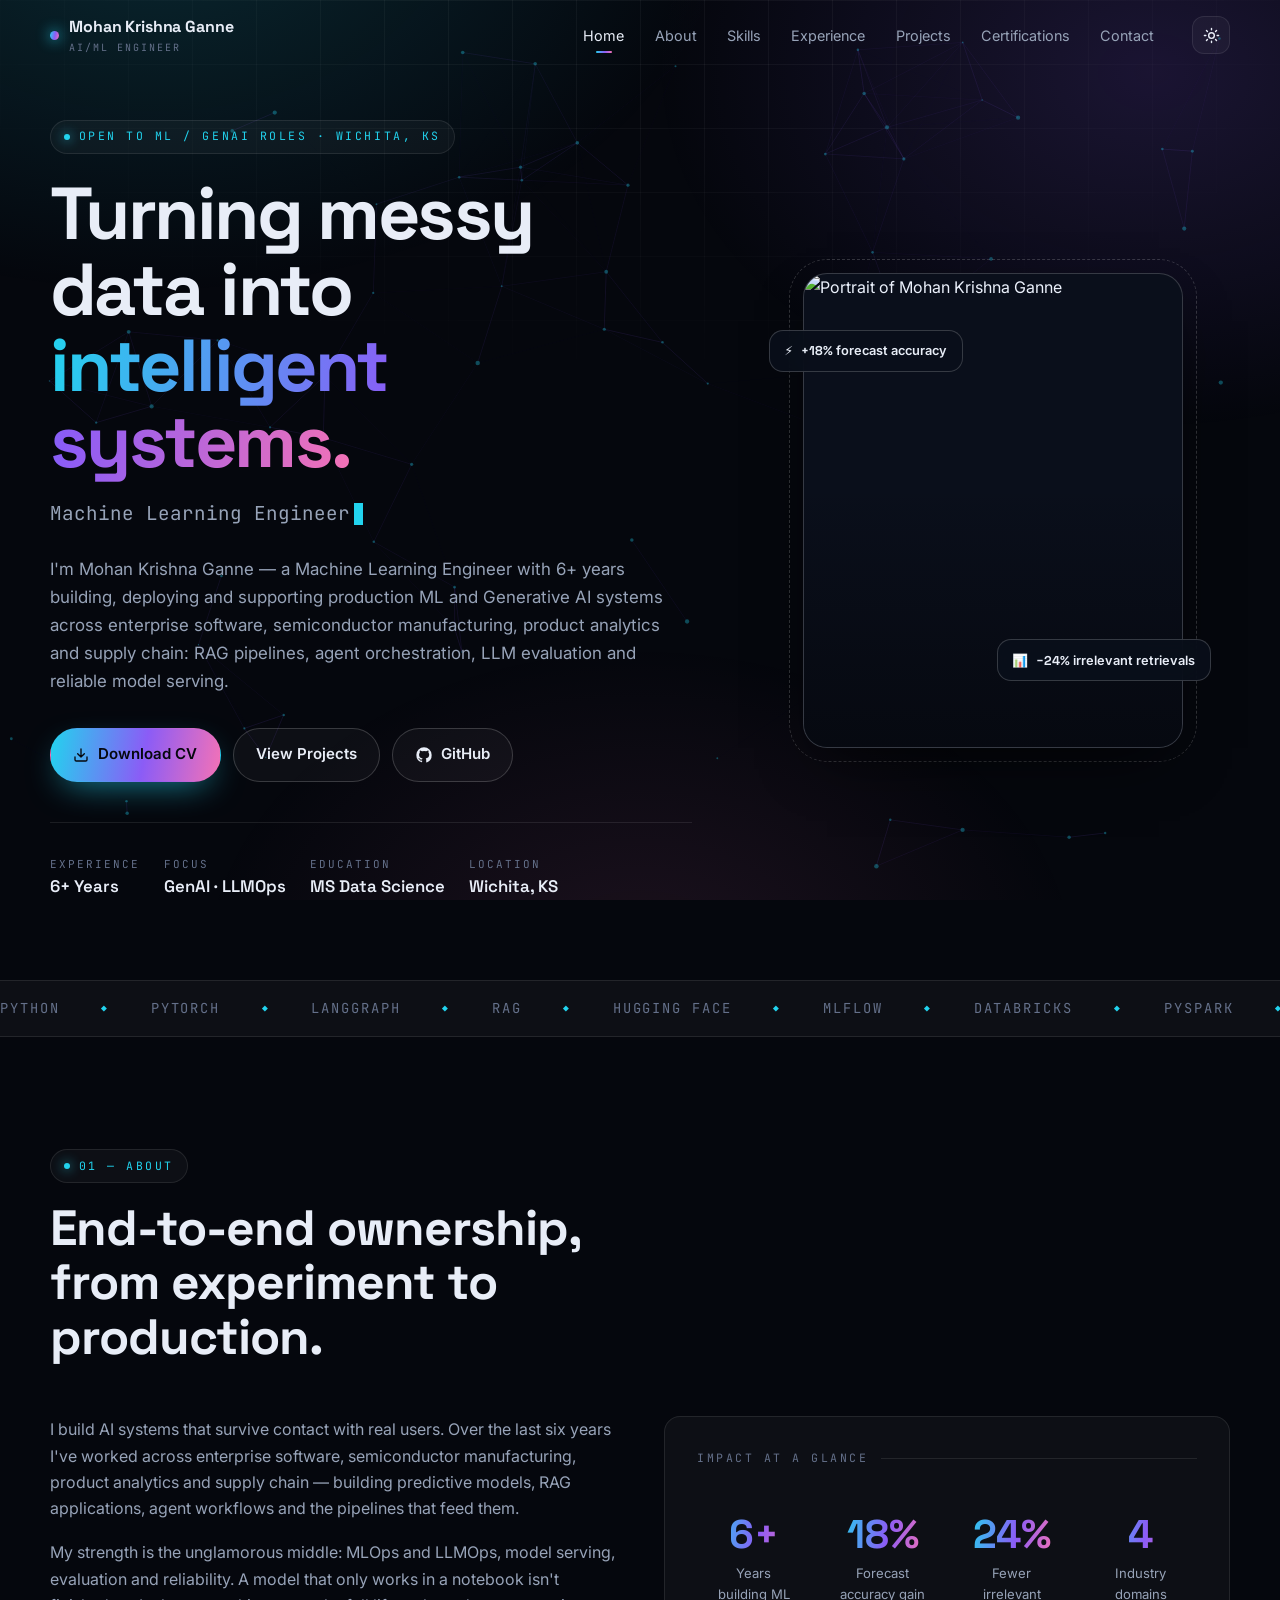
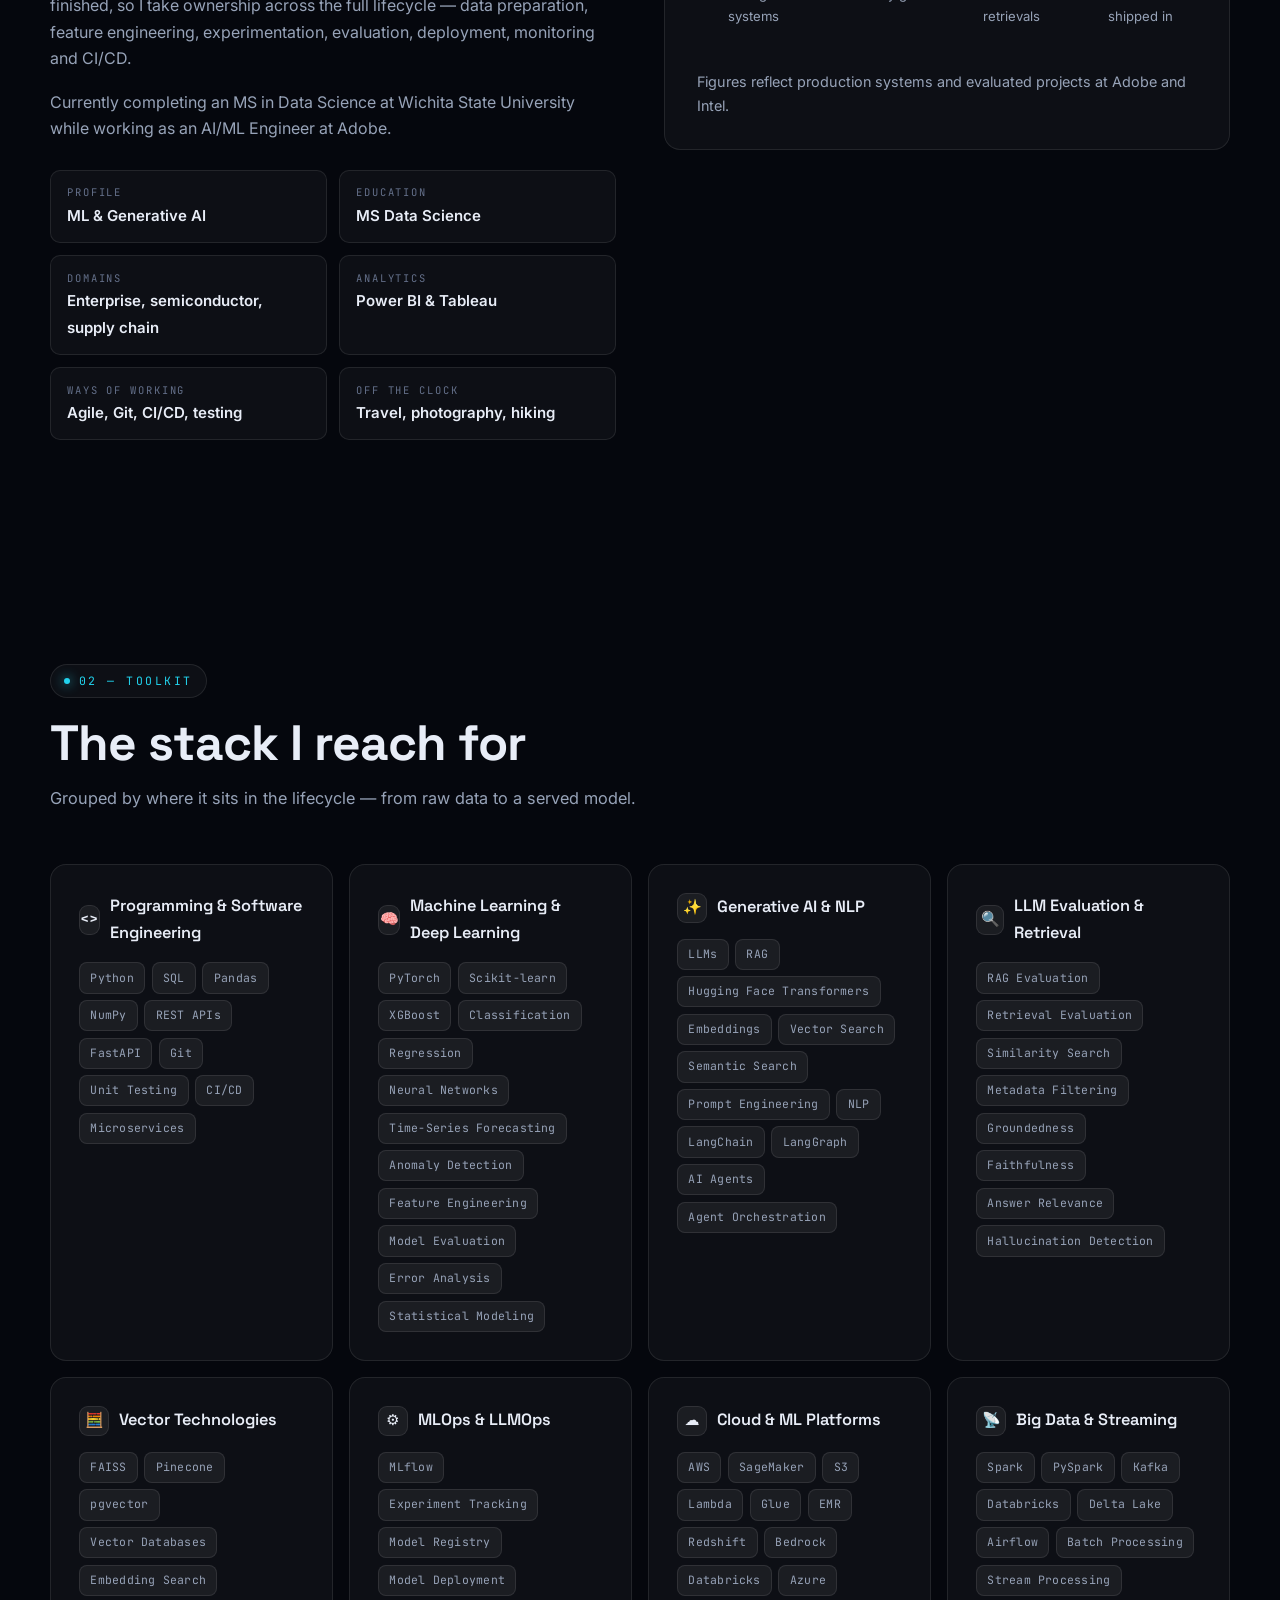
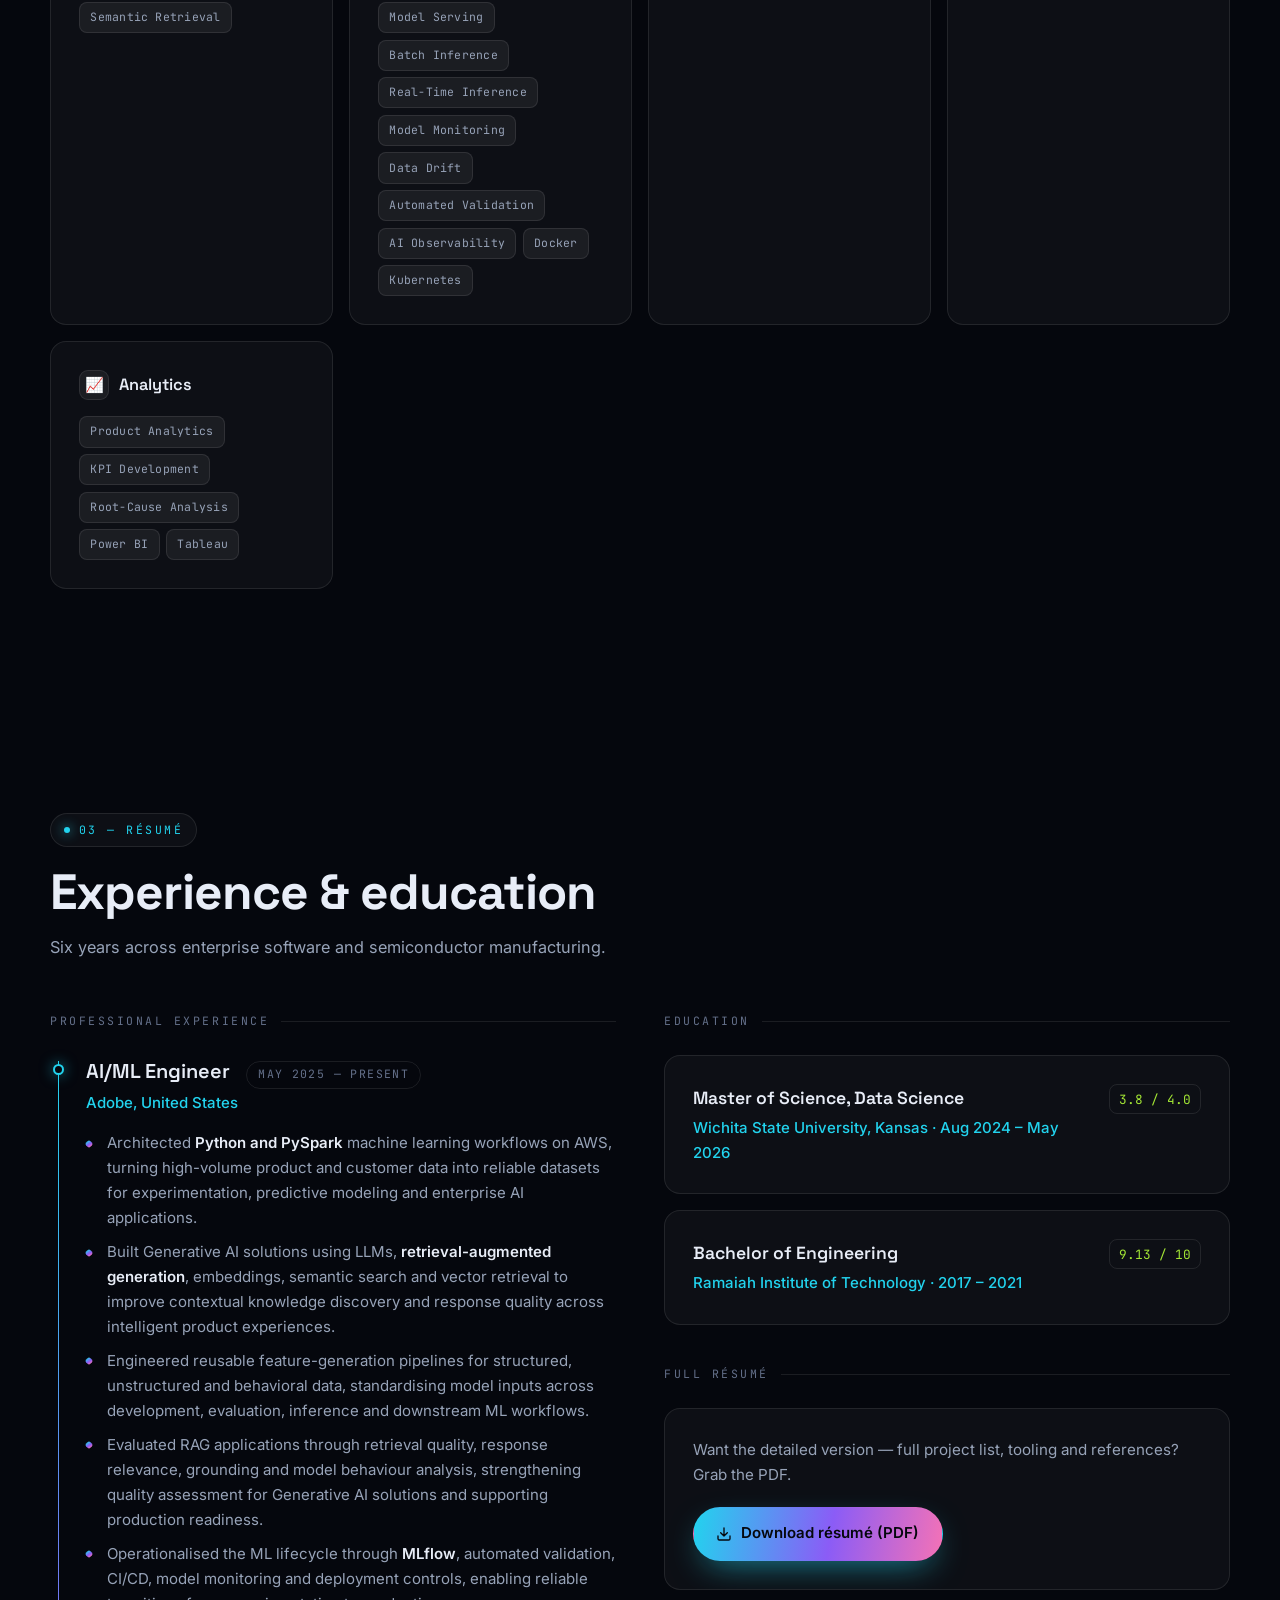
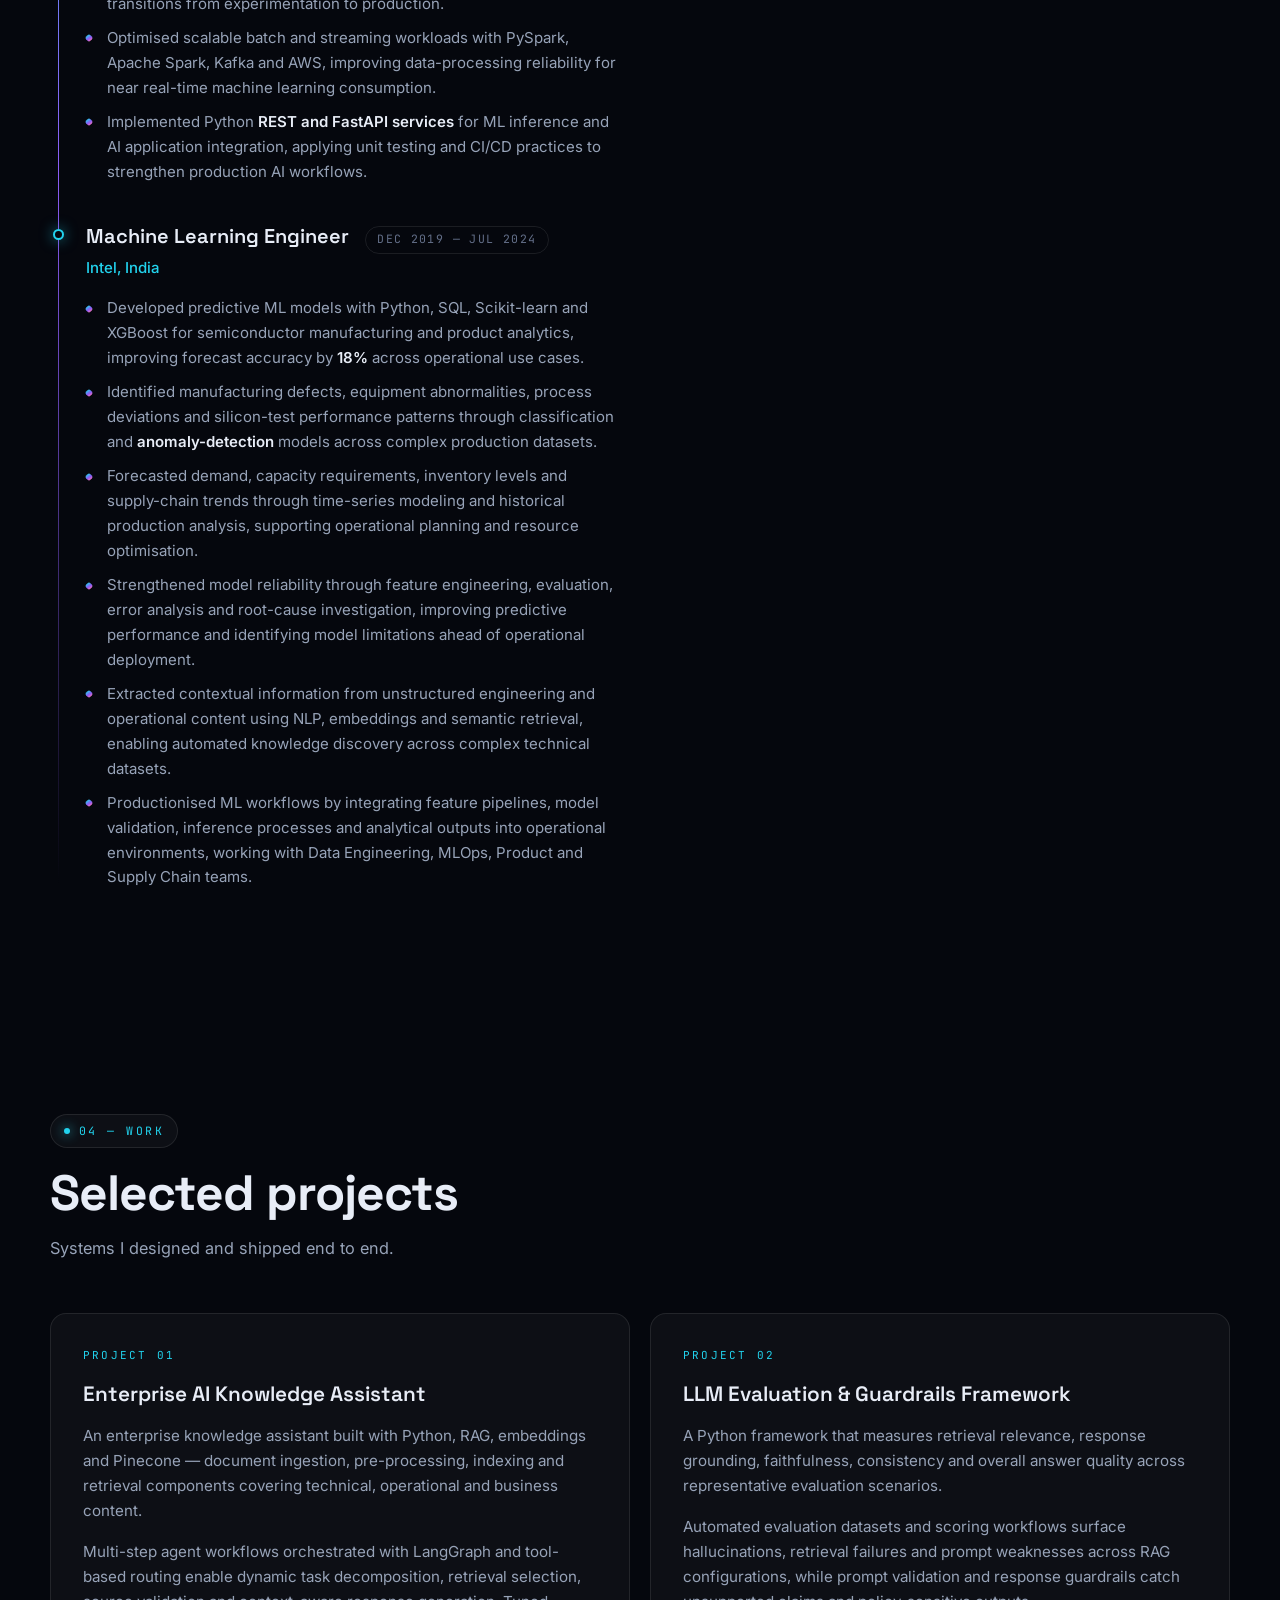
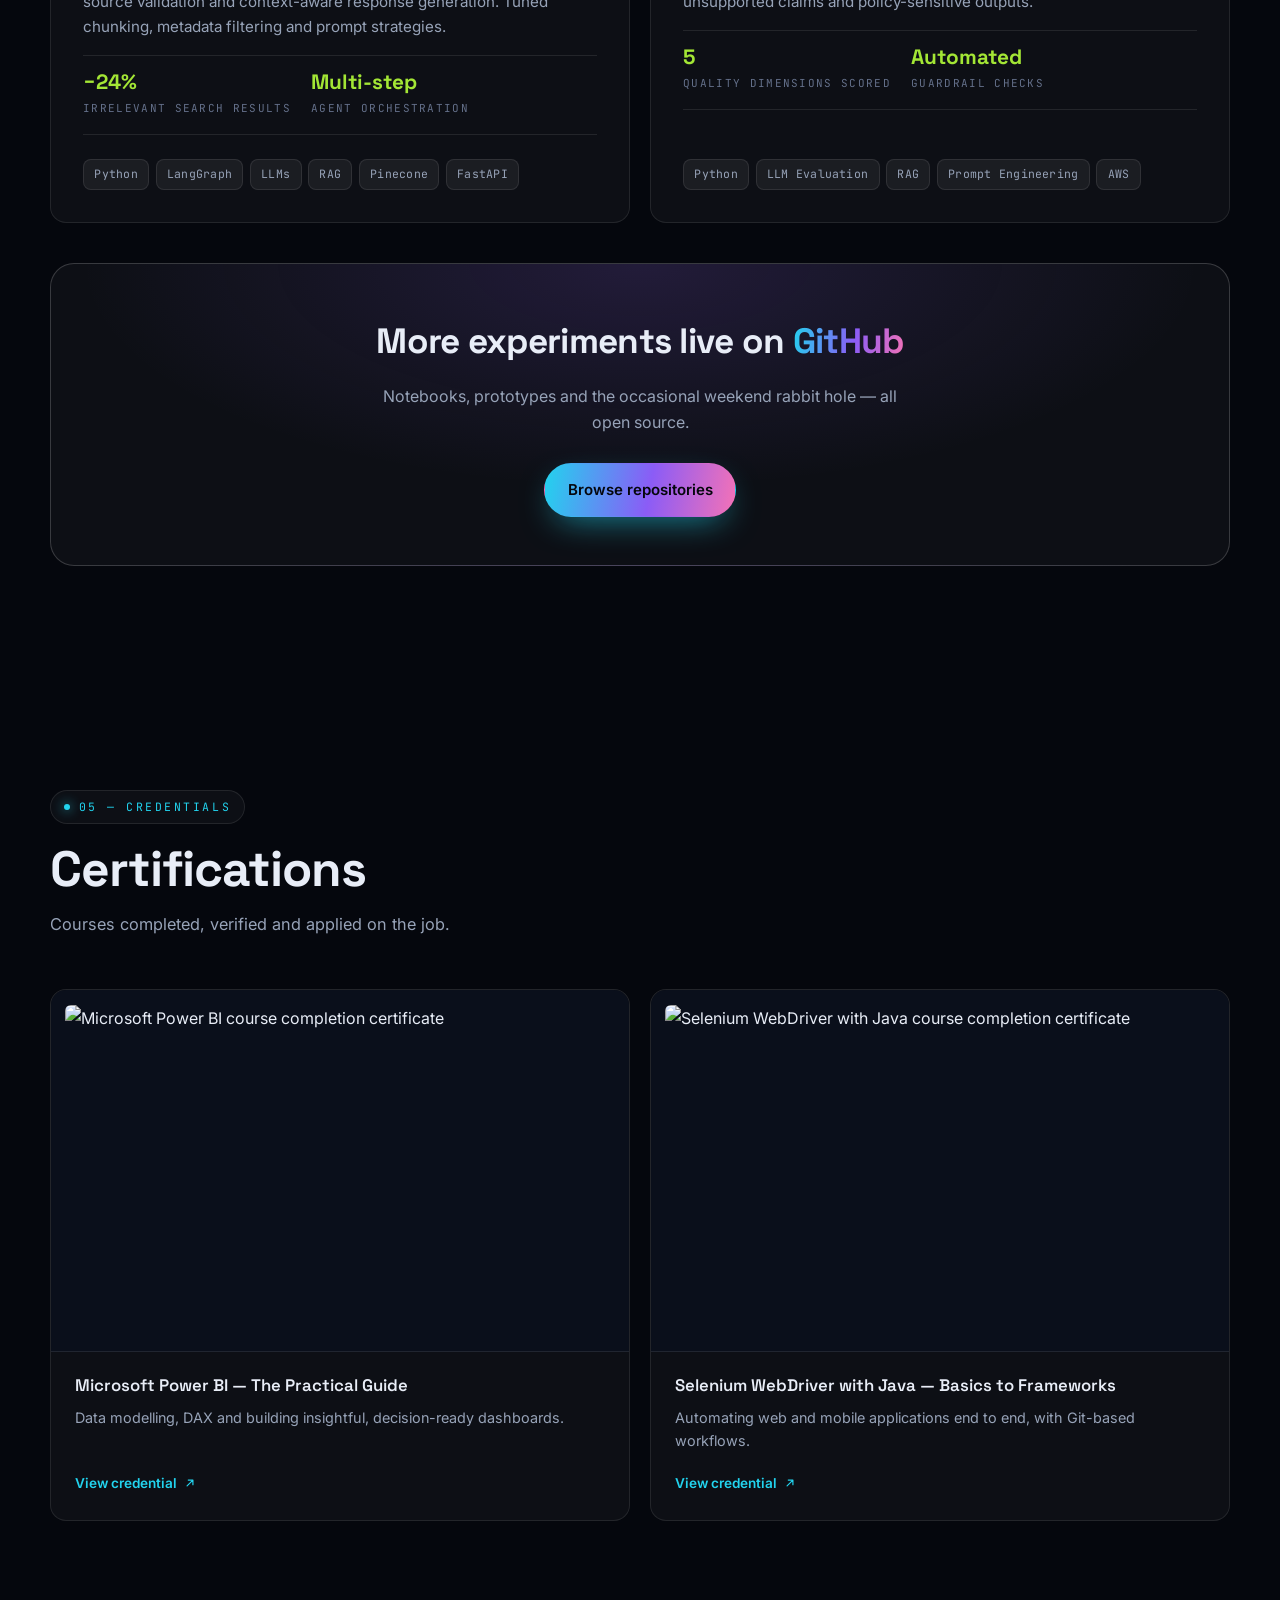
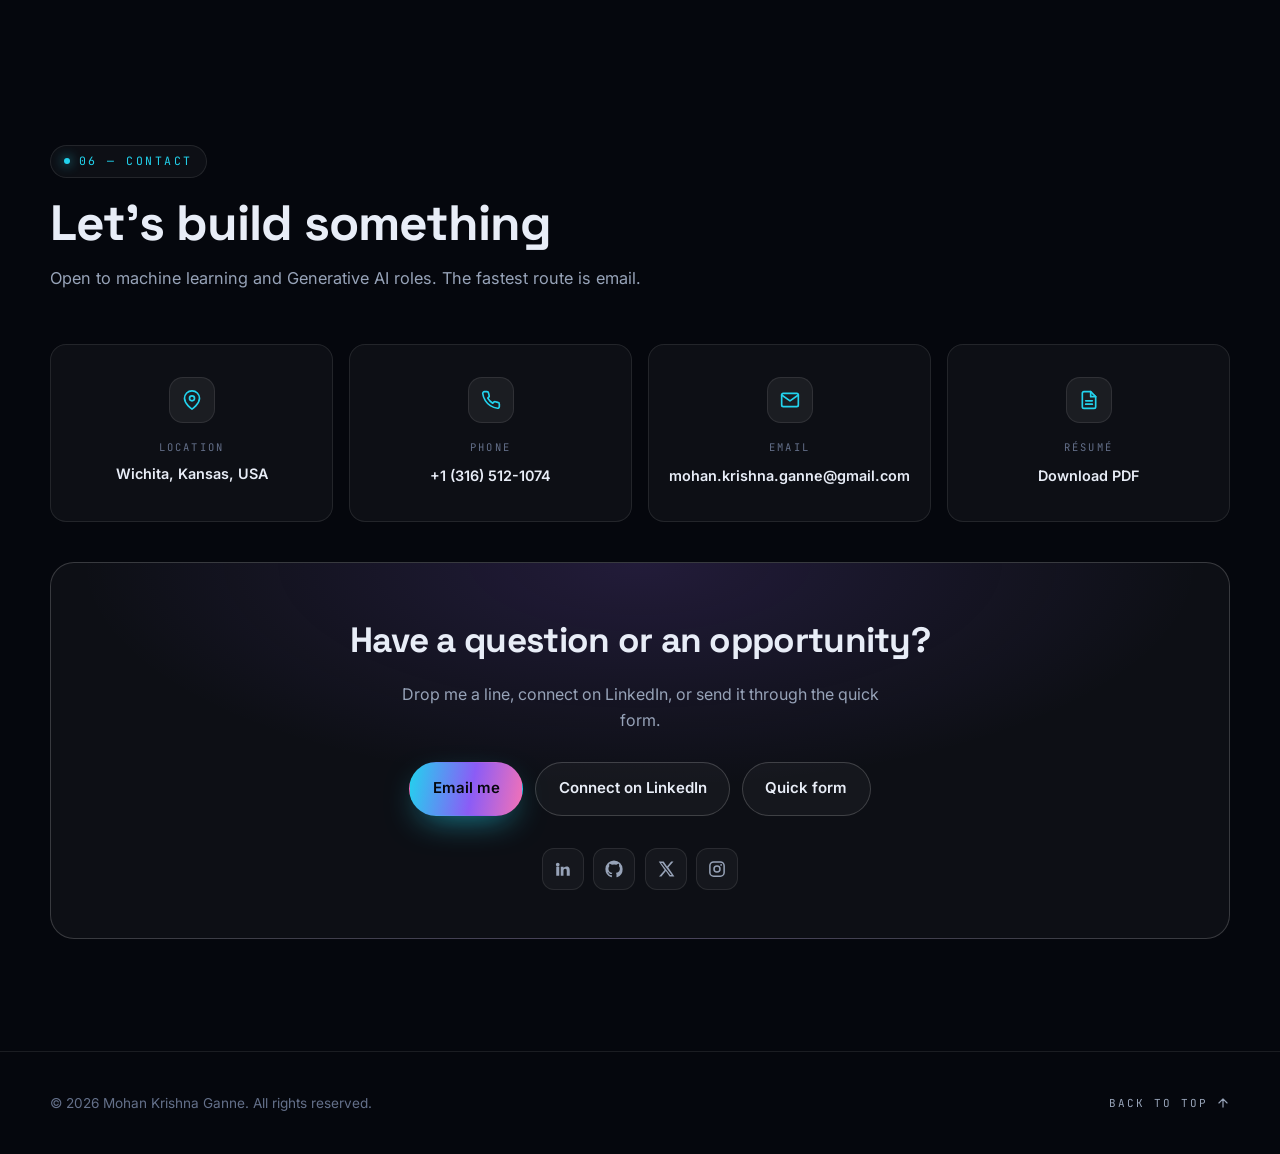
==== index.html @ b6748a20 "Label the nav brand as AI/ML Engineer Co-Authored-By: Claude Opus 5 <noreply@anthropic.com>" ====
<!DOCTYPE html>
<html lang="en">

<head>
	<meta charset="utf-8">
	<meta name="viewport" content="width=device-width, initial-scale=1">
	<title>Mohan Krishna Ganne — Machine Learning Engineer</title>
	<meta name="description"
		content="Mohan Krishna Ganne — Machine Learning Engineer specialising in Generative AI and LLM engineering. 6+ years building production ML and RAG systems. MS Data Science, Wichita State University.">
	<meta name="author" content="Mohan Krishna Ganne">
	<meta name="theme-color" content="#05070d">
	<link rel="icon" href="images/resume-fav-icon.png">
	<link rel="canonical" href="https://mohankrishnaganne.github.io/">

	<meta property="og:type" content="website">
	<meta property="og:title" content="Mohan Krishna Ganne — Machine Learning Engineer">
	<meta property="og:description"
		content="Production Generative AI, RAG and ML systems. 6+ years across enterprise software, semiconductor manufacturing, product analytics and supply chain.">
	<meta property="og:image" content="images/profile_pic.jpg">
	<meta name="twitter:card" content="summary_large_image">

	<link rel="preconnect" href="https://fonts.googleapis.com">
	<link rel="preconnect" href="https://fonts.gstatic.com" crossorigin>
	<link
		href="https://fonts.googleapis.com/css2?family=Inter:wght@400;500;600;700&family=Space+Grotesk:wght@500;600;700&family=JetBrains+Mono:wght@400;500&display=swap"
		rel="stylesheet">
	<link rel="stylesheet" href="css/site.css">
</head>

<body>

	<!-- Loader -->
	<div id="loader">
		<div>
			<div class="loader-mark">Loading&nbsp;Portfolio</div>
			<div class="loader-bar"><i></i></div>
		</div>
	</div>

	<div id="progress"></div>

	<!-- Ambient layers -->
	<div class="aurora" aria-hidden="true"></div>
	<div class="grid-veil" aria-hidden="true"></div>
	<canvas id="neural" aria-hidden="true"></canvas>

	<!-- Nav -->
	<header class="site-nav">
		<div class="nav-inner">
			<a class="brand" href="#home">
				<span class="dot"></span>
				<span>Mohan Krishna Ganne<small>AI/ML Engineer</small></span>
			</a>

			<nav class="nav-links" id="nav-links" aria-label="Primary">
				<a href="#home">Home</a>
				<a href="#about">About</a>
				<a href="#skills">Skills</a>
				<a href="#experience">Experience</a>
				<a href="#projects">Projects</a>
				<a href="#certifications">Certifications</a>
				<a href="#contact">Contact</a>
			</nav>

			<div class="nav-actions">
				<button class="icon-btn" id="theme-toggle" type="button" aria-label="Toggle colour theme">
					<svg class="icon-sun" viewBox="0 0 24 24" fill="none" stroke="currentColor" stroke-width="2"
						stroke-linecap="round" aria-hidden="true">
						<circle cx="12" cy="12" r="4"></circle>
						<path d="M12 2v2M12 20v2M4.9 4.9l1.4 1.4M17.7 17.7l1.4 1.4M2 12h2M20 12h2M4.9 19.1l1.4-1.4M17.7 6.3l1.4-1.4"></path>
					</svg>
					<svg class="icon-moon" viewBox="0 0 24 24" fill="none" stroke="currentColor" stroke-width="2"
						stroke-linecap="round" stroke-linejoin="round" aria-hidden="true">
						<path d="M21 12.8A9 9 0 1 1 11.2 3a7 7 0 0 0 9.8 9.8z"></path>
					</svg>
				</button>
				<button class="icon-btn" id="nav-toggle" type="button" aria-label="Toggle menu" aria-expanded="false"
					aria-controls="nav-links">
					<svg viewBox="0 0 24 24" fill="none" stroke="currentColor" stroke-width="2" stroke-linecap="round"
						aria-hidden="true">
						<path d="M3 6h18M3 12h18M3 18h18"></path>
					</svg>
				</button>
			</div>
		</div>
	</header>

	<main>

		<!-- ===================== HERO ===================== -->
		<section class="hero" id="home">
			<div class="wrap">
				<div class="hero-grid">
					<div class="hero-copy reveal">
						<span class="eyebrow">Open to ML / GenAI roles &middot; Wichita, KS</span>

						<h1>Turning messy data into<br><span class="grad-text">intelligent systems.</span></h1>

						<div class="role" aria-label="Current focus">
							<span id="role-text"></span><span class="caret" aria-hidden="true"></span>
						</div>

						<p class="hero-lede">
							I'm Mohan Krishna Ganne — a Machine Learning Engineer with 6+ years building,
							deploying and supporting production ML and Generative AI systems across enterprise
							software, semiconductor manufacturing, product analytics and supply chain: RAG
							pipelines, agent orchestration, LLM evaluation and reliable model serving.
						</p>

						<div class="hero-cta">
							<a class="btn btn-primary" href="resume/Mohan-Krishna-Ganne-Resume.pdf"
								download="Mohan-Krishna-Ganne-Resume.pdf">
								<svg viewBox="0 0 24 24" fill="none" stroke="currentColor" stroke-width="2"
									stroke-linecap="round" stroke-linejoin="round" aria-hidden="true">
									<path d="M21 15v4a2 2 0 0 1-2 2H5a2 2 0 0 1-2-2v-4M7 10l5 5 5-5M12 15V3"></path>
								</svg>
								Download CV
							</a>
							<a class="btn btn-ghost" href="#projects">View Projects</a>
							<a class="btn btn-ghost" href="https://github.com/mohankrishnaganne" target="_blank"
								rel="noopener noreferrer">
								<svg viewBox="0 0 24 24" fill="currentColor" aria-hidden="true">
									<path d="M12 .5A11.5 11.5 0 0 0 .5 12a11.5 11.5 0 0 0 7.9 10.9c.6.1.8-.2.8-.6v-2c-3.2.7-3.9-1.5-3.9-1.5-.5-1.4-1.3-1.7-1.3-1.7-1-.7.1-.7.1-.7 1.1.1 1.7 1.2 1.7 1.2 1 1.7 2.7 1.2 3.4.9.1-.7.4-1.2.7-1.5-2.6-.3-5.3-1.3-5.3-5.7 0-1.3.5-2.3 1.2-3.1-.1-.3-.5-1.5.1-3.1 0 0 1-.3 3.3 1.2a11.4 11.4 0 0 1 6 0c2.3-1.5 3.3-1.2 3.3-1.2.6 1.6.2 2.8.1 3.1.8.8 1.2 1.8 1.2 3.1 0 4.4-2.7 5.4-5.3 5.7.4.4.8 1.1.8 2.2v3.3c0 .4.2.7.8.6A11.5 11.5 0 0 0 23.5 12 11.5 11.5 0 0 0 12 .5z"></path>
								</svg>
								GitHub
							</a>
						</div>

						<div class="hero-meta">
							<div><span>Experience</span><strong>6+ Years</strong></div>
							<div><span>Focus</span><strong>GenAI &middot; LLMOps</strong></div>
							<div><span>Education</span><strong>MS Data Science</strong></div>
							<div><span>Location</span><strong>Wichita, KS</strong></div>
						</div>
					</div>

					<div class="portrait-wrap reveal" data-delay="0.15">
						<div class="portrait-ring" aria-hidden="true"></div>
						<div class="portrait">
							<img src="images/profile_pic.jpg" alt="Portrait of Mohan Krishna Ganne" width="380"
								height="475">
						</div>
						<div class="badge-float badge-a">
							<span aria-hidden="true">&#9889;</span>
							<div><b>+18%</b> forecast accuracy</div>
						</div>
						<div class="badge-float badge-b">
							<span aria-hidden="true">&#128202;</span>
							<div><b>&minus;24%</b> irrelevant retrievals</div>
						</div>
					</div>
				</div>
			</div>
		</section>

		<!-- ===================== MARQUEE ===================== -->
		<div class="marquee" aria-hidden="true">
			<div class="marquee-track">
				<span>Python</span><span>PyTorch</span><span>LangGraph</span><span>RAG</span><span>Hugging Face</span>
				<span>MLflow</span><span>Databricks</span><span>PySpark</span><span>Kubernetes</span><span>SageMaker</span>
				<span>Kafka</span><span>AWS</span>
				<span>Python</span><span>PyTorch</span><span>LangGraph</span><span>RAG</span><span>Hugging Face</span>
				<span>MLflow</span><span>Databricks</span><span>PySpark</span><span>Kubernetes</span><span>SageMaker</span>
				<span>Kafka</span><span>AWS</span>
			</div>
		</div>

		<!-- ===================== ABOUT ===================== -->
		<section id="about">
			<div class="wrap">
				<div class="section-head reveal">
					<span class="eyebrow">01 &mdash; About</span>
					<h2>End-to-end ownership,<br>from experiment to production.</h2>
				</div>

				<div class="about-grid">
					<div class="about-body reveal">
						<p>
							I build AI systems that survive contact with real users. Over the last six years
							I've worked across enterprise software, semiconductor manufacturing, product
							analytics and supply chain — building predictive models, RAG applications,
							agent workflows and the pipelines that feed them.
						</p>
						<p>
							My strength is the unglamorous middle: MLOps and LLMOps, model serving, evaluation
							and reliability. A model that only works in a notebook isn't finished, so I take
							ownership across the full lifecycle — data preparation, feature engineering,
							experimentation, evaluation, deployment, monitoring and CI/CD.
						</p>
						<p>
							Currently completing an MS in Data Science at Wichita State University while working
							as an AI/ML Engineer at Adobe.
						</p>

						<div class="about-facts">
							<div class="fact"><span>Profile</span><strong>ML &amp; Generative AI</strong></div>
							<div class="fact"><span>Education</span><strong>MS Data Science</strong></div>
							<div class="fact"><span>Domains</span><strong>Enterprise, semiconductor, supply
									chain</strong></div>
							<div class="fact"><span>Analytics</span><strong>Power BI &amp; Tableau</strong></div>
							<div class="fact"><span>Ways of working</span><strong>Agile, Git, CI/CD, testing</strong>
							</div>
							<div class="fact"><span>Off the clock</span><strong>Travel, photography, hiking</strong>
							</div>
						</div>
					</div>

					<div class="reveal" data-delay="0.1">
						<div class="card" style="padding:2rem">
							<div class="col-label">Impact at a glance</div>
							<div class="stats" style="margin-top:0">
								<div class="stat">
									<b data-count="6" data-suffix="+">0</b>
									<span>Years building ML systems</span>
								</div>
								<div class="stat">
									<b data-count="18" data-suffix="%">0</b>
									<span>Forecast accuracy gain</span>
								</div>
								<div class="stat">
									<b data-count="24" data-suffix="%">0</b>
									<span>Fewer irrelevant retrievals</span>
								</div>
								<div class="stat">
									<b data-count="4" data-suffix="">0</b>
									<span>Industry domains shipped in</span>
								</div>
							</div>
							<p style="color:var(--text-dim); font-size:.9rem; margin-top:1.25rem">
								Figures reflect production systems and evaluated projects at Adobe and Intel.
							</p>
						</div>
					</div>
				</div>
			</div>
		</section>

		<!-- ===================== SKILLS ===================== -->
		<section id="skills">
			<div class="wrap">
				<div class="section-head reveal">
					<span class="eyebrow">02 &mdash; Toolkit</span>
					<h2>The stack I reach for</h2>
					<p>Grouped by where it sits in the lifecycle — from raw data to a served model.</p>
				</div>

				<div class="skill-grid">
					<div class="card skill-card reveal">
						<h3><i aria-hidden="true">&#60;&#62;</i> Programming &amp; Software Engineering</h3>
						<div class="chips">
							<span>Python</span><span>SQL</span><span>Pandas</span><span>NumPy</span>
							<span>REST APIs</span><span>FastAPI</span><span>Git</span><span>Unit Testing</span>
							<span>CI/CD</span><span>Microservices</span>
						</div>
					</div>

					<div class="card skill-card reveal" data-delay="0.05">
						<h3><i aria-hidden="true">&#129504;</i> Machine Learning &amp; Deep Learning</h3>
						<div class="chips">
							<span>PyTorch</span><span>Scikit-learn</span><span>XGBoost</span><span>Classification</span>
							<span>Regression</span><span>Neural Networks</span><span>Time-Series Forecasting</span>
							<span>Anomaly Detection</span><span>Feature Engineering</span><span>Model Evaluation</span>
							<span>Error Analysis</span><span>Statistical Modeling</span>
						</div>
					</div>

					<div class="card skill-card reveal" data-delay="0.1">
						<h3><i aria-hidden="true">&#10024;</i> Generative AI &amp; NLP</h3>
						<div class="chips">
							<span>LLMs</span><span>RAG</span><span>Hugging Face Transformers</span><span>Embeddings</span>
							<span>Vector Search</span><span>Semantic Search</span><span>Prompt Engineering</span>
							<span>NLP</span><span>LangChain</span><span>LangGraph</span><span>AI Agents</span>
							<span>Agent Orchestration</span>
						</div>
					</div>

					<div class="card skill-card reveal" data-delay="0.15">
						<h3><i aria-hidden="true">&#128269;</i> LLM Evaluation &amp; Retrieval</h3>
						<div class="chips">
							<span>RAG Evaluation</span><span>Retrieval Evaluation</span><span>Similarity Search</span>
							<span>Metadata Filtering</span><span>Groundedness</span><span>Faithfulness</span>
							<span>Answer Relevance</span><span>Hallucination Detection</span>
						</div>
					</div>

					<div class="card skill-card reveal">
						<h3><i aria-hidden="true">&#129518;</i> Vector Technologies</h3>
						<div class="chips">
							<span>FAISS</span><span>Pinecone</span><span>pgvector</span><span>Vector Databases</span>
							<span>Embedding Search</span><span>Semantic Retrieval</span>
						</div>
					</div>

					<div class="card skill-card reveal" data-delay="0.05">
						<h3><i aria-hidden="true">&#9881;</i> MLOps &amp; LLMOps</h3>
						<div class="chips">
							<span>MLflow</span><span>Experiment Tracking</span><span>Model Registry</span>
							<span>Model Deployment</span><span>Model Serving</span><span>Batch Inference</span>
							<span>Real-Time Inference</span><span>Model Monitoring</span><span>Data Drift</span>
							<span>Automated Validation</span><span>AI Observability</span><span>Docker</span>
							<span>Kubernetes</span>
						</div>
					</div>

					<div class="card skill-card reveal" data-delay="0.1">
						<h3><i aria-hidden="true">&#9729;</i> Cloud &amp; ML Platforms</h3>
						<div class="chips">
							<span>AWS</span><span>SageMaker</span><span>S3</span><span>Lambda</span><span>Glue</span>
							<span>EMR</span><span>Redshift</span><span>Bedrock</span><span>Databricks</span>
							<span>Azure</span>
						</div>
					</div>

					<div class="card skill-card reveal" data-delay="0.15">
						<h3><i aria-hidden="true">&#128225;</i> Big Data &amp; Streaming</h3>
						<div class="chips">
							<span>Spark</span><span>PySpark</span><span>Kafka</span><span>Databricks</span>
							<span>Delta Lake</span><span>Airflow</span><span>Batch Processing</span>
							<span>Stream Processing</span>
						</div>
					</div>

					<div class="card skill-card reveal">
						<h3><i aria-hidden="true">&#128200;</i> Analytics</h3>
						<div class="chips">
							<span>Product Analytics</span><span>KPI Development</span><span>Root-Cause Analysis</span>
							<span>Power BI</span><span>Tableau</span>
						</div>
					</div>
				</div>
					</div>
				</div>
			</div>
		</section>

		<!-- ===================== EXPERIENCE ===================== -->
		<section id="experience">
			<div class="wrap">
				<div class="section-head reveal">
					<span class="eyebrow">03 &mdash; Résumé</span>
					<h2>Experience &amp; education</h2>
					<p>Six years across enterprise software and semiconductor manufacturing.</p>
				</div>

				<div class="two-col">
					<div>
						<div class="col-label reveal">Professional experience</div>

						<div class="timeline">
							<article class="tl-item reveal">
								<div class="tl-head">
									<h3>AI/ML Engineer</h3>
									<span class="tl-date">May 2025 &mdash; Present</span>
								</div>
								<span class="tl-org">Adobe, United States</span>
								<ul class="tl-list">
									<li>Architected <b>Python and PySpark</b> machine learning workflows on AWS, turning
										high-volume product and customer data into reliable datasets for experimentation,
										predictive modeling and enterprise AI applications.</li>
									<li>Built Generative AI solutions using LLMs, <b>retrieval-augmented generation</b>,
										embeddings, semantic search and vector retrieval to improve contextual knowledge
										discovery and response quality across intelligent product experiences.</li>
									<li>Engineered reusable feature-generation pipelines for structured, unstructured and
										behavioral data, standardising model inputs across development, evaluation,
										inference and downstream ML workflows.</li>
									<li>Evaluated RAG applications through retrieval quality, response relevance, grounding
										and model behaviour analysis, strengthening quality assessment for Generative AI
										solutions and supporting production readiness.</li>
									<li>Operationalised the ML lifecycle through <b>MLflow</b>, automated validation, CI/CD,
										model monitoring and deployment controls, enabling reliable transitions from
										experimentation to production.</li>
									<li>Optimised scalable batch and streaming workloads with PySpark, Apache Spark, Kafka
										and AWS, improving data-processing reliability for near real-time machine learning
										consumption.</li>
									<li>Implemented Python <b>REST and FastAPI services</b> for ML inference and AI
										application integration, applying unit testing and CI/CD practices to strengthen
										production AI workflows.</li>
								</ul>
							</article>

							<article class="tl-item reveal">
								<div class="tl-head">
									<h3>Machine Learning Engineer</h3>
									<span class="tl-date">Dec 2019 &mdash; Jul 2024</span>
								</div>
								<span class="tl-org">Intel, India</span>
								<ul class="tl-list">
									<li>Developed predictive ML models with Python, SQL, Scikit-learn and XGBoost for
										semiconductor manufacturing and product analytics, improving forecast accuracy by
										<b>18%</b> across operational use cases.</li>
									<li>Identified manufacturing defects, equipment abnormalities, process deviations and
										silicon-test performance patterns through classification and <b>anomaly-detection</b>
										models across complex production datasets.</li>
									<li>Forecasted demand, capacity requirements, inventory levels and supply-chain trends
										through time-series modeling and historical production analysis, supporting
										operational planning and resource optimisation.</li>
									<li>Strengthened model reliability through feature engineering, evaluation, error
										analysis and root-cause investigation, improving predictive performance and
										identifying model limitations ahead of operational deployment.</li>
									<li>Extracted contextual information from unstructured engineering and operational
										content using NLP, embeddings and semantic retrieval, enabling automated knowledge
										discovery across complex technical datasets.</li>
									<li>Productionised ML workflows by integrating feature pipelines, model validation,
										inference processes and analytical outputs into operational environments, working
										with Data Engineering, MLOps, Product and Supply Chain teams.</li>
								</ul>
							</article>
						</div>
					</div>

					<div>
						<div class="col-label reveal">Education</div>
						<div class="edu">
							<div class="card edu-card reveal">
								<div>
									<h3>Master of Science, Data Science</h3>
									<span class="tl-org">Wichita State University, Kansas &middot; Aug 2024 &ndash; May
										2026</span>
								</div>
								<span class="gpa">3.8 / 4.0</span>
							</div>
							<div class="card edu-card reveal" data-delay="0.05">
								<div>
									<h3>Bachelor of Engineering</h3>
									<span class="tl-org">Ramaiah Institute of Technology &middot; 2017 &ndash;
										2021</span>
								</div>
								<span class="gpa">9.13 / 10</span>
							</div>
						</div>

						<div class="col-label reveal" style="margin-top:2.5rem">Full résumé</div>
						<div class="card reveal" data-delay="0.05">
							<p style="color:var(--text-dim); font-size:.95rem; margin-bottom:1.25rem">
								Want the detailed version — full project list, tooling and references?
								Grab the PDF.
							</p>
							<a class="btn btn-primary" href="resume/Mohan-Krishna-Ganne-Resume.pdf"
								download="Mohan-Krishna-Ganne-Resume.pdf">
								<svg viewBox="0 0 24 24" fill="none" stroke="currentColor" stroke-width="2"
									stroke-linecap="round" stroke-linejoin="round" aria-hidden="true">
									<path d="M21 15v4a2 2 0 0 1-2 2H5a2 2 0 0 1-2-2v-4M7 10l5 5 5-5M12 15V3"></path>
								</svg>
								Download résumé (PDF)
							</a>
						</div>
					</div>
				</div>
			</div>
		</section>

		<!-- ===================== PROJECTS ===================== -->
		<section id="projects">
			<div class="wrap">
				<div class="section-head reveal">
					<span class="eyebrow">04 &mdash; Work</span>
					<h2>Selected projects</h2>
					<p>Systems I designed and shipped end to end.</p>
				</div>

				<div class="proj-grid">
					<article class="card proj reveal">
						<span class="proj-idx">PROJECT 01</span>
						<h3>Enterprise AI Knowledge Assistant</h3>
						<p>
							An enterprise knowledge assistant built with Python, RAG, embeddings and Pinecone —
							document ingestion, pre-processing, indexing and retrieval components covering
							technical, operational and business content.
						</p>
						<p>
							Multi-step agent workflows orchestrated with LangGraph and tool-based routing enable
							dynamic task decomposition, retrieval selection, source validation and context-aware
							response generation. Tuned chunking, metadata filtering and prompt strategies.
						</p>
						<div class="metrics">
							<div><b>&minus;24%</b><span>Irrelevant search results</span></div>
							<div><b>Multi-step</b><span>Agent orchestration</span></div>
						</div>
						<div class="chips">
							<span>Python</span><span>LangGraph</span><span>LLMs</span><span>RAG</span>
							<span>Pinecone</span><span>FastAPI</span>
						</div>
					</article>

					<article class="card proj reveal" data-delay="0.08">
						<span class="proj-idx">PROJECT 02</span>
						<h3>LLM Evaluation &amp; Guardrails Framework</h3>
						<p>
							A Python framework that measures retrieval relevance, response grounding, faithfulness,
							consistency and overall answer quality across representative evaluation scenarios.
						</p>
						<p>
							Automated evaluation datasets and scoring workflows surface hallucinations, retrieval
							failures and prompt weaknesses across RAG configurations, while prompt validation and
							response guardrails catch unsupported claims and policy-sensitive outputs.
						</p>
						<div class="metrics">
							<div><b>5</b><span>Quality dimensions scored</span></div>
							<div><b>Automated</b><span>Guardrail checks</span></div>
						</div>
						<div class="chips">
							<span>Python</span><span>LLM Evaluation</span><span>RAG</span>
							<span>Prompt Engineering</span><span>AWS</span>
						</div>
					</article>
				</div>

				<div class="cta-panel reveal" data-delay="0.1">
					<h3>More experiments live on <span class="grad-text">GitHub</span></h3>
					<p>Notebooks, prototypes and the occasional weekend rabbit hole — all open source.</p>
					<div class="cta-actions">
						<a class="btn btn-primary" href="https://github.com/mohankrishnaganne" target="_blank"
							rel="noopener noreferrer">Browse repositories</a>
					</div>
				</div>
			</div>
		</section>

		<!-- ===================== CERTIFICATIONS ===================== -->
		<section id="certifications">
			<div class="wrap">
				<div class="section-head reveal">
					<span class="eyebrow">05 &mdash; Credentials</span>
					<h2>Certifications</h2>
					<p>Courses completed, verified and applied on the job.</p>
				</div>

				<div class="cert-grid">
					<article class="card cert reveal">
						<div class="cert-img">
							<img src="images/power BI course cert.jpg"
								alt="Microsoft Power BI course completion certificate" loading="lazy">
						</div>
						<div class="cert-body">
							<h3>Microsoft Power BI &mdash; The Practical Guide</h3>
							<p>Data modelling, DAX and building insightful, decision-ready dashboards.</p>
							<a class="cert-link"
								href="https://www.udemy.com/certificate/UC-c51a5dbc-07c9-4340-a2f9-8b9a500b3f59/"
								target="_blank" rel="noopener noreferrer">
								View credential
								<svg viewBox="0 0 24 24" fill="none" stroke="currentColor" stroke-width="2"
									stroke-linecap="round" stroke-linejoin="round" aria-hidden="true">
									<path d="M7 17 17 7M9 7h8v8"></path>
								</svg>
							</a>
						</div>
					</article>

					<article class="card cert reveal" data-delay="0.08">
						<div class="cert-img">
							<img src="images/Selenium webdriver course cert.jpg"
								alt="Selenium WebDriver with Java course completion certificate" loading="lazy">
						</div>
						<div class="cert-body">
							<h3>Selenium WebDriver with Java &mdash; Basics to Frameworks</h3>
							<p>Automating web and mobile applications end to end, with Git-based workflows.</p>
							<a class="cert-link"
								href="https://www.udemy.com/certificate/UC-9a3ec085-9ef1-49f5-885a-1c8c10924f8e/"
								target="_blank" rel="noopener noreferrer">
								View credential
								<svg viewBox="0 0 24 24" fill="none" stroke="currentColor" stroke-width="2"
									stroke-linecap="round" stroke-linejoin="round" aria-hidden="true">
									<path d="M7 17 17 7M9 7h8v8"></path>
								</svg>
							</a>
						</div>
					</article>
				</div>
			</div>
		</section>

		<!-- ===================== CONTACT ===================== -->
		<section id="contact">
			<div class="wrap">
				<div class="section-head reveal">
					<span class="eyebrow">06 &mdash; Contact</span>
					<h2>Let's build something</h2>
					<p>Open to machine learning and Generative AI roles. The fastest route is email.</p>
				</div>

				<div class="contact-grid">
					<div class="card contact-card reveal">
						<div class="ico">
							<svg viewBox="0 0 24 24" fill="none" stroke="currentColor" stroke-width="2"
								stroke-linecap="round" stroke-linejoin="round" aria-hidden="true">
								<path d="M21 10c0 7-9 13-9 13S3 17 3 10a9 9 0 0 1 18 0z"></path>
								<circle cx="12" cy="10" r="3"></circle>
							</svg>
						</div>
						<span>Location</span>
						<p>Wichita, Kansas, USA</p>
					</div>

					<div class="card contact-card reveal" data-delay="0.05">
						<div class="ico">
							<svg viewBox="0 0 24 24" fill="none" stroke="currentColor" stroke-width="2"
								stroke-linecap="round" stroke-linejoin="round" aria-hidden="true">
								<path d="M22 16.9v3a2 2 0 0 1-2.2 2 19.8 19.8 0 0 1-8.6-3.1 19.5 19.5 0 0 1-6-6A19.8 19.8 0 0 1 2.1 4.2 2 2 0 0 1 4.1 2h3a2 2 0 0 1 2 1.7c.1 1 .4 1.9.7 2.8a2 2 0 0 1-.5 2.1L8.1 9.8a16 16 0 0 0 6 6l1.2-1.2a2 2 0 0 1 2.1-.5c.9.3 1.8.6 2.8.7a2 2 0 0 1 1.8 2.1z"></path>
							</svg>
						</div>
						<span>Phone</span>
						<a href="tel:+13165121074">+1 (316) 512-1074</a>
					</div>

					<div class="card contact-card reveal" data-delay="0.1">
						<div class="ico">
							<svg viewBox="0 0 24 24" fill="none" stroke="currentColor" stroke-width="2"
								stroke-linecap="round" stroke-linejoin="round" aria-hidden="true">
								<rect x="2" y="4" width="20" height="16" rx="2"></rect>
								<path d="m22 6-10 7L2 6"></path>
							</svg>
						</div>
						<span>Email</span>
						<a href="mailto:mohan.krishna.ganne@gmail.com">mohan.krishna.ganne@gmail.com</a>
					</div>

					<div class="card contact-card reveal" data-delay="0.15">
						<div class="ico">
							<svg viewBox="0 0 24 24" fill="none" stroke="currentColor" stroke-width="2"
								stroke-linecap="round" stroke-linejoin="round" aria-hidden="true">
								<path d="M14 2H6a2 2 0 0 0-2 2v16a2 2 0 0 0 2 2h12a2 2 0 0 0 2-2V8z"></path>
								<path d="M14 2v6h6M16 13H8M16 17H8"></path>
							</svg>
						</div>
						<span>Résumé</span>
						<a href="resume/Mohan-Krishna-Ganne-Resume.pdf"
							download="Mohan-Krishna-Ganne-Resume.pdf">Download PDF</a>
					</div>
				</div>

				<div class="cta-panel reveal" data-delay="0.1">
					<h3>Have a question or an opportunity?</h3>
					<p>Drop me a line, connect on LinkedIn, or send it through the quick form.</p>
					<div class="cta-actions">
						<a class="btn btn-primary" href="mailto:mohan.krishna.ganne@gmail.com">Email me</a>
						<a class="btn btn-ghost" href="https://www.linkedin.com/in/mohan-krishna-ganne/" target="_blank"
							rel="noopener noreferrer">Connect on LinkedIn</a>
						<a class="btn btn-ghost" href="https://forms.gle/yBjYH7Mj7BhVxm9c7" target="_blank"
							rel="noopener noreferrer">Quick form</a>
					</div>

					<div class="socials">
						<a href="https://www.linkedin.com/in/mohan-krishna-ganne/" target="_blank"
							rel="noopener noreferrer" aria-label="LinkedIn">
							<svg viewBox="0 0 24 24" fill="currentColor" aria-hidden="true">
								<path d="M4.98 3.5a2.5 2.5 0 1 1 0 5 2.5 2.5 0 0 1 0-5zM3 9h4v12H3zM9 9h3.8v1.7h.05c.53-.95 1.83-1.95 3.76-1.95C20.4 8.75 21 11 21 14.1V21h-4v-6.1c0-1.45-.03-3.3-2.02-3.3-2.02 0-2.33 1.57-2.33 3.2V21H9z"></path>
							</svg>
						</a>
						<a href="https://github.com/mohankrishnaganne" target="_blank" rel="noopener noreferrer"
							aria-label="GitHub">
							<svg viewBox="0 0 24 24" fill="currentColor" aria-hidden="true">
								<path d="M12 .5A11.5 11.5 0 0 0 .5 12a11.5 11.5 0 0 0 7.9 10.9c.6.1.8-.2.8-.6v-2c-3.2.7-3.9-1.5-3.9-1.5-.5-1.4-1.3-1.7-1.3-1.7-1-.7.1-.7.1-.7 1.1.1 1.7 1.2 1.7 1.2 1 1.7 2.7 1.2 3.4.9.1-.7.4-1.2.7-1.5-2.6-.3-5.3-1.3-5.3-5.7 0-1.3.5-2.3 1.2-3.1-.1-.3-.5-1.5.1-3.1 0 0 1-.3 3.3 1.2a11.4 11.4 0 0 1 6 0c2.3-1.5 3.3-1.2 3.3-1.2.6 1.6.2 2.8.1 3.1.8.8 1.2 1.8 1.2 3.1 0 4.4-2.7 5.4-5.3 5.7.4.4.8 1.1.8 2.2v3.3c0 .4.2.7.8.6A11.5 11.5 0 0 0 23.5 12 11.5 11.5 0 0 0 12 .5z"></path>
							</svg>
						</a>
						<a href="https://twitter.com/mohan__krishna_g/" target="_blank" rel="noopener noreferrer"
							aria-label="Twitter">
							<svg viewBox="0 0 24 24" fill="currentColor" aria-hidden="true">
								<path d="M18.9 2H22l-7 8 8.2 12h-6.4l-5-7.3L5.9 22H2.7l7.5-8.6L2.3 2h6.6l4.5 6.7zm-1.1 18h1.8L7.3 3.9H5.4z"></path>
							</svg>
						</a>
						<a href="https://www.instagram.com/mohan__krishna_g/" target="_blank" rel="noopener noreferrer"
							aria-label="Instagram">
							<svg viewBox="0 0 24 24" fill="none" stroke="currentColor" stroke-width="2"
								aria-hidden="true">
								<rect x="2.5" y="2.5" width="19" height="19" rx="5"></rect>
								<circle cx="12" cy="12" r="4"></circle>
								<circle cx="17.5" cy="6.5" r="1.2" fill="currentColor" stroke="none"></circle>
							</svg>
						</a>
					</div>
				</div>
			</div>
		</section>
	</main>

	<footer class="site-footer">
		<div class="wrap footer-inner">
			<p>&copy; <span id="year">2026</span> Mohan Krishna Ganne. All rights reserved.</p>
			<a class="to-top" href="#home">
				Back to top
				<svg viewBox="0 0 24 24" width="14" height="14" fill="none" stroke="currentColor" stroke-width="2"
					stroke-linecap="round" stroke-linejoin="round" aria-hidden="true">
					<path d="M12 19V5M5 12l7-7 7 7"></path>
				</svg>
			</a>
		</div>
	</footer>

	<script src="js/site.js"></script>
</body>

</html>
---- css/site.css ----
/* =========================================================
   Mohan Krishna Ganne — Portfolio
   Design system + layout. No frameworks.
   ========================================================= */

/* ---------- Tokens ---------- */
:root{
  --bg:            #05070d;
  --bg-soft:       #0a0f1b;
  --surface:       rgba(255,255,255,.035);
  --surface-2:     rgba(255,255,255,.06);
  --line:          rgba(255,255,255,.09);
  --line-strong:   rgba(255,255,255,.18);

  --text:          #e8edf7;
  --text-dim:      #97a3b8;
  --text-faint:    #64708a;

  --cyan:          #22d3ee;
  --violet:        #8b5cf6;
  --lime:          #a3e635;
  --amber:         #fbbf24;

  --grad: linear-gradient(100deg, var(--cyan), var(--violet) 55%, #f472b6);
  --glow-cyan: 0 0 0 1px rgba(34,211,238,.28), 0 12px 40px -12px rgba(34,211,238,.45);

  --r-sm: 10px;
  --r:    16px;
  --r-lg: 24px;

  --shadow: 0 24px 60px -24px rgba(0,0,0,.85);
  --maxw: 1180px;
  --nav-h: 72px;

  --font-sans: "Inter", system-ui, -apple-system, "Segoe UI", sans-serif;
  --font-display: "Space Grotesk", var(--font-sans);
  --font-mono: "JetBrains Mono", ui-monospace, "SF Mono", Menlo, monospace;
}

html[data-theme="light"]{
  --bg:          #f6f8fc;
  --bg-soft:     #ffffff;
  --surface:     rgba(10,20,40,.03);
  --surface-2:   rgba(10,20,40,.055);
  --line:        rgba(10,20,40,.10);
  --line-strong: rgba(10,20,40,.20);
  --text:        #0d1526;
  --text-dim:    #4a5670;
  --text-faint:  #7a86a0;
  --cyan:        #0891b2;
  --violet:      #7c3aed;
  --lime:        #4d7c0f;
  --shadow: 0 24px 60px -30px rgba(20,35,70,.35);
}

/* ---------- Reset ---------- */
*,*::before,*::after{ box-sizing:border-box; }
*{ margin:0; padding:0; }
html{
  scroll-behavior:smooth; scroll-padding-top: calc(var(--nav-h) + 16px);
  -webkit-text-size-adjust:100%;
  overflow-x:hidden; /* the rotating portrait ring would otherwise widen the page */
}
body{
  font-family:var(--font-sans);
  background:var(--bg);
  color:var(--text);
  line-height:1.65;
  font-size:16px;
  overflow-x:hidden;
  -webkit-font-smoothing:antialiased;
}
img{ max-width:100%; display:block; }
a{ color:inherit; text-decoration:none; }
ul{ list-style:none; }
button{ font:inherit; color:inherit; background:none; border:0; cursor:pointer; }
::selection{ background:rgba(34,211,238,.28); }

/* ---------- Ambient background ---------- */
#neural{
  position:fixed; inset:0; width:100%; height:100%;
  z-index:0; pointer-events:none; opacity:.75;
}
.aurora{
  position:fixed; inset:0; z-index:0; pointer-events:none;
  background:
    radial-gradient(60rem 40rem at 12% -10%, rgba(34,211,238,.16), transparent 60%),
    radial-gradient(50rem 36rem at 90% 8%,  rgba(139,92,246,.16), transparent 62%),
    radial-gradient(46rem 34rem at 50% 108%, rgba(244,114,182,.10), transparent 60%);
}
.grid-veil{
  position:fixed; inset:0; z-index:0; pointer-events:none; opacity:.5;
  background-image:
    linear-gradient(to right, var(--line) 1px, transparent 1px),
    linear-gradient(to bottom, var(--line) 1px, transparent 1px);
  background-size:64px 64px;
  mask-image:radial-gradient(ellipse 80% 60% at 50% 0%, #000 20%, transparent 75%);
  -webkit-mask-image:radial-gradient(ellipse 80% 60% at 50% 0%, #000 20%, transparent 75%);
}
main, .site-nav, .site-footer{ position:relative; z-index:1; }

/* ---------- Loader ---------- */
#loader{
  position:fixed; inset:0; z-index:9999; display:grid; place-items:center;
  background:var(--bg); transition:opacity .6s ease, visibility .6s ease;
}
#loader.done{ opacity:0; visibility:hidden; }
.loader-mark{
  font-family:var(--font-mono); font-size:13px; letter-spacing:.28em;
  color:var(--text-dim); text-transform:uppercase;
}
.loader-bar{
  margin-top:14px; width:180px; height:2px; background:var(--line-strong);
  border-radius:2px; overflow:hidden;
}
.loader-bar i{ display:block; height:100%; width:40%; background:var(--grad); animation:slide 1.1s ease-in-out infinite; }
@keyframes slide{ 0%{transform:translateX(-110%)} 100%{transform:translateX(320%)} }

/* ---------- Scroll progress ---------- */
#progress{
  position:fixed; top:0; left:0; height:2px; width:0%;
  background:var(--grad); z-index:1000; transition:width .1s linear;
}

/* ---------- Layout helpers ---------- */
.wrap{ width:min(100% - 2.5rem, var(--maxw)); margin-inline:auto; }
section{ padding:7rem 0; }
@media (max-width:768px){ section{ padding:4.5rem 0; } }

.eyebrow{
  display:inline-flex; align-items:center; gap:.55rem;
  font-family:var(--font-mono); font-size:11.5px; letter-spacing:.22em;
  text-transform:uppercase; color:var(--cyan);
  border:1px solid var(--line); background:var(--surface);
  padding:.4rem .8rem; border-radius:99px;
}
.eyebrow::before{
  content:""; width:6px; height:6px; border-radius:50%;
  background:var(--cyan); box-shadow:0 0 12px var(--cyan);
}
.section-head{ max-width:720px; margin-bottom:3.25rem; }
.section-head h2{
  font-family:var(--font-display); font-weight:700;
  font-size:clamp(2rem, 4.4vw, 3.1rem); line-height:1.1;
  letter-spacing:-.02em; margin:1.1rem 0 .9rem;
}
.section-head p{ color:var(--text-dim); font-size:1.02rem; }
.grad-text{
  background:var(--grad); -webkit-background-clip:text; background-clip:text;
  color:transparent;
}

/* ---------- Nav ---------- */
.site-nav{
  position:fixed; top:0; left:0; right:0; height:var(--nav-h); z-index:900;
  display:flex; align-items:center;
  transition:background .35s ease, border-color .35s ease, backdrop-filter .35s ease;
  border-bottom:1px solid transparent;
}
.site-nav.stuck{
  background:color-mix(in srgb, var(--bg) 82%, transparent);
  backdrop-filter:blur(16px) saturate(150%);
  -webkit-backdrop-filter:blur(16px) saturate(150%);
  border-bottom-color:var(--line);
}
.nav-inner{ width:min(100% - 2.5rem, var(--maxw)); margin-inline:auto; display:flex; align-items:center; gap:1rem; }
.brand{ display:flex; align-items:center; gap:.65rem; font-family:var(--font-display); font-weight:700; letter-spacing:-.01em; }
.brand .dot{ width:9px; height:9px; border-radius:50%; background:var(--grad); box-shadow:0 0 14px var(--cyan); flex:none; }
.brand small{ display:block; font-family:var(--font-mono); font-size:10px; letter-spacing:.2em; color:var(--text-faint); font-weight:400; text-transform:uppercase; }

.nav-links{ display:flex; gap:.2rem; margin-left:auto; }
.nav-links a{
  position:relative; padding:.5rem .85rem; border-radius:99px;
  font-size:.9rem; color:var(--text-dim); transition:color .2s ease, background .2s ease;
}
.nav-links a:hover{ color:var(--text); background:var(--surface-2); }
.nav-links a.active{ color:var(--text); }
.nav-links a.active::after{
  content:""; position:absolute; left:50%; bottom:2px; transform:translateX(-50%);
  width:16px; height:2px; border-radius:2px; background:var(--grad);
}
.nav-actions{ display:flex; align-items:center; gap:.5rem; margin-left:.5rem; }
.icon-btn{
  width:38px; height:38px; display:grid; place-items:center; border-radius:12px;
  border:1px solid var(--line); background:var(--surface);
  transition:border-color .2s, transform .2s, background .2s;
}
.icon-btn:hover{ border-color:var(--line-strong); background:var(--surface-2); transform:translateY(-1px); }
.icon-btn svg{ width:17px; height:17px; }
html[data-theme="light"] .icon-sun{ display:none; }
html:not([data-theme="light"]) .icon-moon{ display:none; }
#nav-toggle{ display:none; }

@media (max-width:900px){
  .nav-links{
    position:fixed; inset:var(--nav-h) 0 auto 0; flex-direction:column; gap:0;
    background:var(--bg); box-shadow:var(--shadow);
    backdrop-filter:blur(20px); border-bottom:1px solid var(--line);
    padding:.75rem 1.25rem 1.25rem;
    transform:translateY(-12px); opacity:0; pointer-events:none;
    transition:opacity .25s ease, transform .25s ease;
  }
  .nav-links.open{ opacity:1; transform:none; pointer-events:auto; }
  .nav-links a{ padding:.8rem .4rem; font-size:1rem; border-bottom:1px solid var(--line); border-radius:0; }
  #nav-toggle{ display:grid; }
}

/* ---------- Buttons ---------- */
.btn{
  display:inline-flex; align-items:center; gap:.55rem;
  padding:.85rem 1.4rem; border-radius:99px; font-weight:600; font-size:.94rem;
  border:1px solid transparent; transition:transform .2s ease, box-shadow .25s ease, background .25s ease, border-color .2s;
  white-space:nowrap;
}
.btn svg{ width:16px; height:16px; }
.btn-primary{ background:var(--grad); color:#05070d; box-shadow:0 12px 34px -12px rgba(34,211,238,.7); }
html[data-theme="light"] .btn-primary{ color:#fff; }
.btn-primary:hover{ transform:translateY(-2px); box-shadow:0 18px 44px -12px rgba(139,92,246,.7); }
.btn-ghost{ border-color:var(--line-strong); background:var(--surface); color:var(--text); }
.btn-ghost:hover{ transform:translateY(-2px); border-color:var(--cyan); background:var(--surface-2); }

/* ---------- Hero ---------- */
.hero{
  min-height:100svh; display:flex; align-items:center;
  padding-top:calc(var(--nav-h) + 3rem); padding-bottom:5rem;
}
.hero-grid{
  display:grid; grid-template-columns:1.15fr .85fr; gap:4rem; align-items:center;
}
@media (max-width:980px){ .hero-grid{ grid-template-columns:1fr; gap:3rem; } }

.hero h1{
  font-family:var(--font-display); font-weight:700;
  font-size:clamp(2.6rem, 6.6vw, 4.6rem); line-height:1.03;
  letter-spacing:-.035em; margin:1.4rem 0 1rem;
}
.hero .role{
  font-family:var(--font-mono); font-size:clamp(.95rem,2.2vw,1.2rem);
  color:var(--text-dim); min-height:1.9em; display:flex; align-items:center;
}
.hero .role .caret{
  display:inline-block; width:9px; height:1.15em; background:var(--cyan);
  margin-left:4px; animation:blink 1s steps(2) infinite;
}
@keyframes blink{ 50%{ opacity:0 } }
.hero-lede{ color:var(--text-dim); font-size:1.06rem; max-width:56ch; margin:1.5rem 0 2rem; }
.hero-cta{ display:flex; flex-wrap:wrap; gap:.75rem; }
.hero-meta{
  display:flex; flex-wrap:wrap; gap:1.5rem; margin-top:2.5rem;
  padding-top:2rem; border-top:1px solid var(--line);
}
.hero-meta div span{ display:block; font-family:var(--font-mono); font-size:11px; letter-spacing:.18em; text-transform:uppercase; color:var(--text-faint); }
.hero-meta div strong{ font-family:var(--font-display); font-size:1.05rem; font-weight:600; }

/* portrait */
.portrait-wrap{ position:relative; justify-self:center; width:min(100%, 380px); }
.portrait{
  position:relative; border-radius:var(--r-lg); overflow:hidden;
  border:1px solid var(--line-strong); box-shadow:var(--shadow);
  aspect-ratio:4/5; background:var(--bg-soft);
}
.portrait img{ width:100%; height:100%; object-fit:cover; filter:saturate(1.05) contrast(1.03); }
.portrait::after{
  content:""; position:absolute; inset:0;
  background:linear-gradient(180deg, transparent 45%, rgba(5,7,13,.75));
}
html[data-theme="light"] .portrait::after{ background:linear-gradient(180deg, transparent 55%, rgba(10,20,40,.45)); }
.portrait-ring{
  position:absolute; inset:-14px; border-radius:calc(var(--r-lg) + 14px);
  border:1px dashed var(--line-strong); animation:spin 26s linear infinite;
  pointer-events:none;
}
@keyframes spin{ to{ transform:rotate(360deg) } }
.badge-float{
  position:absolute; display:flex; align-items:center; gap:.5rem;
  padding:.6rem .9rem; border-radius:14px; font-size:.8rem; font-weight:600;
  background:color-mix(in srgb, var(--bg-soft) 88%, transparent);
  backdrop-filter:blur(12px); border:1px solid var(--line-strong);
  box-shadow:var(--shadow); animation:bob 5s ease-in-out infinite;
}
.badge-float b{ font-family:var(--font-display); }
.badge-a{ top:12%; left:-34px; }
.badge-b{ bottom:14%; right:-28px; animation-delay:-2.5s; }
@keyframes bob{ 0%,100%{ transform:translateY(0) } 50%{ transform:translateY(-10px) } }
@media (max-width:520px){ .badge-a{ left:-8px } .badge-b{ right:-6px } }

/* ---------- Marquee ---------- */
.marquee{
  border-block:1px solid var(--line); background:var(--surface);
  overflow:hidden; padding:1rem 0;
}
.marquee-track{ display:flex; width:max-content; animation:marq 34s linear infinite; }
.marquee:hover .marquee-track{ animation-play-state:paused; }
.marquee span{
  font-family:var(--font-mono); font-size:.86rem; letter-spacing:.14em;
  text-transform:uppercase; color:var(--text-faint); white-space:nowrap;
  display:flex; align-items:center; gap:2.6rem; padding-right:2.6rem;
}
.marquee span::after{ content:"\25C6"; color:var(--cyan); font-size:.6rem; }
@keyframes marq{ to{ transform:translateX(-50%) } }

/* ---------- Cards / glass ---------- */
.card{
  position:relative; border:1px solid var(--line); border-radius:var(--r);
  background:var(--surface); padding:1.75rem;
  transition:border-color .3s ease, transform .3s ease, background .3s ease;
  overflow:hidden;
}
.card:hover{ border-color:var(--line-strong); transform:translateY(-4px); background:var(--surface-2); }
.card::before{
  content:""; position:absolute; inset:0; opacity:0; transition:opacity .35s ease;
  background:radial-gradient(340px circle at var(--mx,50%) var(--my,0%), rgba(34,211,238,.10), transparent 65%);
  pointer-events:none;
}
.card:hover::before{ opacity:1; }

/* ---------- About ---------- */
.about-grid{ display:grid; grid-template-columns:1fr 1fr; gap:3rem; align-items:start; }
@media (max-width:900px){ .about-grid{ grid-template-columns:1fr; gap:2.5rem; } }
.about-body p{ color:var(--text-dim); margin-bottom:1.1rem; }
.about-facts{ display:grid; grid-template-columns:1fr 1fr; gap:.75rem; margin-top:1.75rem; }
@media (max-width:520px){ .about-facts{ grid-template-columns:1fr; } }
.fact{ border:1px solid var(--line); border-radius:var(--r-sm); padding:.85rem 1rem; background:var(--surface); }
.fact span{ display:block; font-family:var(--font-mono); font-size:10.5px; letter-spacing:.18em; text-transform:uppercase; color:var(--text-faint); }
.fact strong{ font-weight:600; font-size:.94rem; }

/* stats */
.stats{ display:grid; grid-template-columns:repeat(4,1fr); gap:1rem; margin-top:3rem; }
@media (max-width:760px){ .stats{ grid-template-columns:repeat(2,1fr); } }
.stat{ text-align:center; padding:1.4rem .8rem; }
.stat b{ display:block; font-family:var(--font-display); font-size:clamp(1.8rem,4vw,2.5rem); line-height:1; background:var(--grad); -webkit-background-clip:text; background-clip:text; color:transparent; }
.stat span{ display:block; margin-top:.5rem; font-size:.82rem; color:var(--text-dim); }

/* ---------- Skills ---------- */
.skill-grid{ display:grid; grid-template-columns:repeat(auto-fit,minmax(280px,1fr)); gap:1rem; }
.skill-card h3{
  display:flex; align-items:center; gap:.6rem;
  font-family:var(--font-display); font-size:1.02rem; margin-bottom:1rem; font-weight:600;
}
.skill-card h3 i{
  width:30px; height:30px; border-radius:9px; display:grid; place-items:center;
  background:var(--surface-2); border:1px solid var(--line); font-style:normal; font-size:15px;
}
.chips{ display:flex; flex-wrap:wrap; gap:.4rem; }
.chips span{
  font-family:var(--font-mono); font-size:11.5px; letter-spacing:.02em;
  padding:.32rem .65rem; border-radius:8px;
  border:1px solid var(--line); background:var(--surface-2); color:var(--text-dim);
  transition:all .2s ease;
}
.chips span:hover{ color:var(--text); border-color:var(--cyan); box-shadow:var(--glow-cyan); transform:translateY(-1px); }

/* ---------- Timeline ---------- */
.timeline{ position:relative; padding-left:2.25rem; }
.timeline::before{
  content:""; position:absolute; left:8px; top:6px; bottom:6px; width:1px;
  background:linear-gradient(var(--cyan), var(--violet), transparent);
}
.tl-item{ position:relative; margin-bottom:2.25rem; }
.tl-item:last-child{ margin-bottom:0; }
.tl-item::before{
  content:""; position:absolute; left:calc(-2.25rem + 3px); top:.55rem;
  width:11px; height:11px; border-radius:50%; background:var(--bg);
  border:2px solid var(--cyan); box-shadow:0 0 14px rgba(34,211,238,.6);
}
.tl-head{ display:flex; flex-wrap:wrap; align-items:baseline; gap:.5rem 1rem; }
.tl-item h3{ font-family:var(--font-display); font-size:1.25rem; font-weight:600; }
.tl-org{ color:var(--cyan); font-size:.94rem; font-weight:500; }
.tl-date{
  font-family:var(--font-mono); font-size:11.5px; letter-spacing:.12em; text-transform:uppercase;
  color:var(--text-faint); border:1px solid var(--line); border-radius:99px; padding:.2rem .7rem;
}
.tl-list{ margin-top:1rem; display:grid; gap:.6rem; }
.tl-list li{ position:relative; padding-left:1.3rem; color:var(--text-dim); font-size:.94rem; }
.tl-list li::before{
  content:""; position:absolute; left:0; top:.62em; width:6px; height:6px;
  border-radius:2px; background:var(--grad); transform:rotate(45deg);
}
.tl-list li b{ color:var(--text); font-weight:600; }

.two-col{ display:grid; grid-template-columns:1fr 1fr; gap:3rem; align-items:start; }
@media (max-width:900px){ .two-col{ grid-template-columns:1fr; gap:2.5rem; } }
.col-label{
  font-family:var(--font-mono); font-size:11.5px; letter-spacing:.22em; text-transform:uppercase;
  color:var(--text-faint); margin-bottom:1.5rem; display:flex; align-items:center; gap:.75rem;
}
.col-label::after{ content:""; flex:1; height:1px; background:var(--line); }

.edu{ display:grid; gap:1rem; }
.edu-card{ display:flex; gap:1rem; align-items:flex-start; }
.edu-card h3{ font-family:var(--font-display); font-size:1.1rem; font-weight:600; }
.edu-card .tl-org{ display:block; margin-top:.15rem; }
.gpa{
  margin-left:auto; font-family:var(--font-mono); font-size:.8rem;
  color:var(--lime); border:1px solid var(--line); border-radius:8px; padding:.2rem .55rem; white-space:nowrap;
}

/* ---------- Projects ---------- */
.proj-grid{ display:grid; grid-template-columns:repeat(auto-fit,minmax(340px,1fr)); gap:1.25rem; }
.proj{ display:flex; flex-direction:column; gap:1rem; padding:2rem; }
.proj-idx{ font-family:var(--font-mono); font-size:11px; letter-spacing:.2em; color:var(--cyan); }
.proj h3{ font-family:var(--font-display); font-size:1.3rem; font-weight:600; line-height:1.25; }
.proj p{ color:var(--text-dim); font-size:.95rem; }
.proj .chips{ margin-top:auto; padding-top:.5rem; }
.metrics{ display:flex; flex-wrap:wrap; gap:1.25rem; padding:.9rem 0; border-block:1px solid var(--line); }
.metrics div b{ display:block; font-family:var(--font-display); font-size:1.3rem; color:var(--lime); line-height:1.1; }
.metrics div span{ font-size:11px; font-family:var(--font-mono); letter-spacing:.12em; text-transform:uppercase; color:var(--text-faint); }

/* ---------- Certificates ---------- */
.cert-grid{ display:grid; grid-template-columns:repeat(auto-fit,minmax(300px,1fr)); gap:1.25rem; }
.cert{ padding:0; overflow:hidden; display:flex; flex-direction:column; }
.cert-img{ aspect-ratio:16/10; overflow:hidden; border-bottom:1px solid var(--line); background:var(--bg-soft); padding:.9rem; }
.cert-img img{ width:100%; height:100%; object-fit:contain; border-radius:6px; transition:transform .6s cubic-bezier(.2,.7,.3,1); }
.cert:hover .cert-img img{ transform:scale(1.07); }
.cert-body{ padding:1.4rem 1.5rem 1.6rem; display:flex; flex-direction:column; gap:.55rem; flex:1; }
.cert-body h3{ font-family:var(--font-display); font-size:1.05rem; font-weight:600; line-height:1.35; }
.cert-body p{ color:var(--text-dim); font-size:.9rem; }
.cert-link{ margin-top:auto; padding-top:.6rem; font-size:.85rem; font-weight:600; color:var(--cyan); display:inline-flex; align-items:center; gap:.4rem; }
.cert-link svg{ width:14px; height:14px; transition:transform .25s ease; }
.cert:hover .cert-link svg{ transform:translate(3px,-3px); }

/* ---------- Contact ---------- */
.contact-grid{ display:grid; grid-template-columns:repeat(auto-fit,minmax(245px,1fr)); gap:1rem; }
.contact-card{ text-align:center; padding:2rem 1.25rem; }
.contact-card .ico{
  width:46px; height:46px; margin:0 auto 1rem; border-radius:14px; display:grid; place-items:center;
  background:var(--surface-2); border:1px solid var(--line); color:var(--cyan);
}
.contact-card .ico svg{ width:20px; height:20px; }
.contact-card span{ display:block; font-family:var(--font-mono); font-size:10.5px; letter-spacing:.2em; text-transform:uppercase; color:var(--text-faint); margin-bottom:.4rem; }
.contact-card a, .contact-card p{ font-weight:600; font-size:.9rem; overflow-wrap:break-word; }
.contact-card a:hover{ color:var(--cyan); }

.cta-panel{
  margin-top:2.5rem; padding:3rem 2rem; text-align:center;
  border:1px solid var(--line-strong); border-radius:var(--r-lg);
  background:
    radial-gradient(50rem 20rem at 50% 0%, rgba(139,92,246,.16), transparent 70%),
    var(--surface);
}
.cta-panel h3{ font-family:var(--font-display); font-size:clamp(1.5rem,3.5vw,2.2rem); font-weight:700; letter-spacing:-.02em; }
.cta-panel p{ color:var(--text-dim); margin:.75rem auto 1.75rem; max-width:52ch; }
.cta-actions{ display:flex; flex-wrap:wrap; gap:.75rem; justify-content:center; }

.socials{ display:flex; gap:.6rem; justify-content:center; margin-top:2rem; }
.socials a{
  width:42px; height:42px; border-radius:12px; display:grid; place-items:center;
  border:1px solid var(--line); background:var(--surface); color:var(--text-dim);
  transition:all .25s ease;
}
.socials a:hover{ color:var(--cyan); border-color:var(--cyan); transform:translateY(-3px); box-shadow:var(--glow-cyan); }
.socials svg{ width:18px; height:18px; }

/* ---------- Footer ---------- */
.site-footer{ border-top:1px solid var(--line); padding:2.5rem 0; }
.footer-inner{ display:flex; flex-wrap:wrap; gap:1rem; justify-content:space-between; align-items:center; }
.site-footer p{ font-size:.85rem; color:var(--text-faint); }
.site-footer a:hover{ color:var(--cyan); }
.to-top{ font-family:var(--font-mono); font-size:11px; letter-spacing:.18em; text-transform:uppercase; color:var(--text-dim); display:inline-flex; align-items:center; gap:.5rem; }
.to-top:hover{ color:var(--cyan); }

/* ---------- Reveal ---------- */
.reveal{ opacity:0; transform:translateY(24px); transition:opacity .7s cubic-bezier(.2,.7,.3,1), transform .7s cubic-bezier(.2,.7,.3,1); }
.reveal.in{ opacity:1; transform:none; }

@media (prefers-reduced-motion:reduce){
  *,*::before,*::after{ animation-duration:.01ms !important; animation-iteration-count:1 !important; transition-duration:.01ms !important; scroll-behavior:auto !important; }
  .reveal{ opacity:1; transform:none; }
}
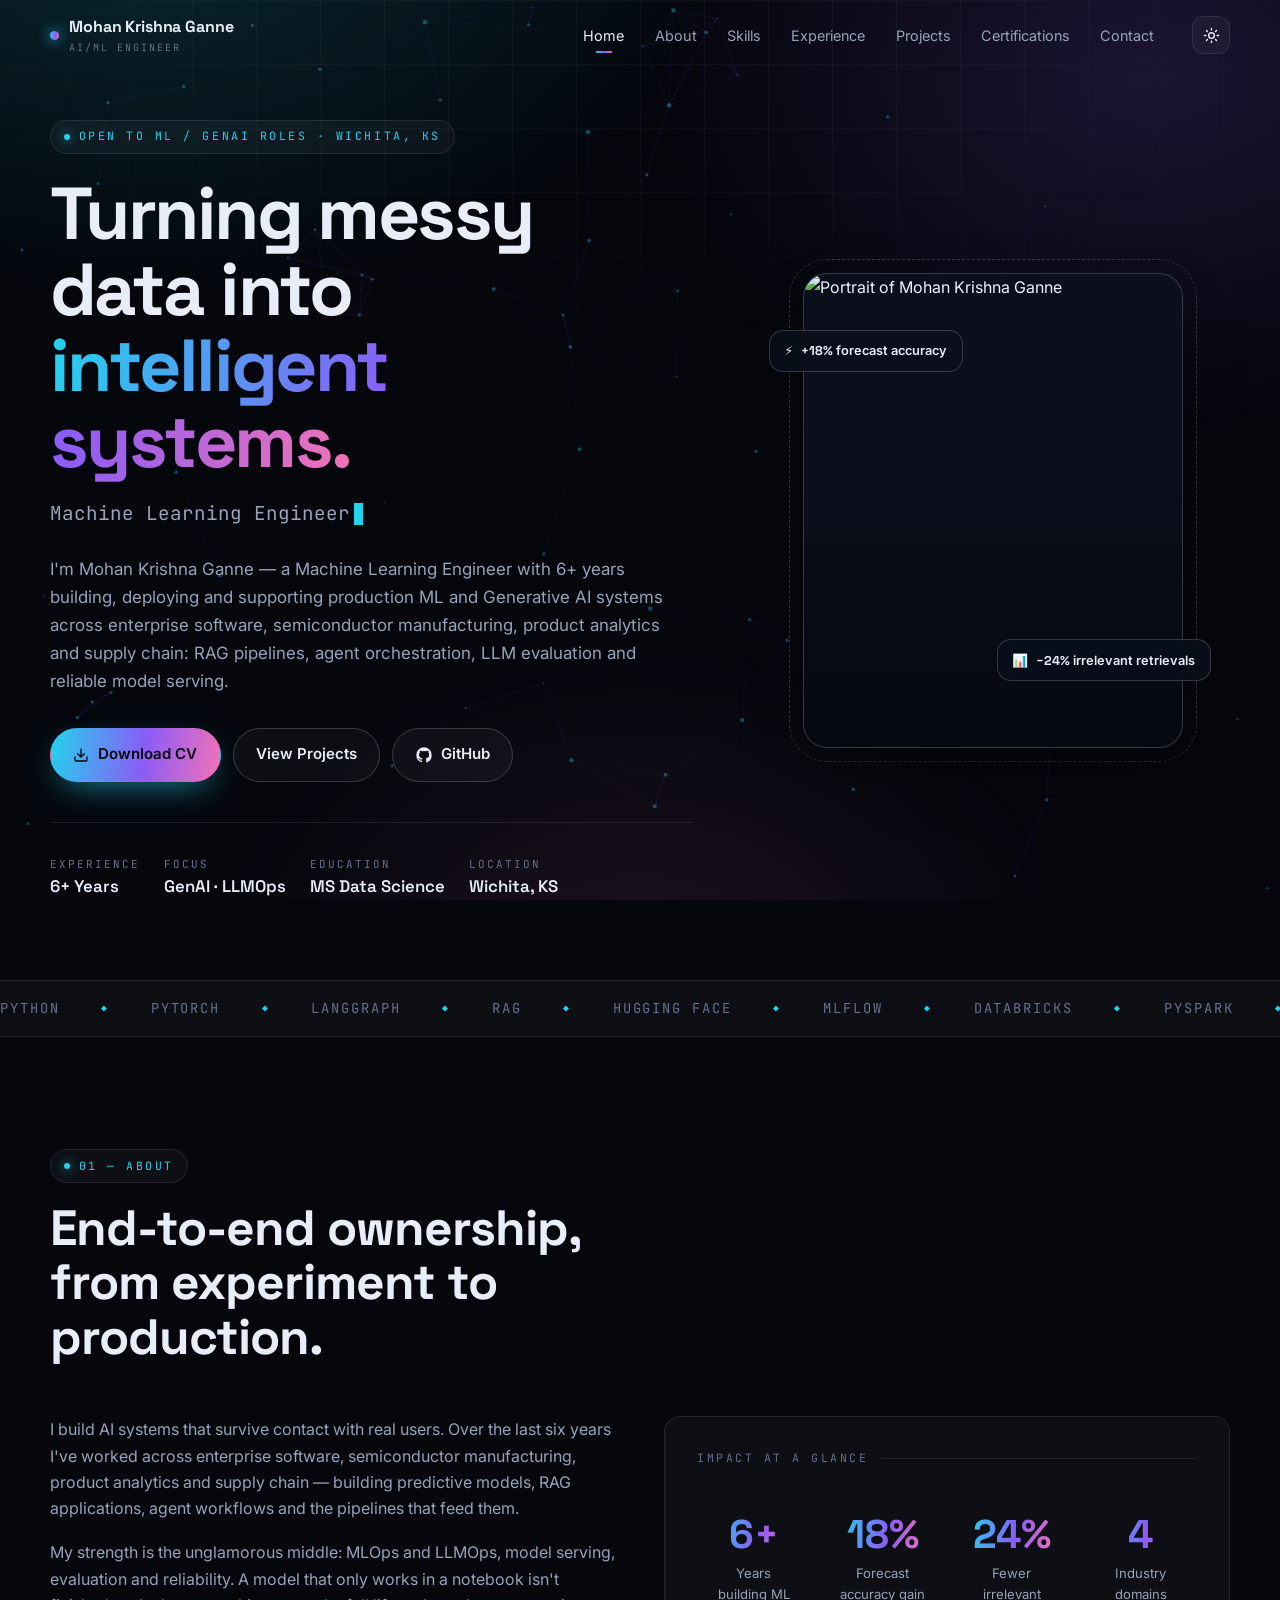
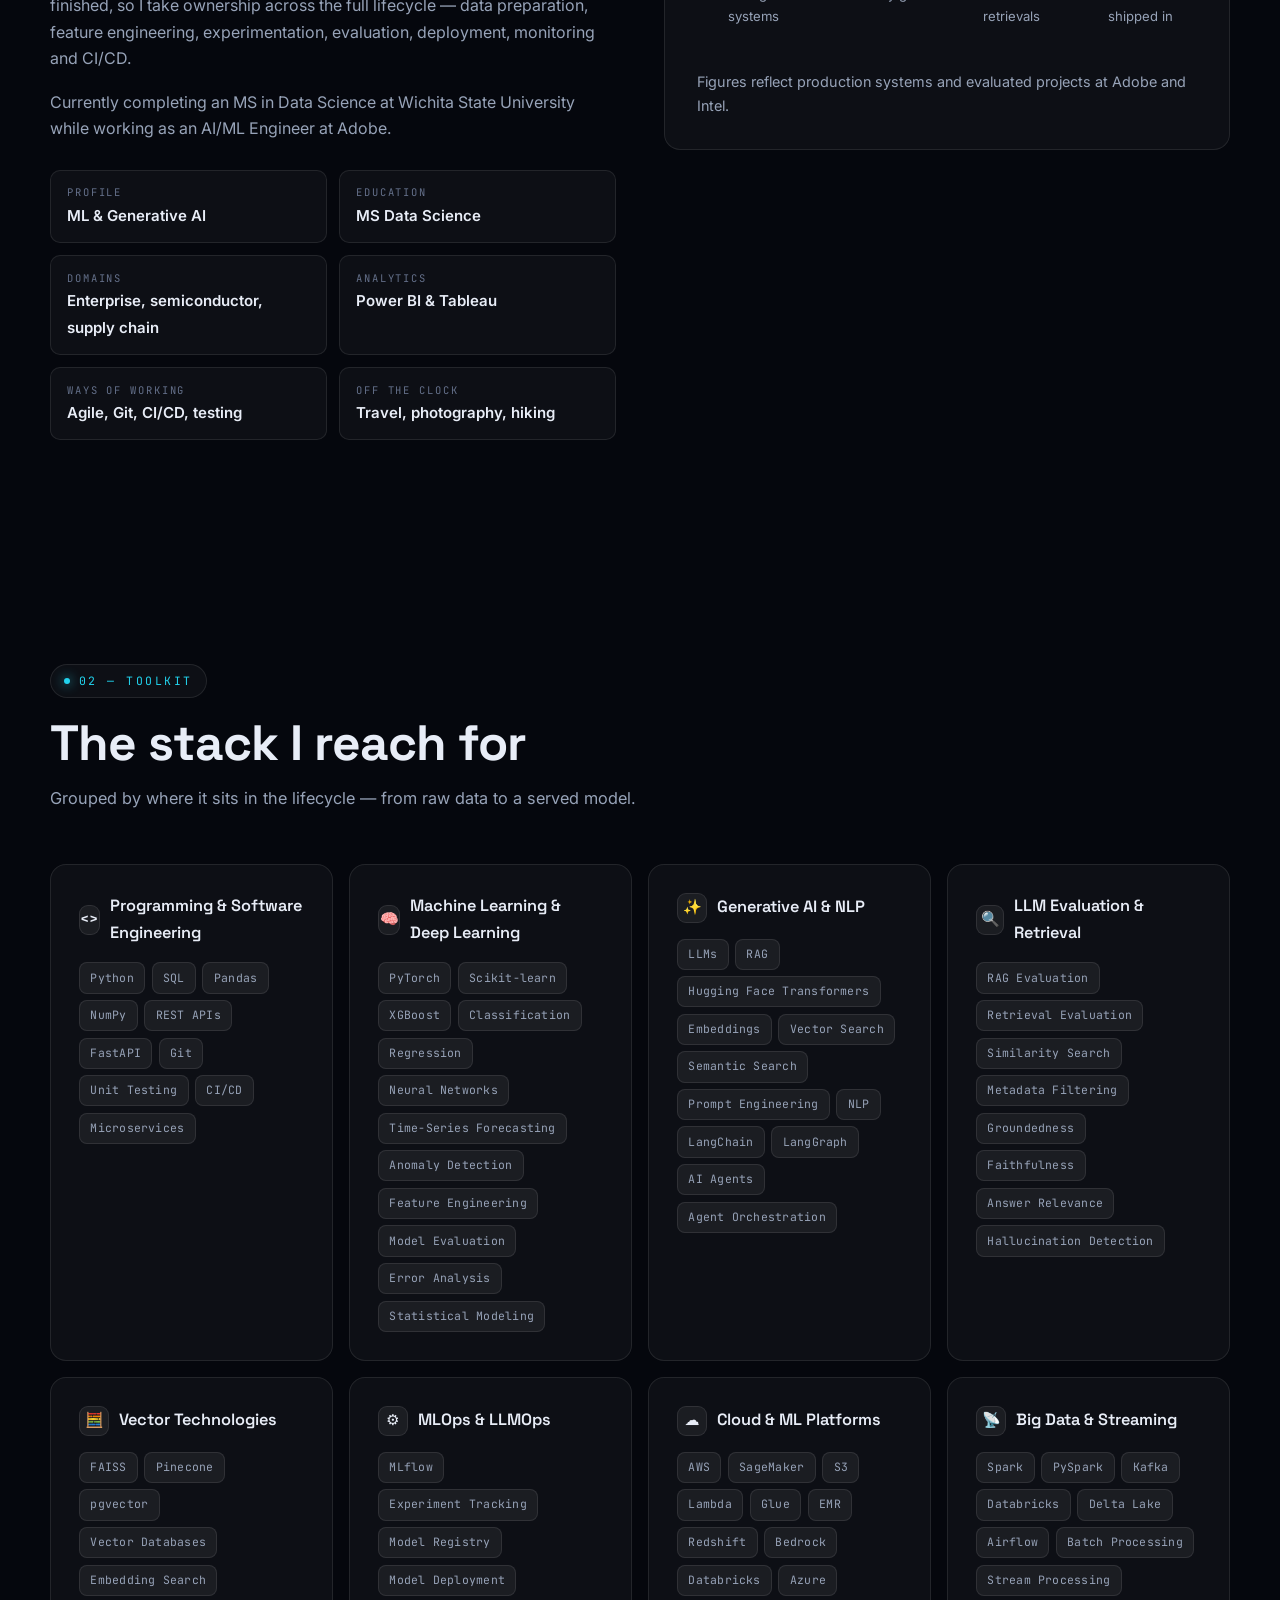
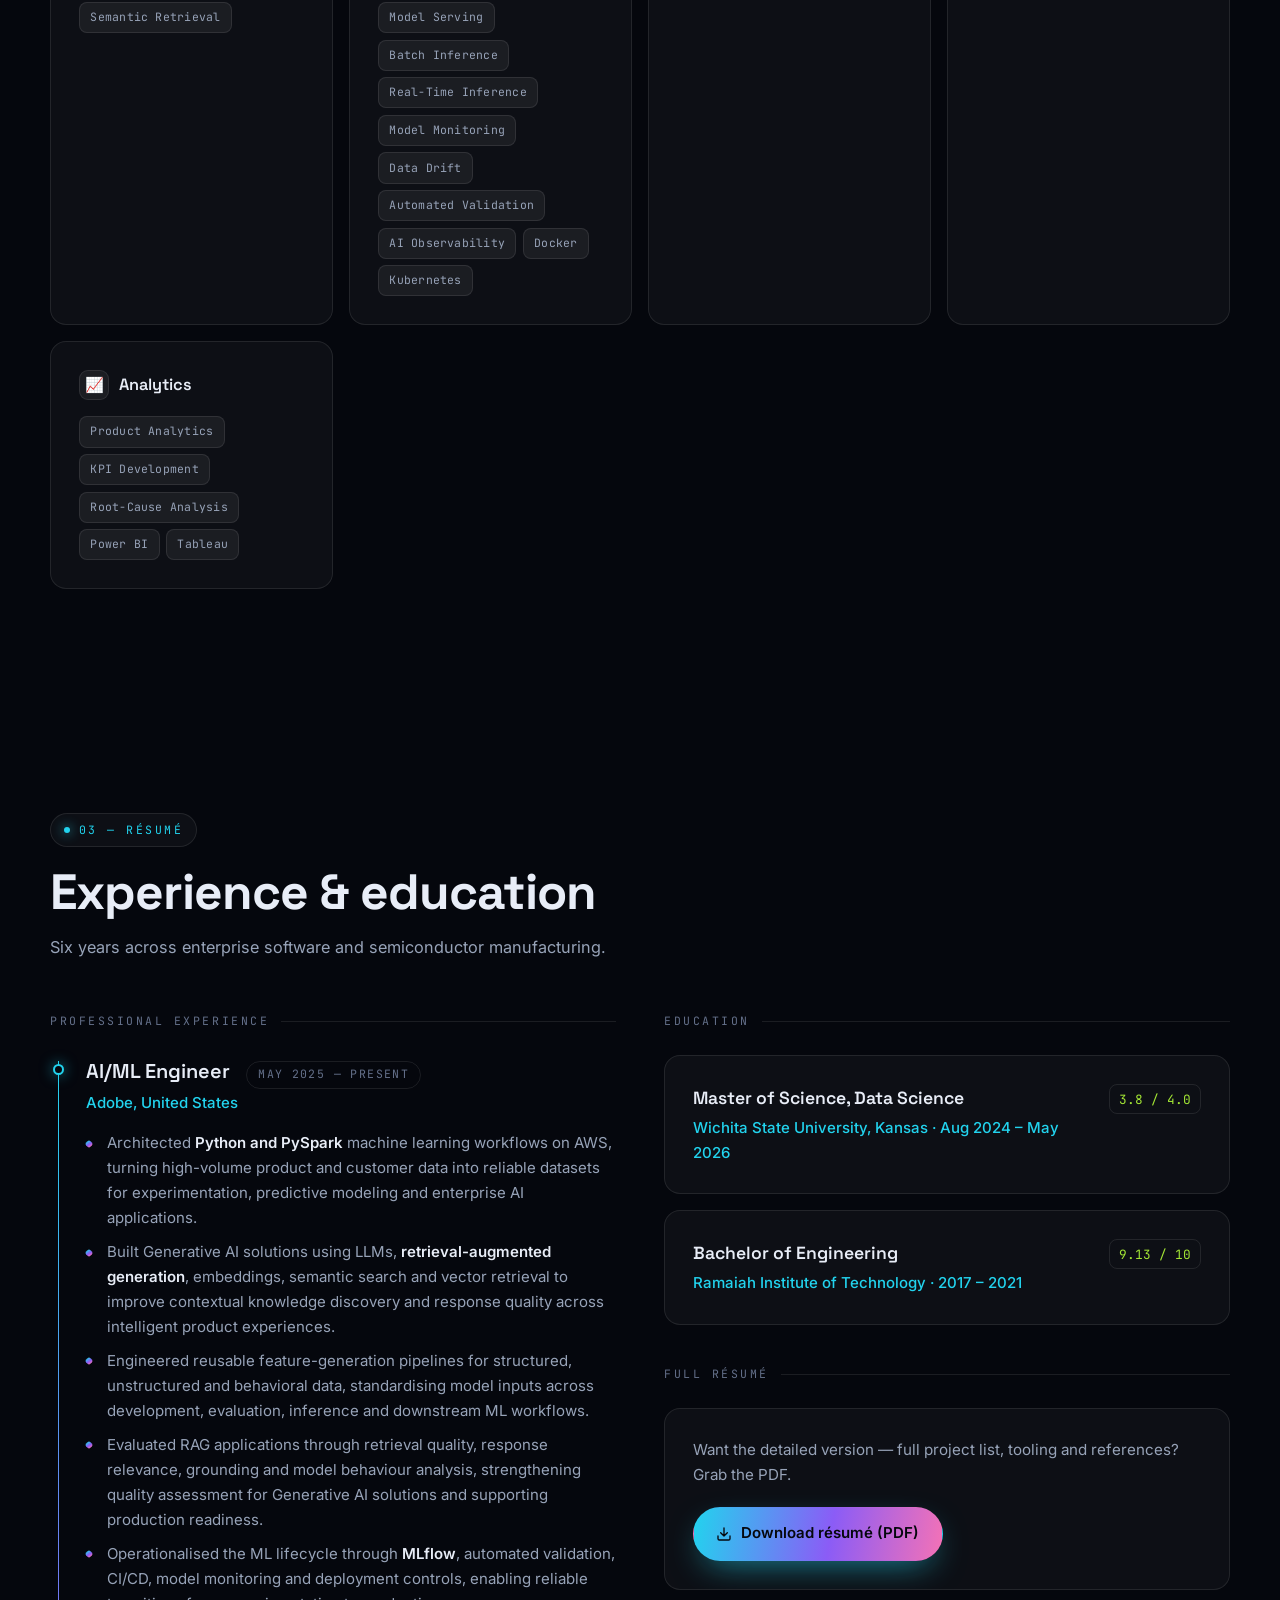
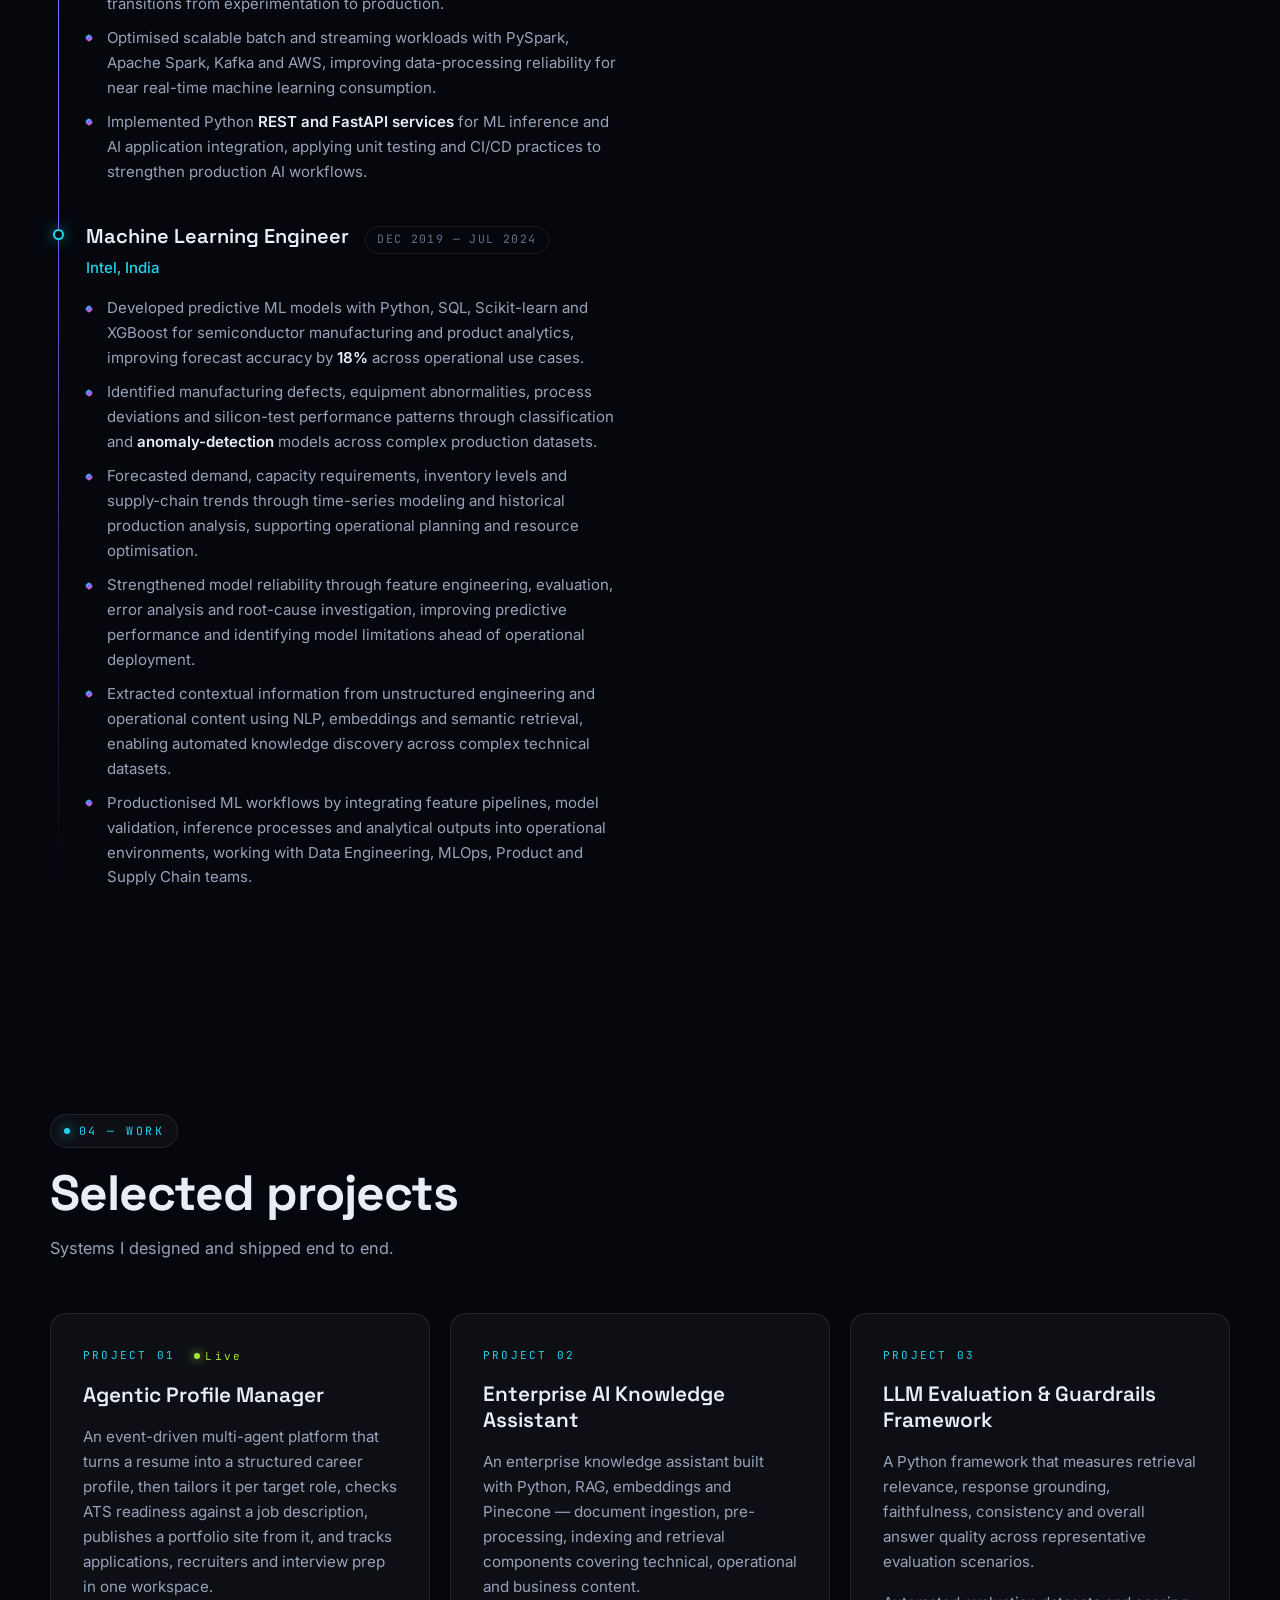
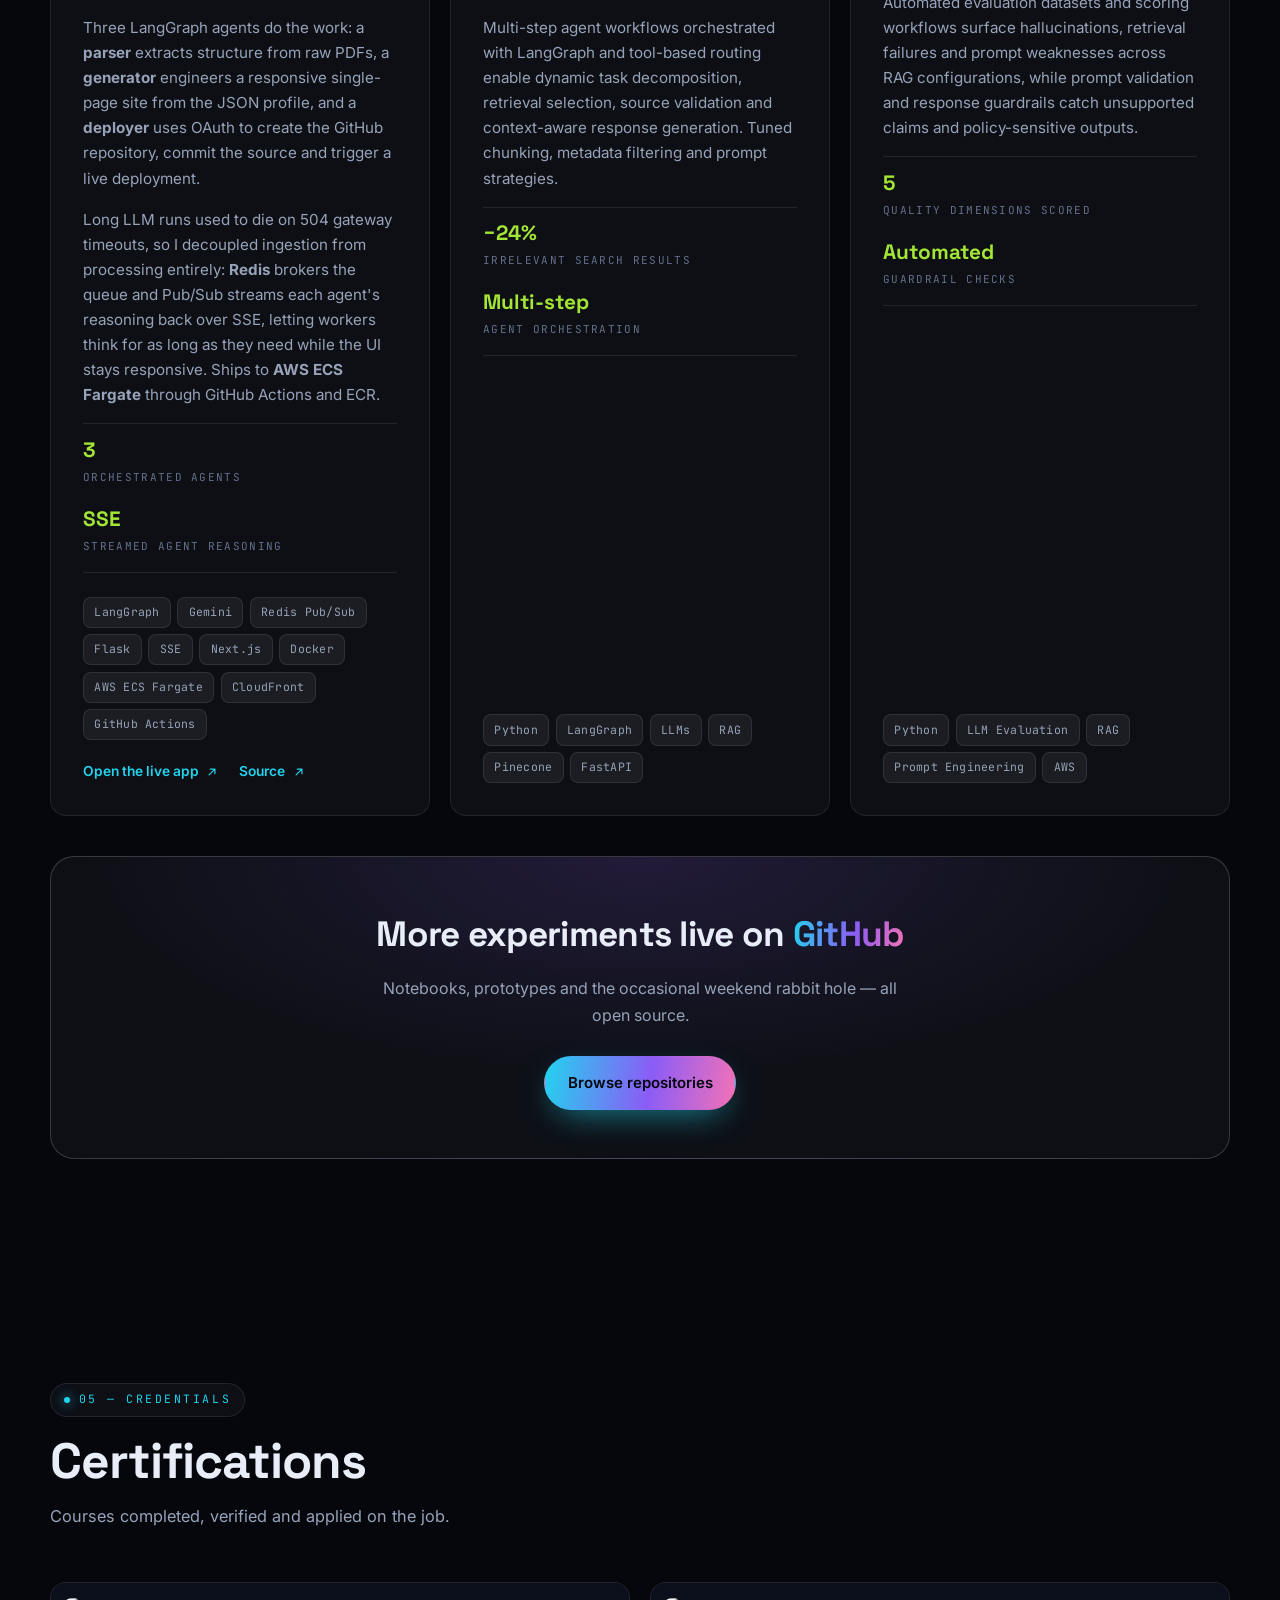
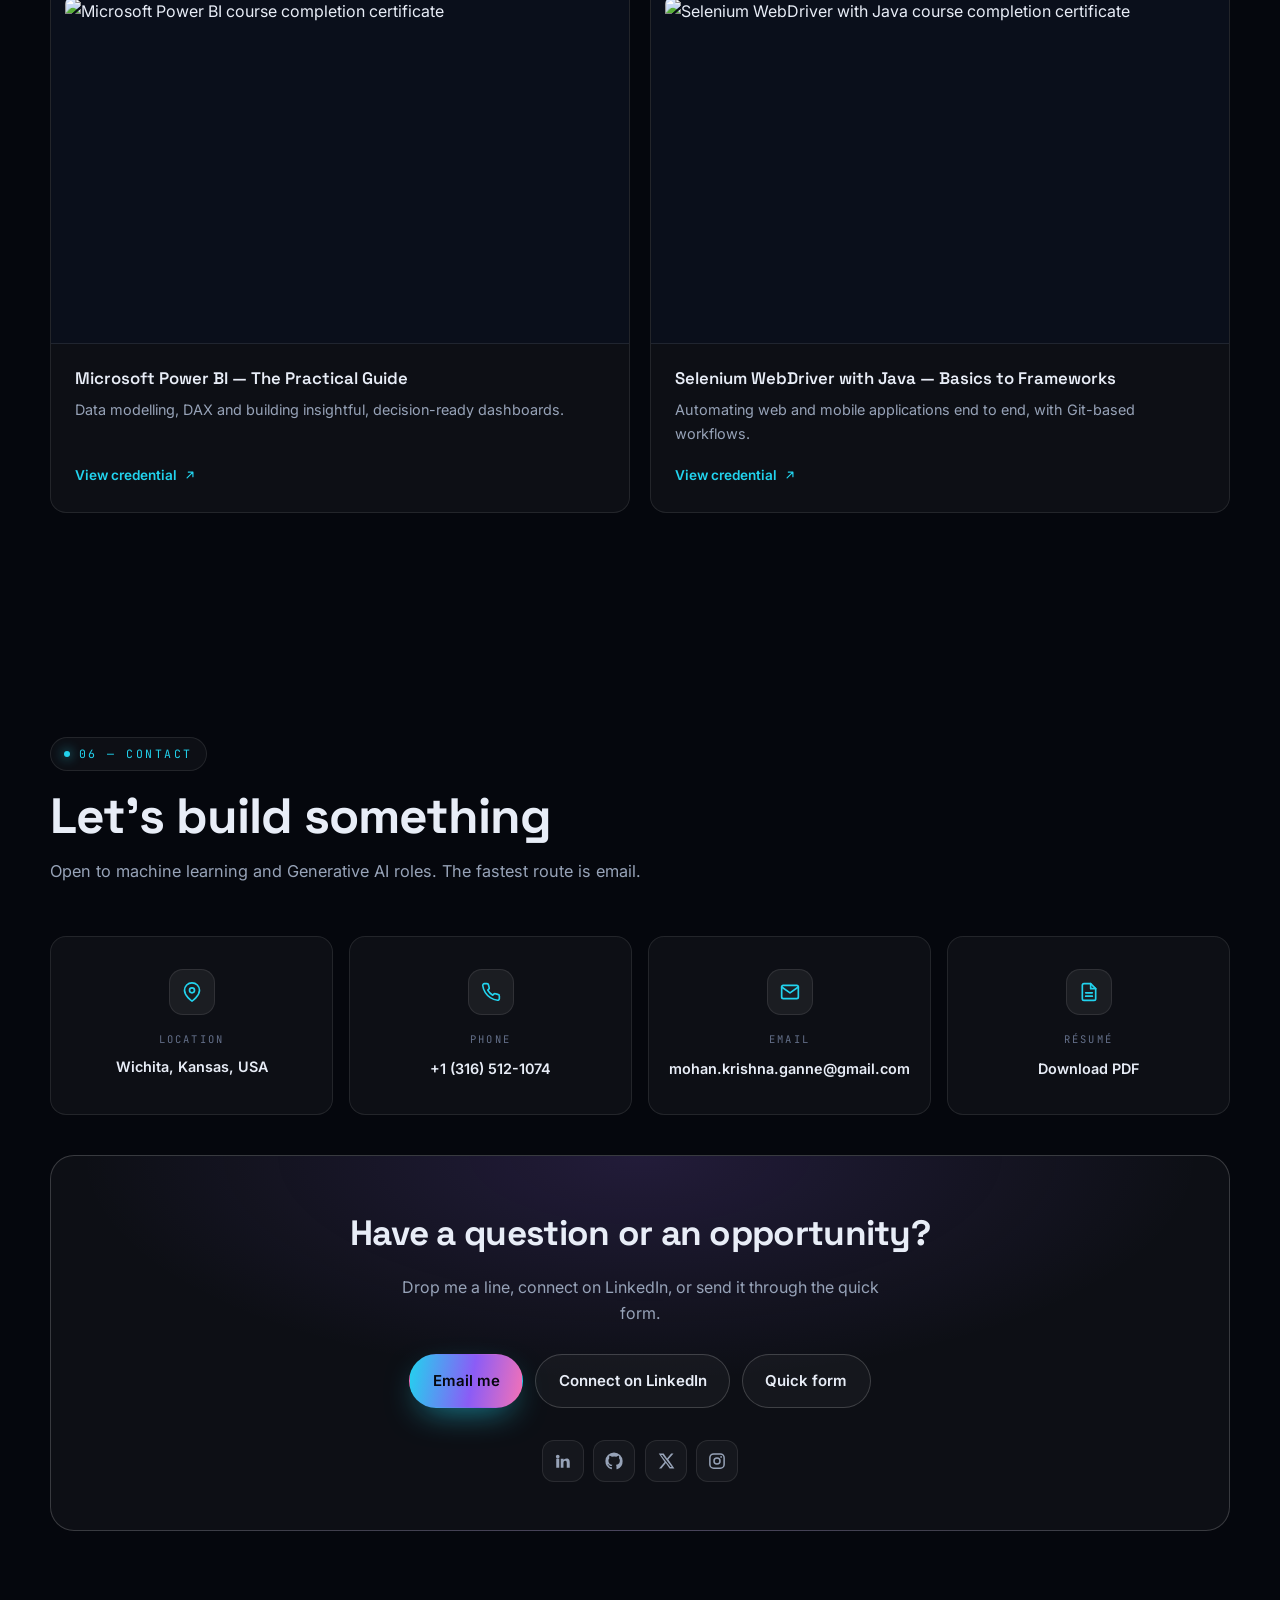
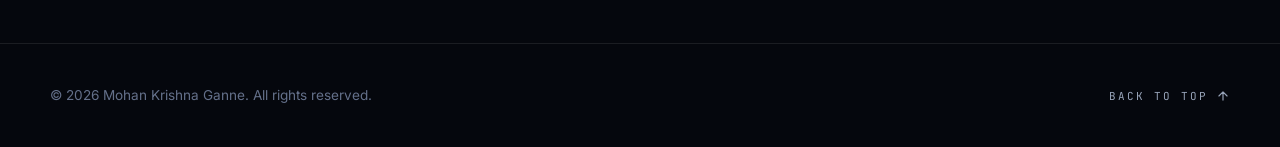
==== commit 95b1433d: "Add Agentic Profile Manager to the projects section Feature the live multi-agent platform as project" ====
--- a/index.html
+++ b/index.html
@@ -460,7 +460,57 @@
 
 				<div class="proj-grid">
 					<article class="card proj reveal">
-						<span class="proj-idx">PROJECT 01</span>
+						<span class="proj-idx">PROJECT 01 <em class="live-tag">Live</em></span>
+						<h3>Agentic Profile Manager</h3>
+						<p>
+							An event-driven multi-agent platform that turns a resume into a structured career
+							profile, then tailors it per target role, checks ATS readiness against a job
+							description, publishes a portfolio site from it, and tracks applications, recruiters
+							and interview prep in one workspace.
+						</p>
+						<p>
+							Three LangGraph agents do the work: a <b>parser</b> extracts structure from raw PDFs,
+							a <b>generator</b> engineers a responsive single-page site from the JSON profile, and a
+							<b>deployer</b> uses OAuth to create the GitHub repository, commit the source and
+							trigger a live deployment.
+						</p>
+						<p>
+							Long LLM runs used to die on 504 gateway timeouts, so I decoupled ingestion from
+							processing entirely: <b>Redis</b> brokers the queue and Pub/Sub streams each agent's
+							reasoning back over SSE, letting workers think for as long as they need while the UI
+							stays responsive. Ships to <b>AWS ECS Fargate</b> through GitHub Actions and ECR.
+						</p>
+						<div class="metrics">
+							<div><b>3</b><span>Orchestrated agents</span></div>
+							<div><b>SSE</b><span>Streamed agent reasoning</span></div>
+						</div>
+						<div class="chips">
+							<span>LangGraph</span><span>Gemini</span><span>Redis Pub/Sub</span><span>Flask</span>
+							<span>SSE</span><span>Next.js</span><span>Docker</span><span>AWS ECS Fargate</span>
+							<span>CloudFront</span><span>GitHub Actions</span>
+						</div>
+						<div class="proj-links">
+							<a href="https://d36v40mvb8e2yu.cloudfront.net/" target="_blank"
+								rel="noopener noreferrer">
+								Open the live app
+								<svg viewBox="0 0 24 24" width="14" height="14" fill="none" stroke="currentColor" stroke-width="2"
+									stroke-linecap="round" stroke-linejoin="round" aria-hidden="true">
+									<path d="M7 17 17 7M9 7h8v8"></path>
+								</svg>
+							</a>
+							<a href="https://github.com/mohankrishnaganne/agentic-profile-manager" target="_blank"
+								rel="noopener noreferrer">
+								Source
+								<svg viewBox="0 0 24 24" width="14" height="14" fill="none" stroke="currentColor" stroke-width="2"
+									stroke-linecap="round" stroke-linejoin="round" aria-hidden="true">
+									<path d="M7 17 17 7M9 7h8v8"></path>
+								</svg>
+							</a>
+						</div>
+					</article>
+
+					<article class="card proj reveal">
+						<span class="proj-idx">PROJECT 02</span>
 						<h3>Enterprise AI Knowledge Assistant</h3>
 						<p>
 							An enterprise knowledge assistant built with Python, RAG, embeddings and Pinecone —
@@ -483,7 +533,7 @@
 					</article>
 
 					<article class="card proj reveal" data-delay="0.08">
-						<span class="proj-idx">PROJECT 02</span>
+						<span class="proj-idx">PROJECT 03</span>
 						<h3>LLM Evaluation &amp; Guardrails Framework</h3>
 						<p>
 							A Python framework that measures retrieval relevance, response grounding, faithfulness,
--- a/css/site.css
+++ b/css/site.css
@@ -402,6 +402,23 @@
 .proj h3{ font-family:var(--font-display); font-size:1.3rem; font-weight:600; line-height:1.25; }
 .proj p{ color:var(--text-dim); font-size:.95rem; }
 .proj .chips{ margin-top:auto; padding-top:.5rem; }
+.live-tag{
+  font-style:normal; margin-left:.6rem; color:var(--lime);
+  display:inline-flex; align-items:center; gap:.35rem;
+}
+.live-tag::before{
+  content:""; width:6px; height:6px; border-radius:50%;
+  background:var(--lime); box-shadow:0 0 10px var(--lime);
+  animation:pulse 1.8s ease-in-out infinite;
+}
+@keyframes pulse{ 50%{ opacity:.3; transform:scale(.8) } }
+.proj-links{ display:flex; flex-wrap:wrap; gap:1.25rem; padding-top:.25rem; }
+.proj-links a{
+  font-size:.86rem; font-weight:600; color:var(--cyan);
+  display:inline-flex; align-items:center; gap:.4rem;
+}
+.proj-links a svg{ width:14px; height:14px; transition:transform .25s ease; }
+.proj-links a:hover svg{ transform:translate(3px,-3px); }
 .metrics{ display:flex; flex-wrap:wrap; gap:1.25rem; padding:.9rem 0; border-block:1px solid var(--line); }
 .metrics div b{ display:block; font-family:var(--font-display); font-size:1.3rem; color:var(--lime); line-height:1.1; }
 .metrics div span{ font-size:11px; font-family:var(--font-mono); letter-spacing:.12em; text-transform:uppercase; color:var(--text-faint); }
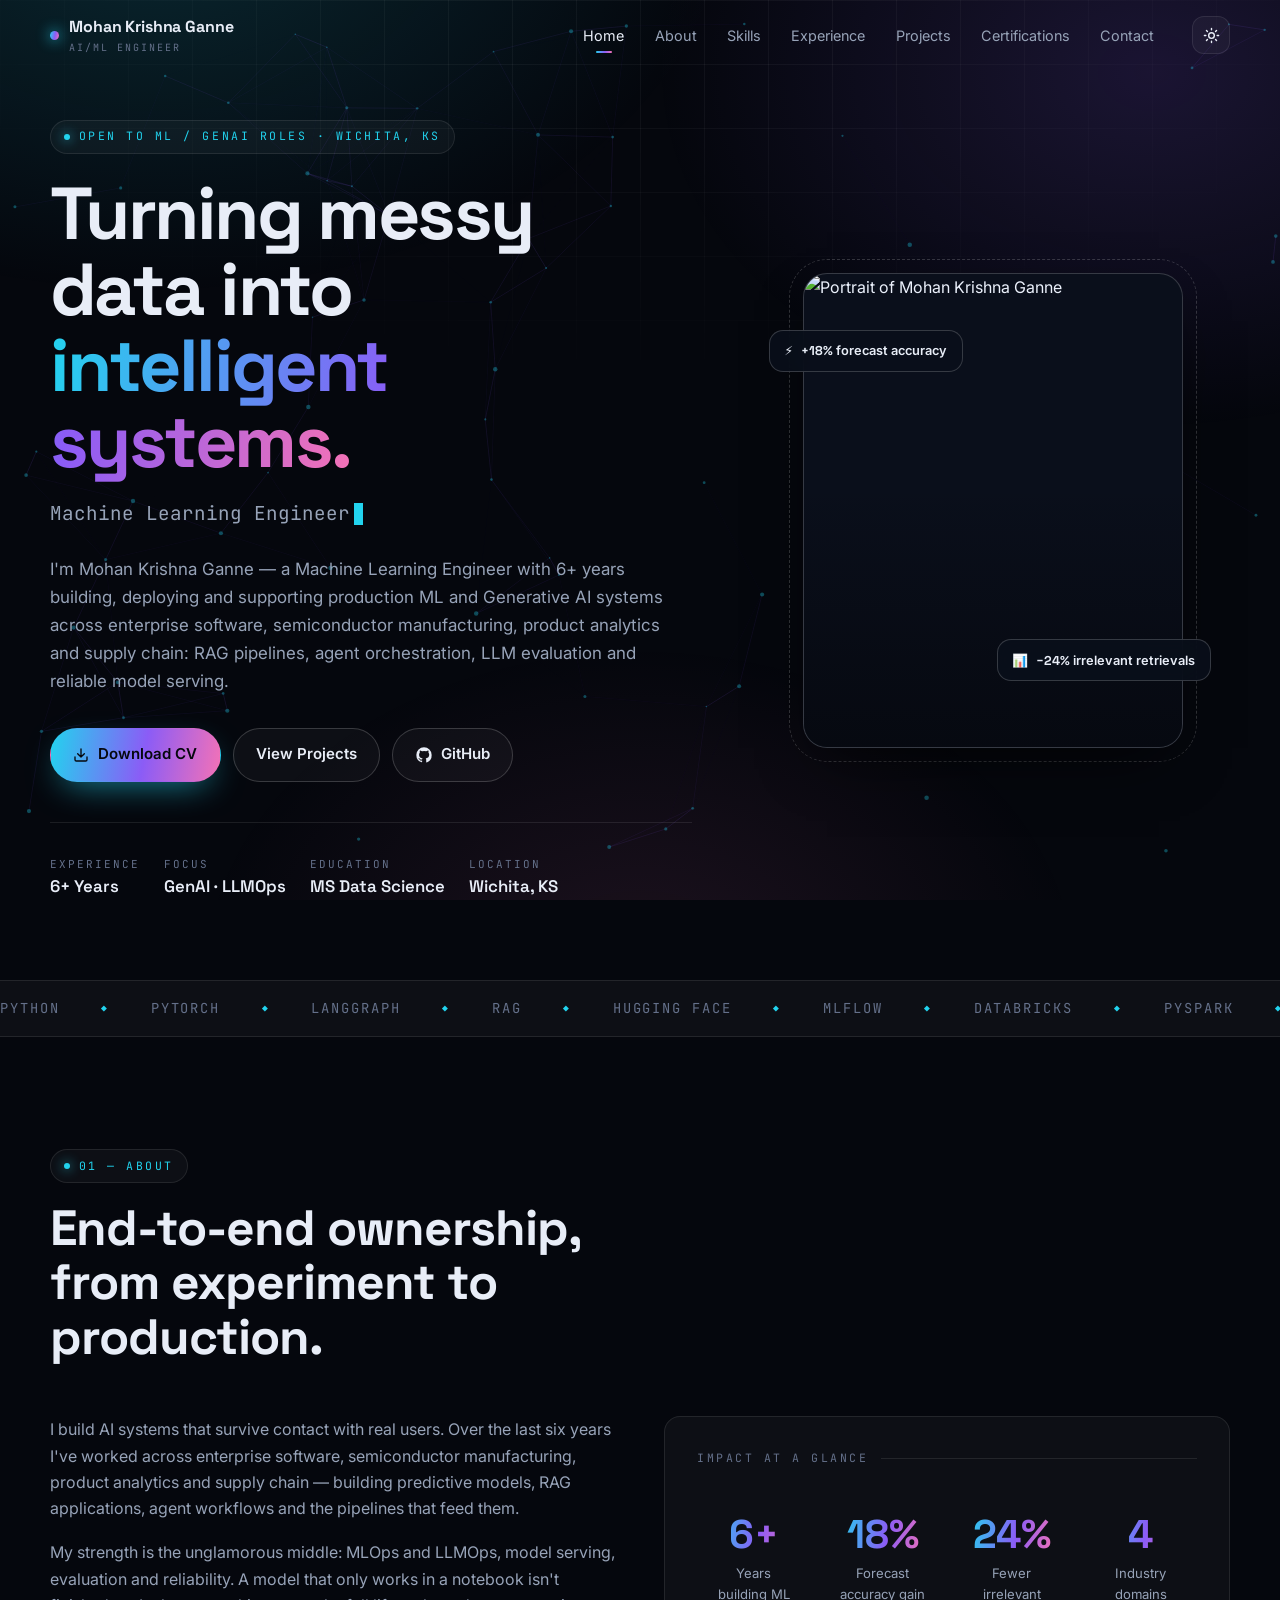
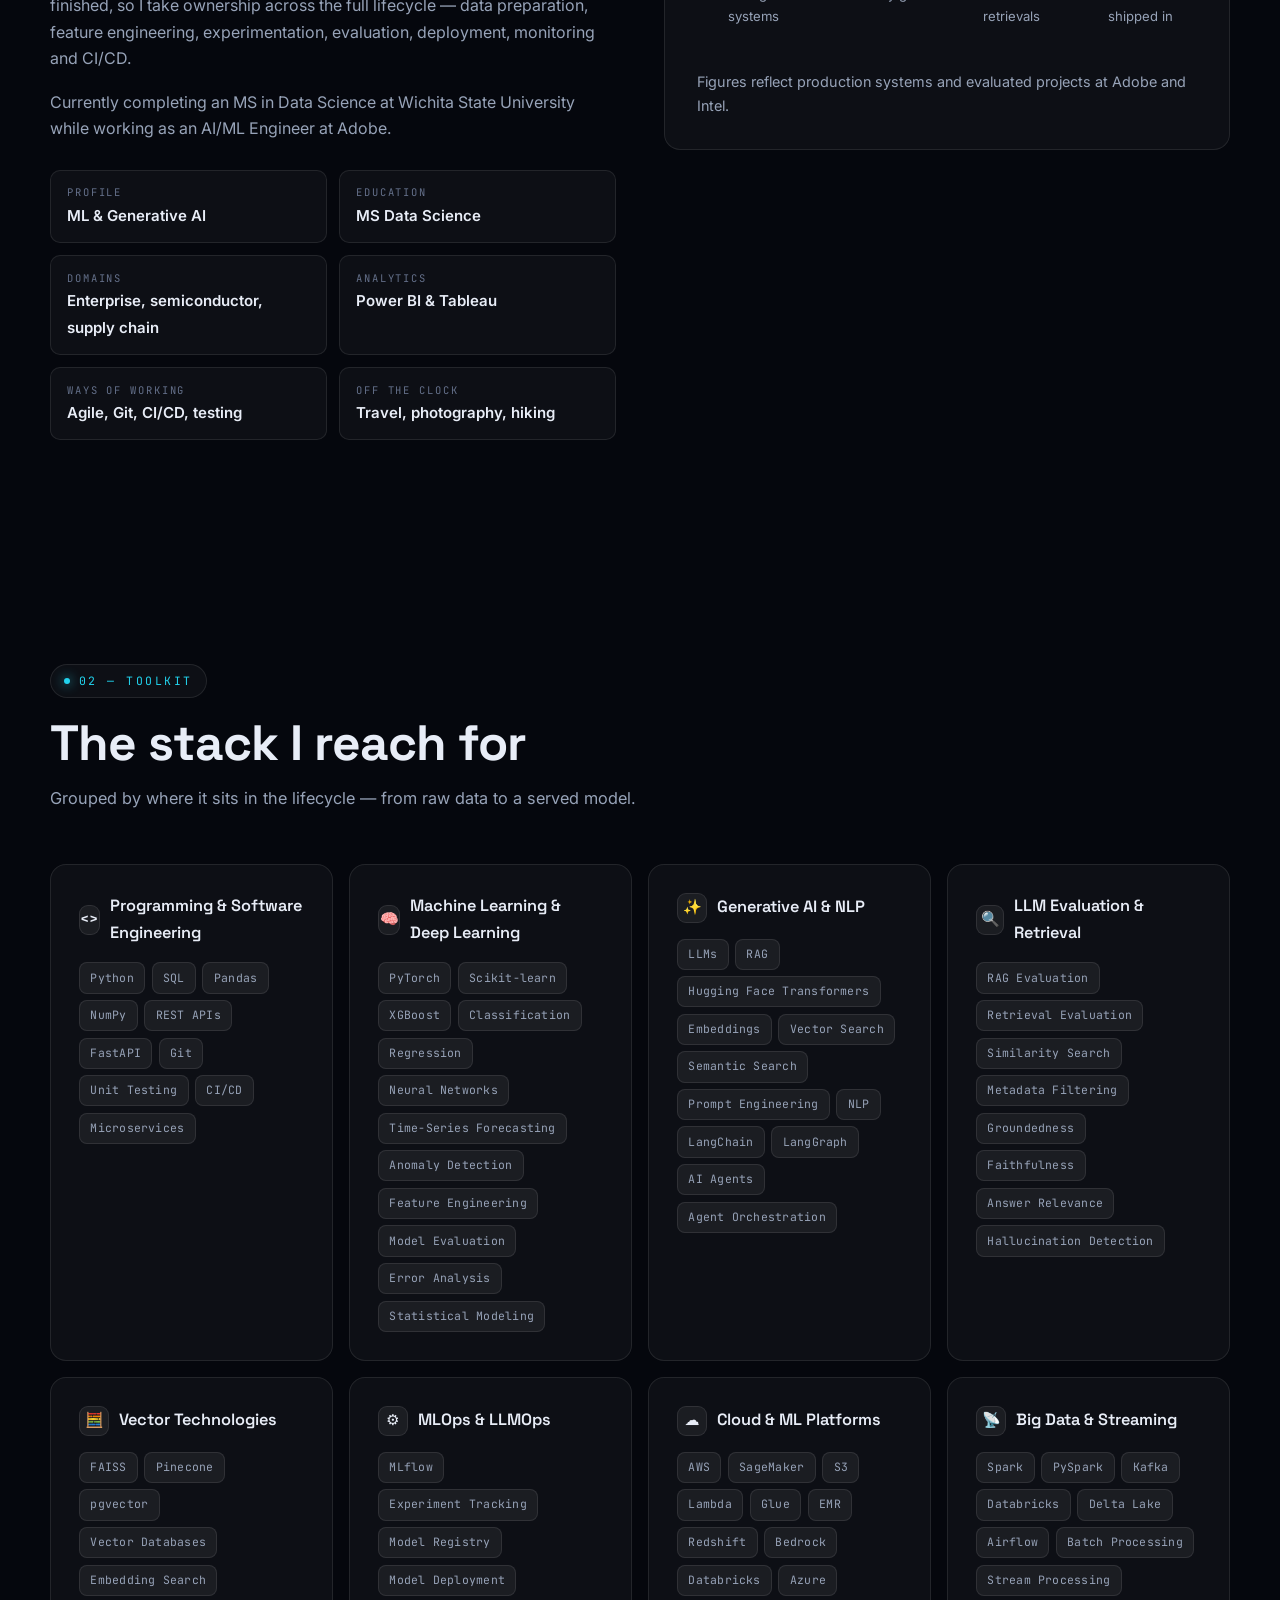
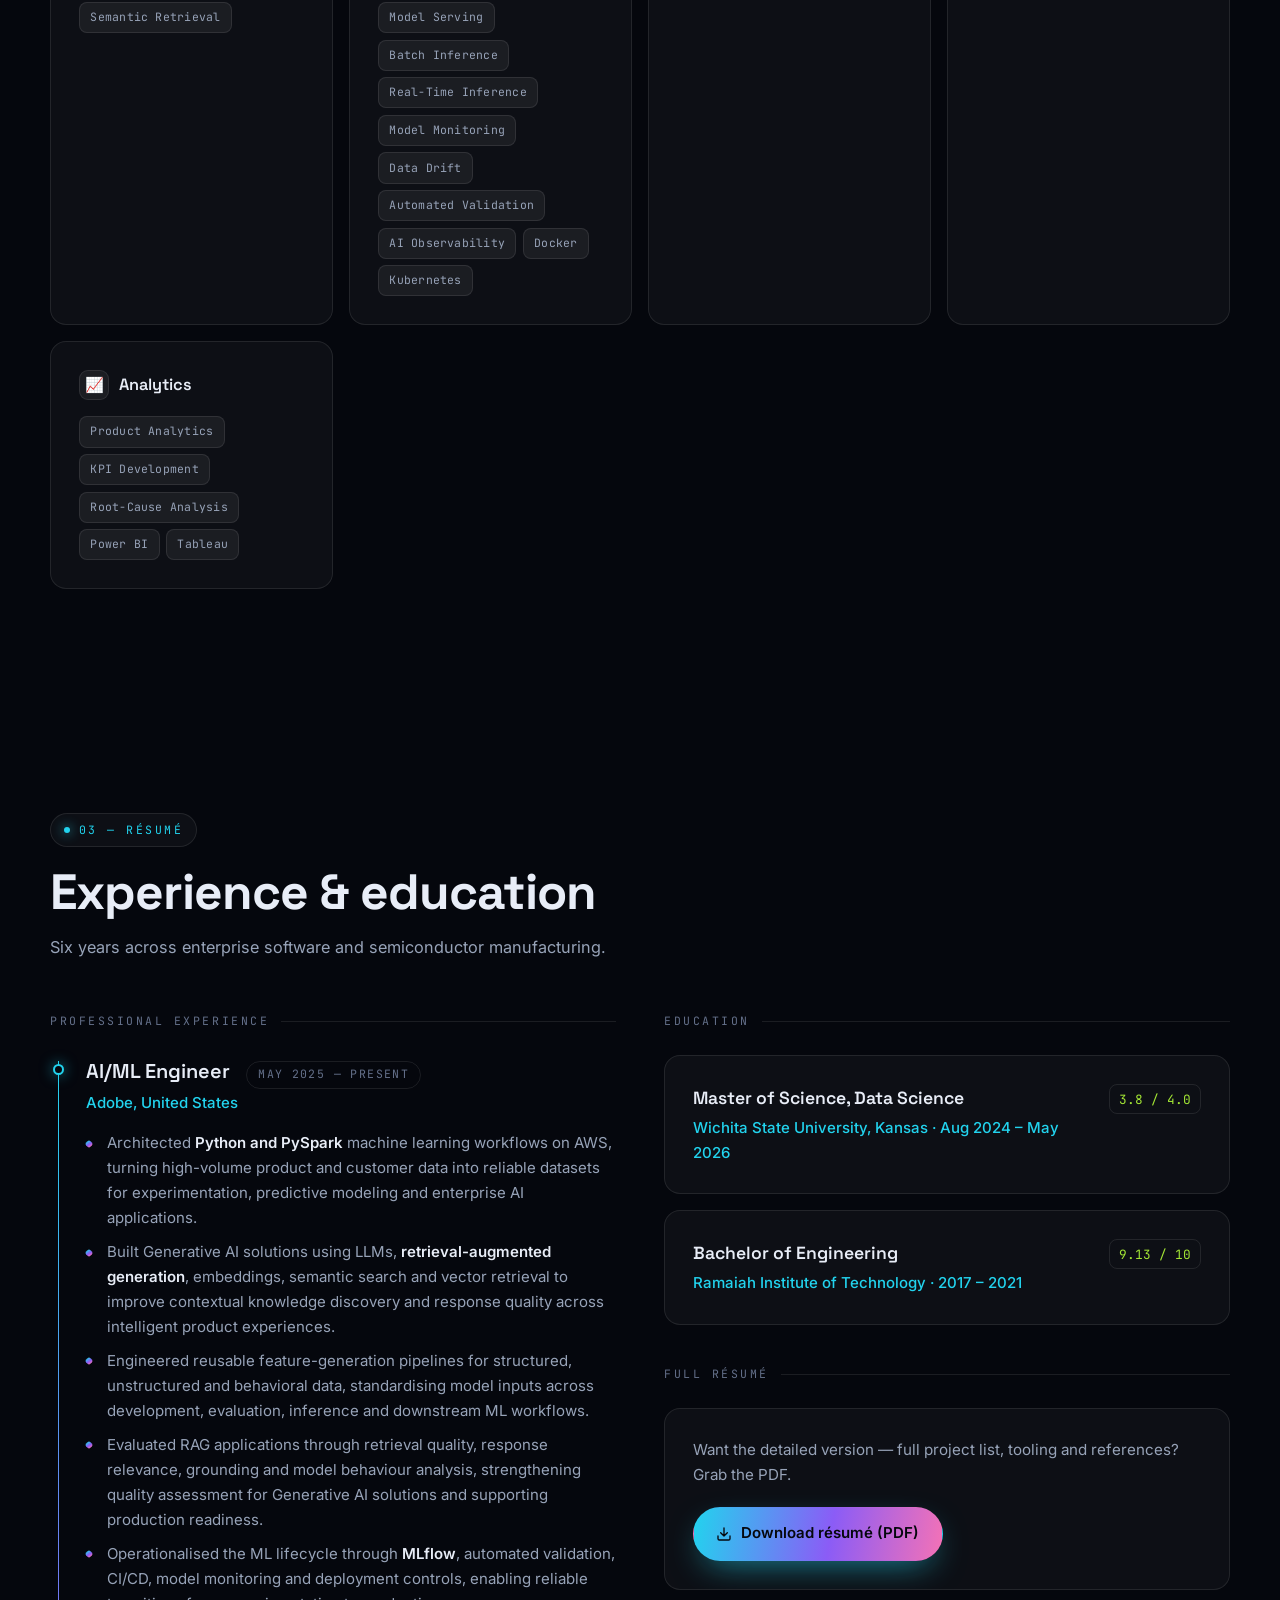
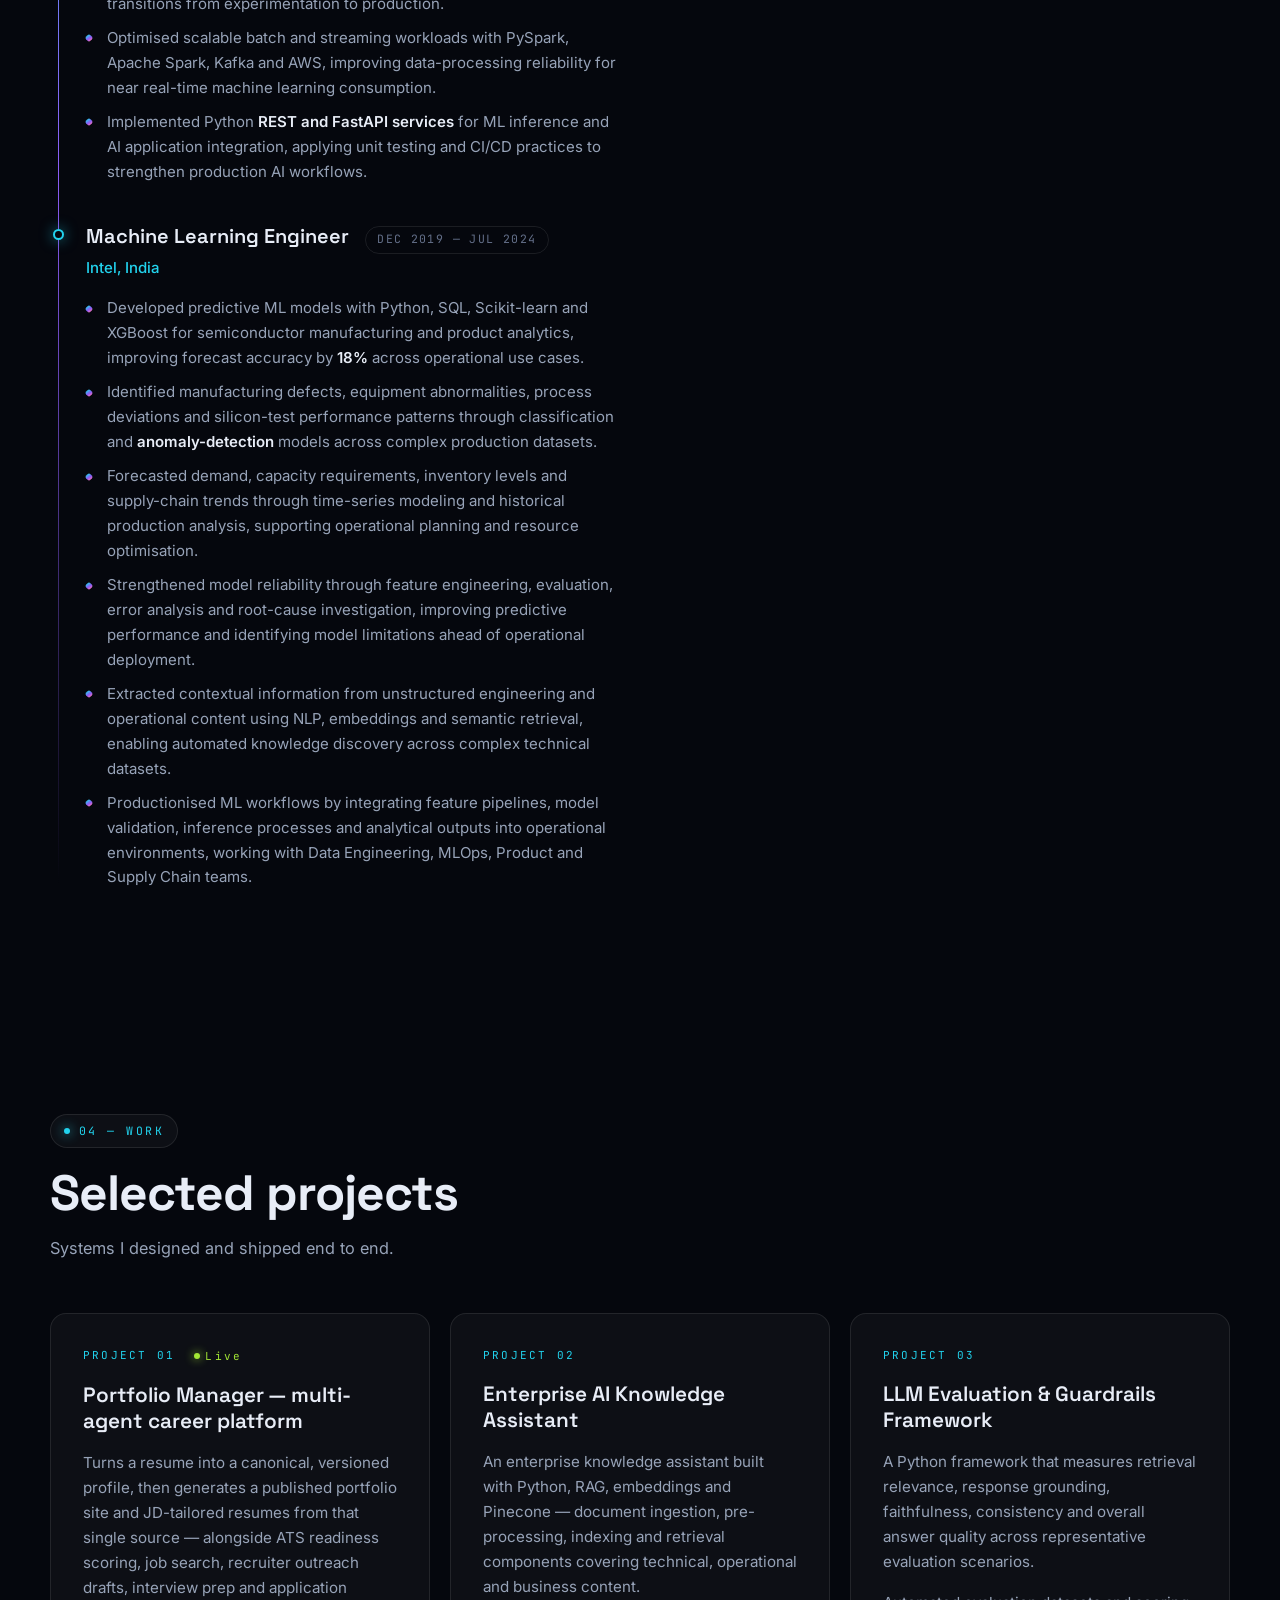
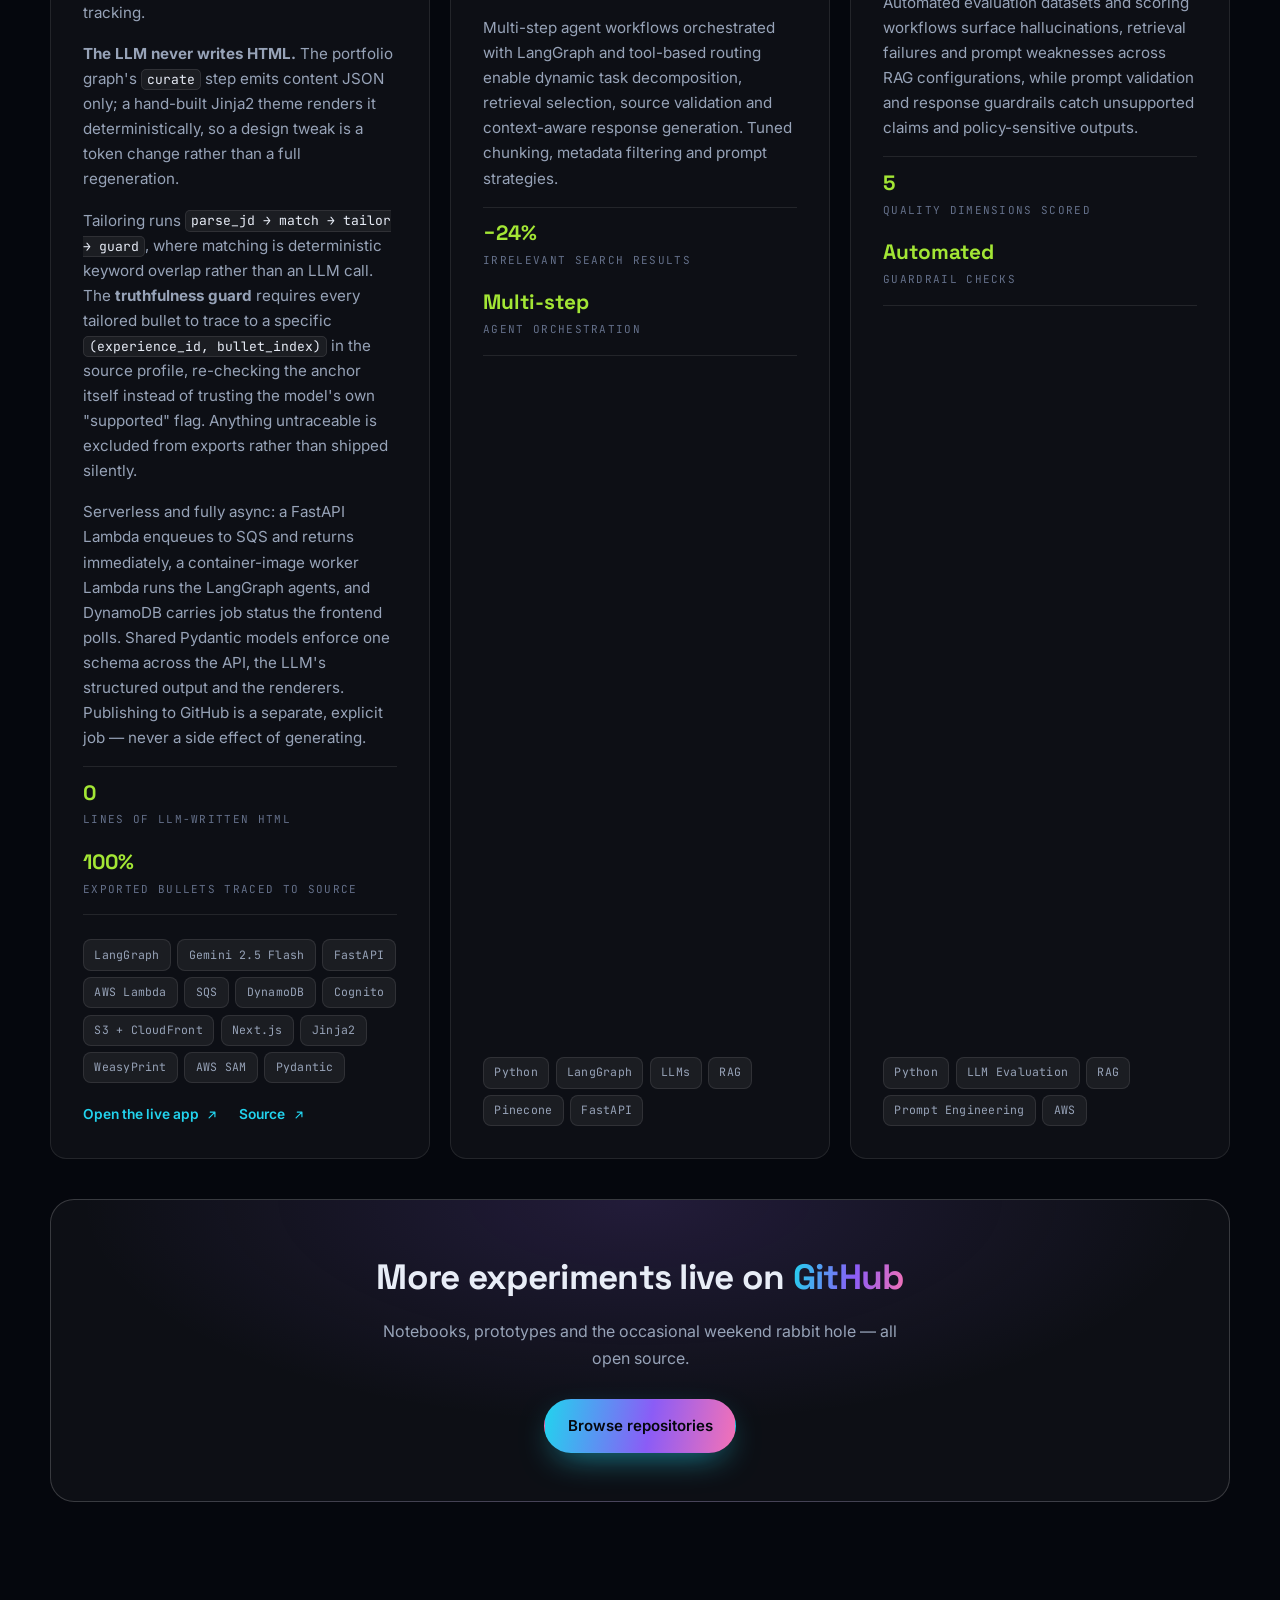
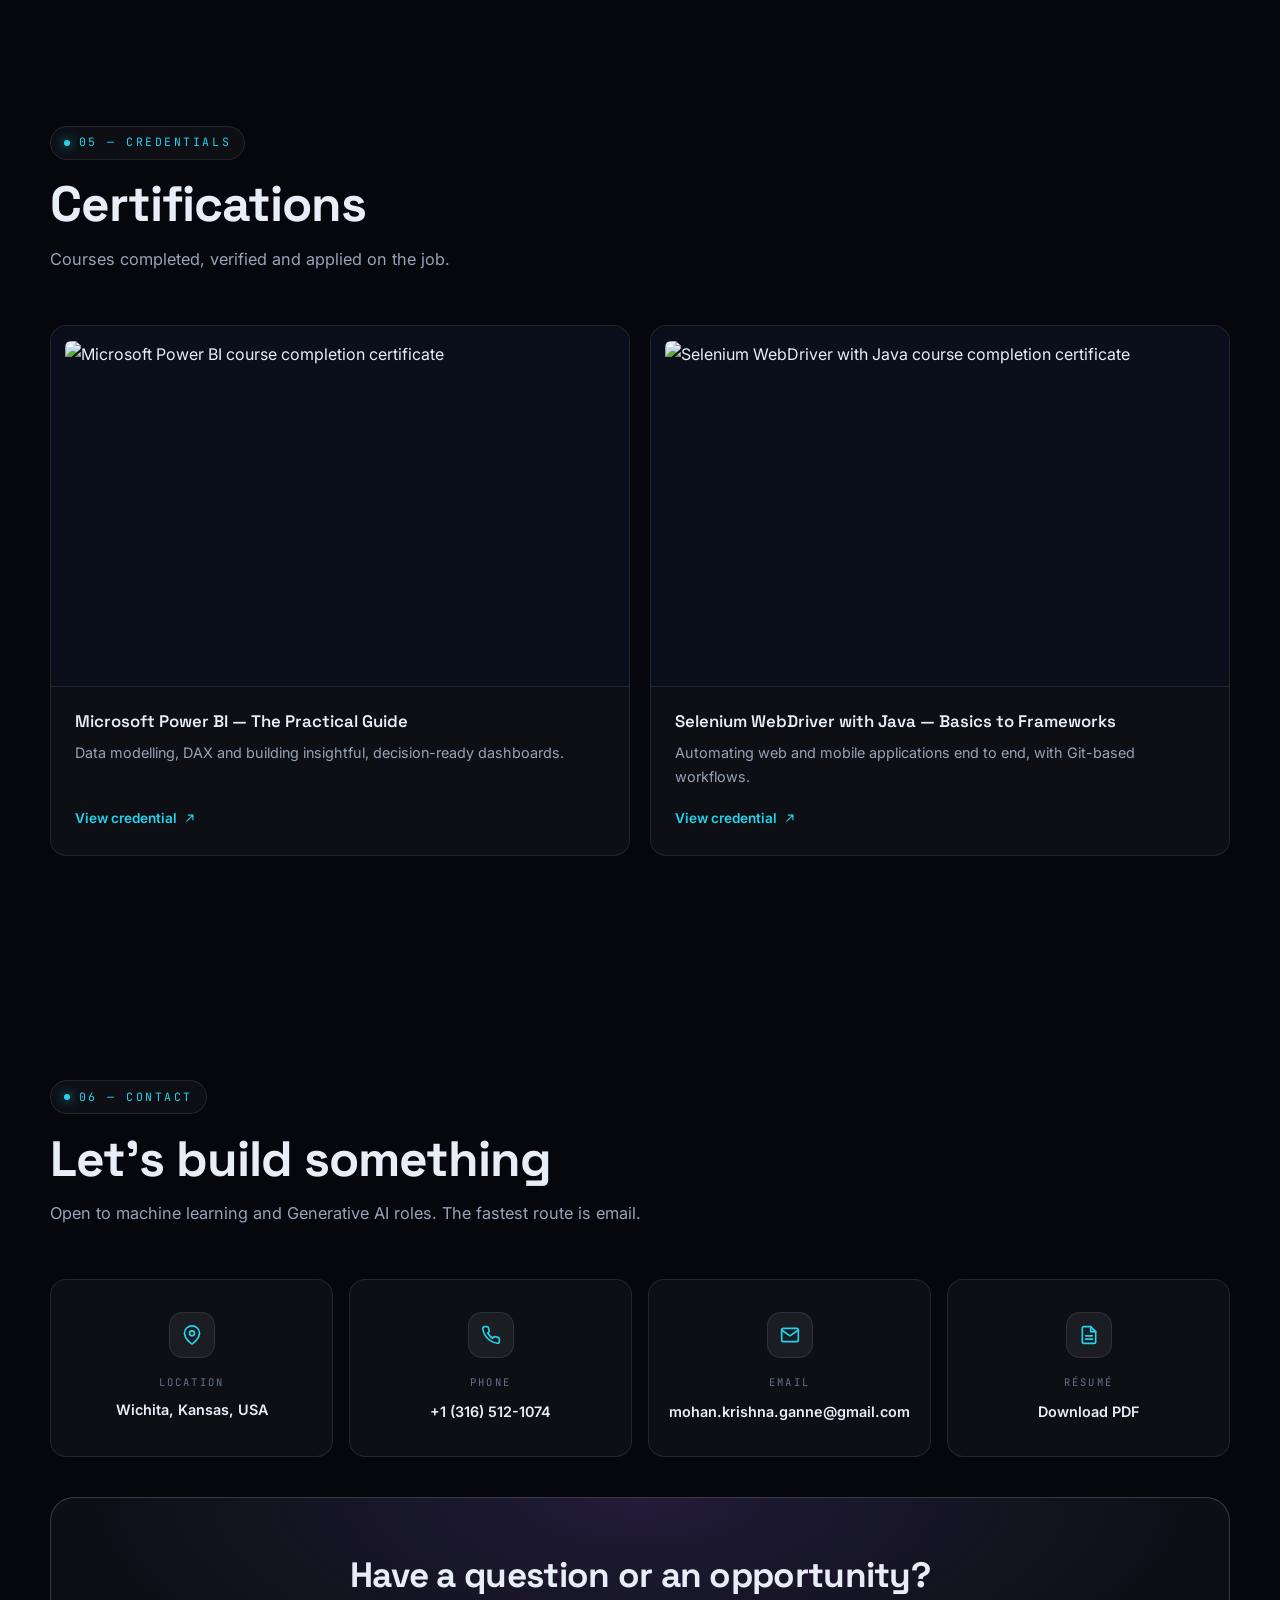
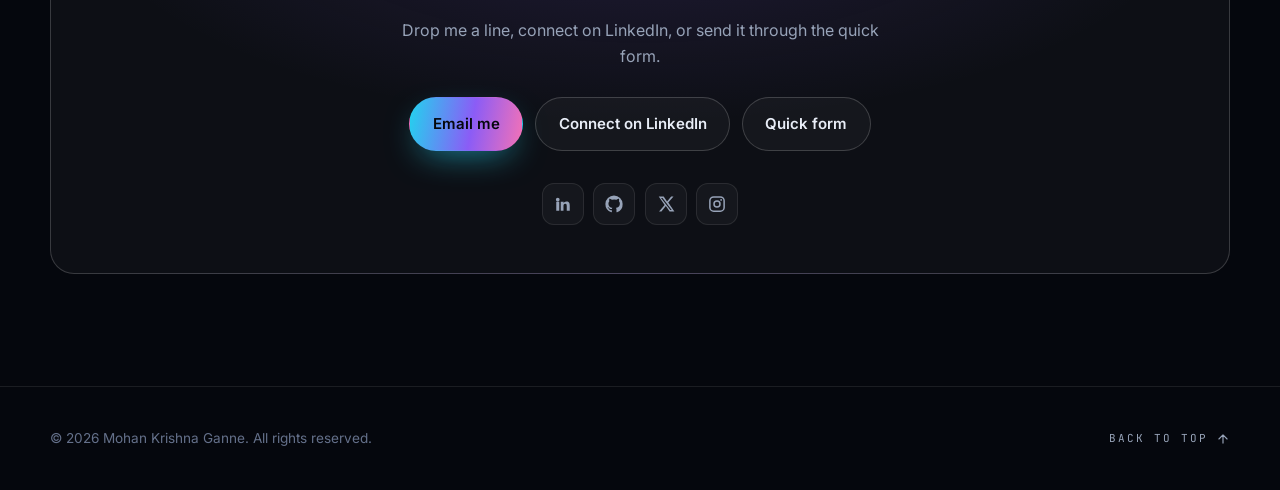
==== commit cf5d3743: "Rewrite the Portfolio Manager card against DevBranch2.0 The card was written from the repo's main br" ====
--- a/index.html
+++ b/index.html
@@ -461,48 +461,57 @@
 				<div class="proj-grid">
 					<article class="card proj reveal">
 						<span class="proj-idx">PROJECT 01 <em class="live-tag">Live</em></span>
-						<h3>Agentic Profile Manager</h3>
-						<p>
-							An event-driven multi-agent platform that turns a resume into a structured career
-							profile, then tailors it per target role, checks ATS readiness against a job
-							description, publishes a portfolio site from it, and tracks applications, recruiters
-							and interview prep in one workspace.
-						</p>
-						<p>
-							Three LangGraph agents do the work: a <b>parser</b> extracts structure from raw PDFs,
-							a <b>generator</b> engineers a responsive single-page site from the JSON profile, and a
-							<b>deployer</b> uses OAuth to create the GitHub repository, commit the source and
-							trigger a live deployment.
-						</p>
-						<p>
-							Long LLM runs used to die on 504 gateway timeouts, so I decoupled ingestion from
-							processing entirely: <b>Redis</b> brokers the queue and Pub/Sub streams each agent's
-							reasoning back over SSE, letting workers think for as long as they need while the UI
-							stays responsive. Ships to <b>AWS ECS Fargate</b> through GitHub Actions and ECR.
+						<h3>Portfolio Manager &mdash; multi-agent career platform</h3>
+						<p>
+							Turns a resume into a canonical, versioned profile, then generates a published
+							portfolio site and JD-tailored resumes from that single source &mdash; alongside ATS
+							readiness scoring, job search, recruiter outreach drafts, interview prep and
+							application tracking.
+						</p>
+						<p>
+							<b>The LLM never writes HTML.</b> The portfolio graph's <code>curate</code> step emits
+							content JSON only; a hand-built Jinja2 theme renders it deterministically, so a design
+							tweak is a token change rather than a full regeneration.
+						</p>
+						<p>
+							Tailoring runs <code>parse_jd &rarr; match &rarr; tailor &rarr; guard</code>, where
+							matching is deterministic keyword overlap rather than an LLM call. The
+							<b>truthfulness guard</b> requires every tailored bullet to trace to a specific
+							<code>(experience_id, bullet_index)</code> in the source profile, re-checking the
+							anchor itself instead of trusting the model's own "supported" flag. Anything
+							untraceable is excluded from exports rather than shipped silently.
+						</p>
+						<p>
+							Serverless and fully async: a FastAPI Lambda enqueues to SQS and returns immediately,
+							a container-image worker Lambda runs the LangGraph agents, and DynamoDB carries job
+							status the frontend polls. Shared Pydantic models enforce one schema across the API,
+							the LLM's structured output and the renderers. Publishing to GitHub is a separate,
+							explicit job &mdash; never a side effect of generating.
 						</p>
 						<div class="metrics">
-							<div><b>3</b><span>Orchestrated agents</span></div>
-							<div><b>SSE</b><span>Streamed agent reasoning</span></div>
-						</div>
-						<div class="chips">
-							<span>LangGraph</span><span>Gemini</span><span>Redis Pub/Sub</span><span>Flask</span>
-							<span>SSE</span><span>Next.js</span><span>Docker</span><span>AWS ECS Fargate</span>
-							<span>CloudFront</span><span>GitHub Actions</span>
+							<div><b>0</b><span>Lines of LLM-written HTML</span></div>
+							<div><b>100%</b><span>Exported bullets traced to source</span></div>
+						</div>
+						<div class="chips">
+							<span>LangGraph</span><span>Gemini 2.5 Flash</span><span>FastAPI</span>
+							<span>AWS Lambda</span><span>SQS</span><span>DynamoDB</span><span>Cognito</span>
+							<span>S3 + CloudFront</span><span>Next.js</span><span>Jinja2</span>
+							<span>WeasyPrint</span><span>AWS SAM</span><span>Pydantic</span>
 						</div>
 						<div class="proj-links">
 							<a href="https://d36v40mvb8e2yu.cloudfront.net/" target="_blank"
 								rel="noopener noreferrer">
 								Open the live app
-								<svg viewBox="0 0 24 24" width="14" height="14" fill="none" stroke="currentColor" stroke-width="2"
-									stroke-linecap="round" stroke-linejoin="round" aria-hidden="true">
+								<svg viewBox="0 0 24 24" width="14" height="14" fill="none" stroke="currentColor"
+									stroke-width="2" stroke-linecap="round" stroke-linejoin="round" aria-hidden="true">
 									<path d="M7 17 17 7M9 7h8v8"></path>
 								</svg>
 							</a>
-							<a href="https://github.com/mohankrishnaganne/agentic-profile-manager" target="_blank"
-								rel="noopener noreferrer">
+							<a href="https://github.com/mohankrishnaganne/agentic-profile-manager/tree/DevBranch2.0"
+								target="_blank" rel="noopener noreferrer">
 								Source
-								<svg viewBox="0 0 24 24" width="14" height="14" fill="none" stroke="currentColor" stroke-width="2"
-									stroke-linecap="round" stroke-linejoin="round" aria-hidden="true">
+								<svg viewBox="0 0 24 24" width="14" height="14" fill="none" stroke="currentColor"
+									stroke-width="2" stroke-linecap="round" stroke-linejoin="round" aria-hidden="true">
 									<path d="M7 17 17 7M9 7h8v8"></path>
 								</svg>
 							</a>
--- a/css/site.css
+++ b/css/site.css
@@ -412,6 +412,11 @@
   animation:pulse 1.8s ease-in-out infinite;
 }
 @keyframes pulse{ 50%{ opacity:.3; transform:scale(.8) } }
+.proj code{
+  font-family:var(--font-mono); font-size:.86em; color:var(--text);
+  background:var(--surface-2); border:1px solid var(--line);
+  border-radius:5px; padding:.08em .38em; overflow-wrap:break-word;
+}
 .proj-links{ display:flex; flex-wrap:wrap; gap:1.25rem; padding-top:.25rem; }
 .proj-links a{
   font-size:.86rem; font-weight:600; color:var(--cyan);
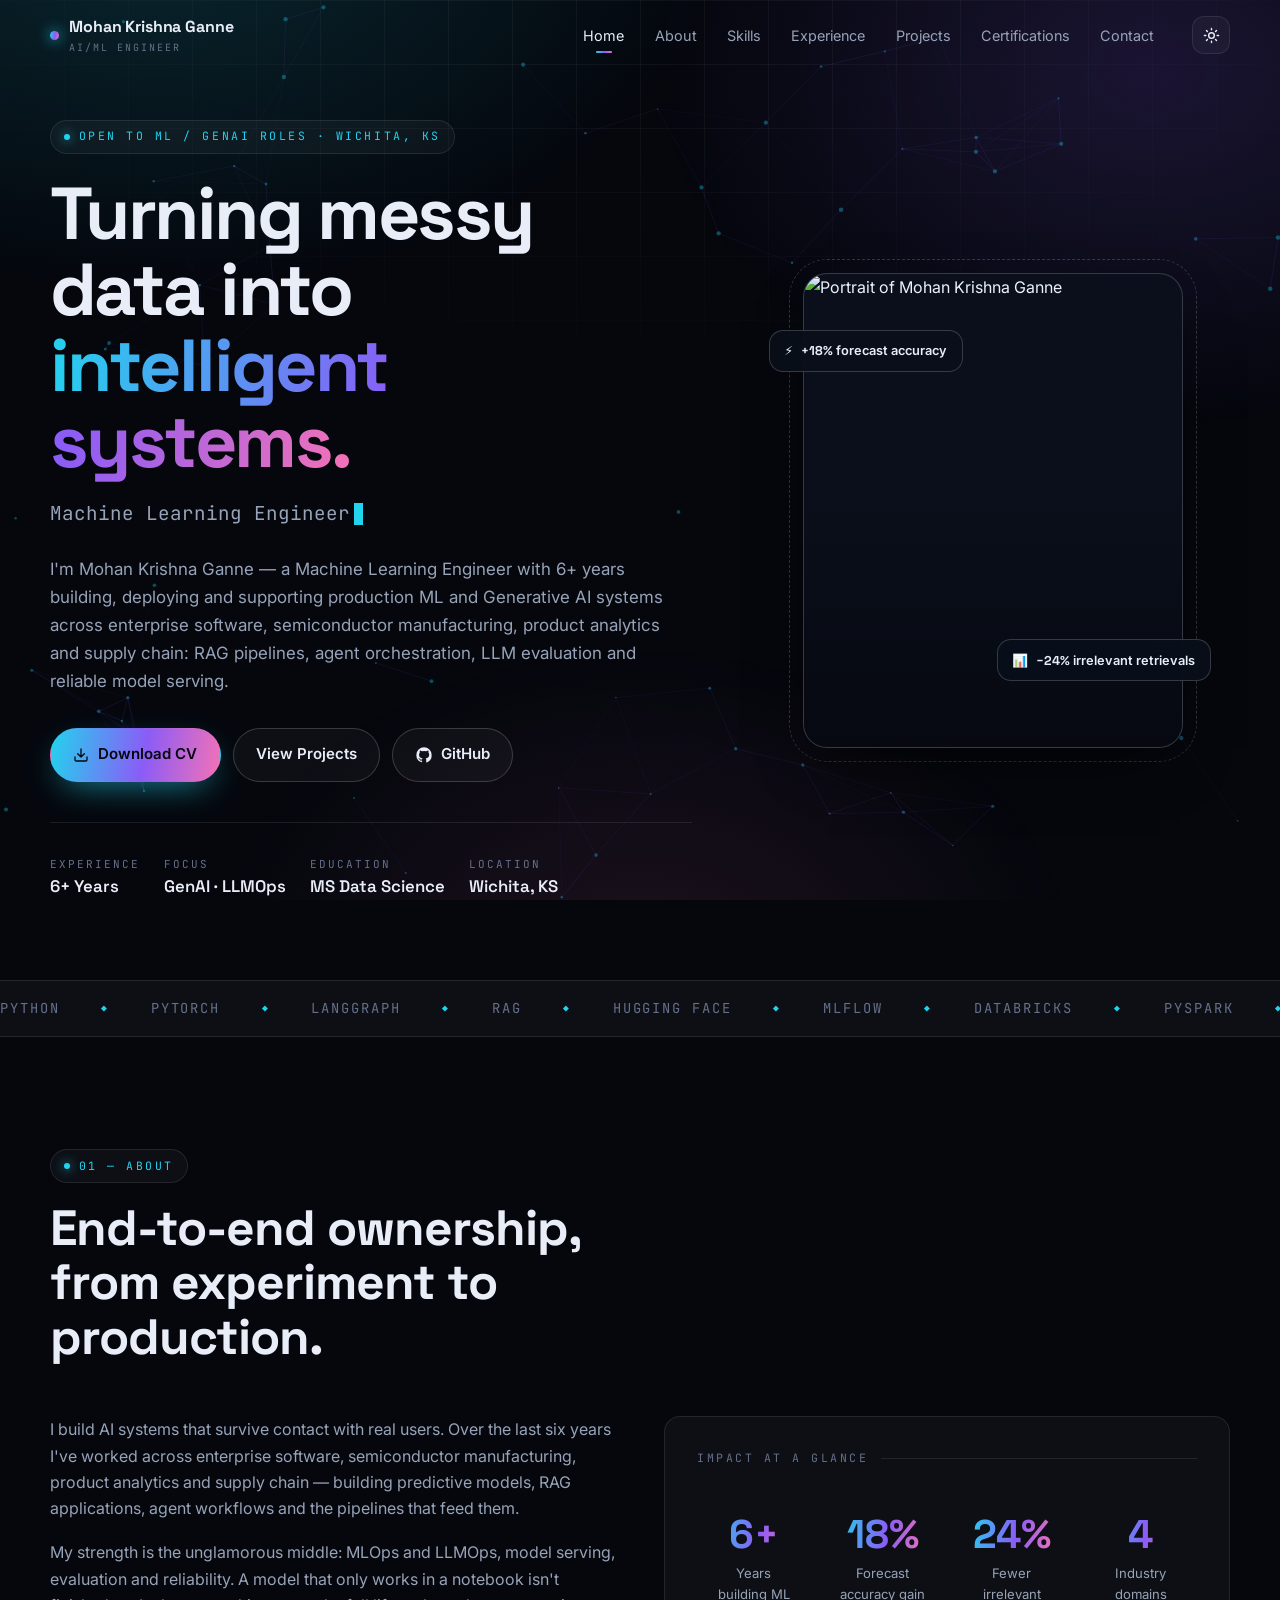
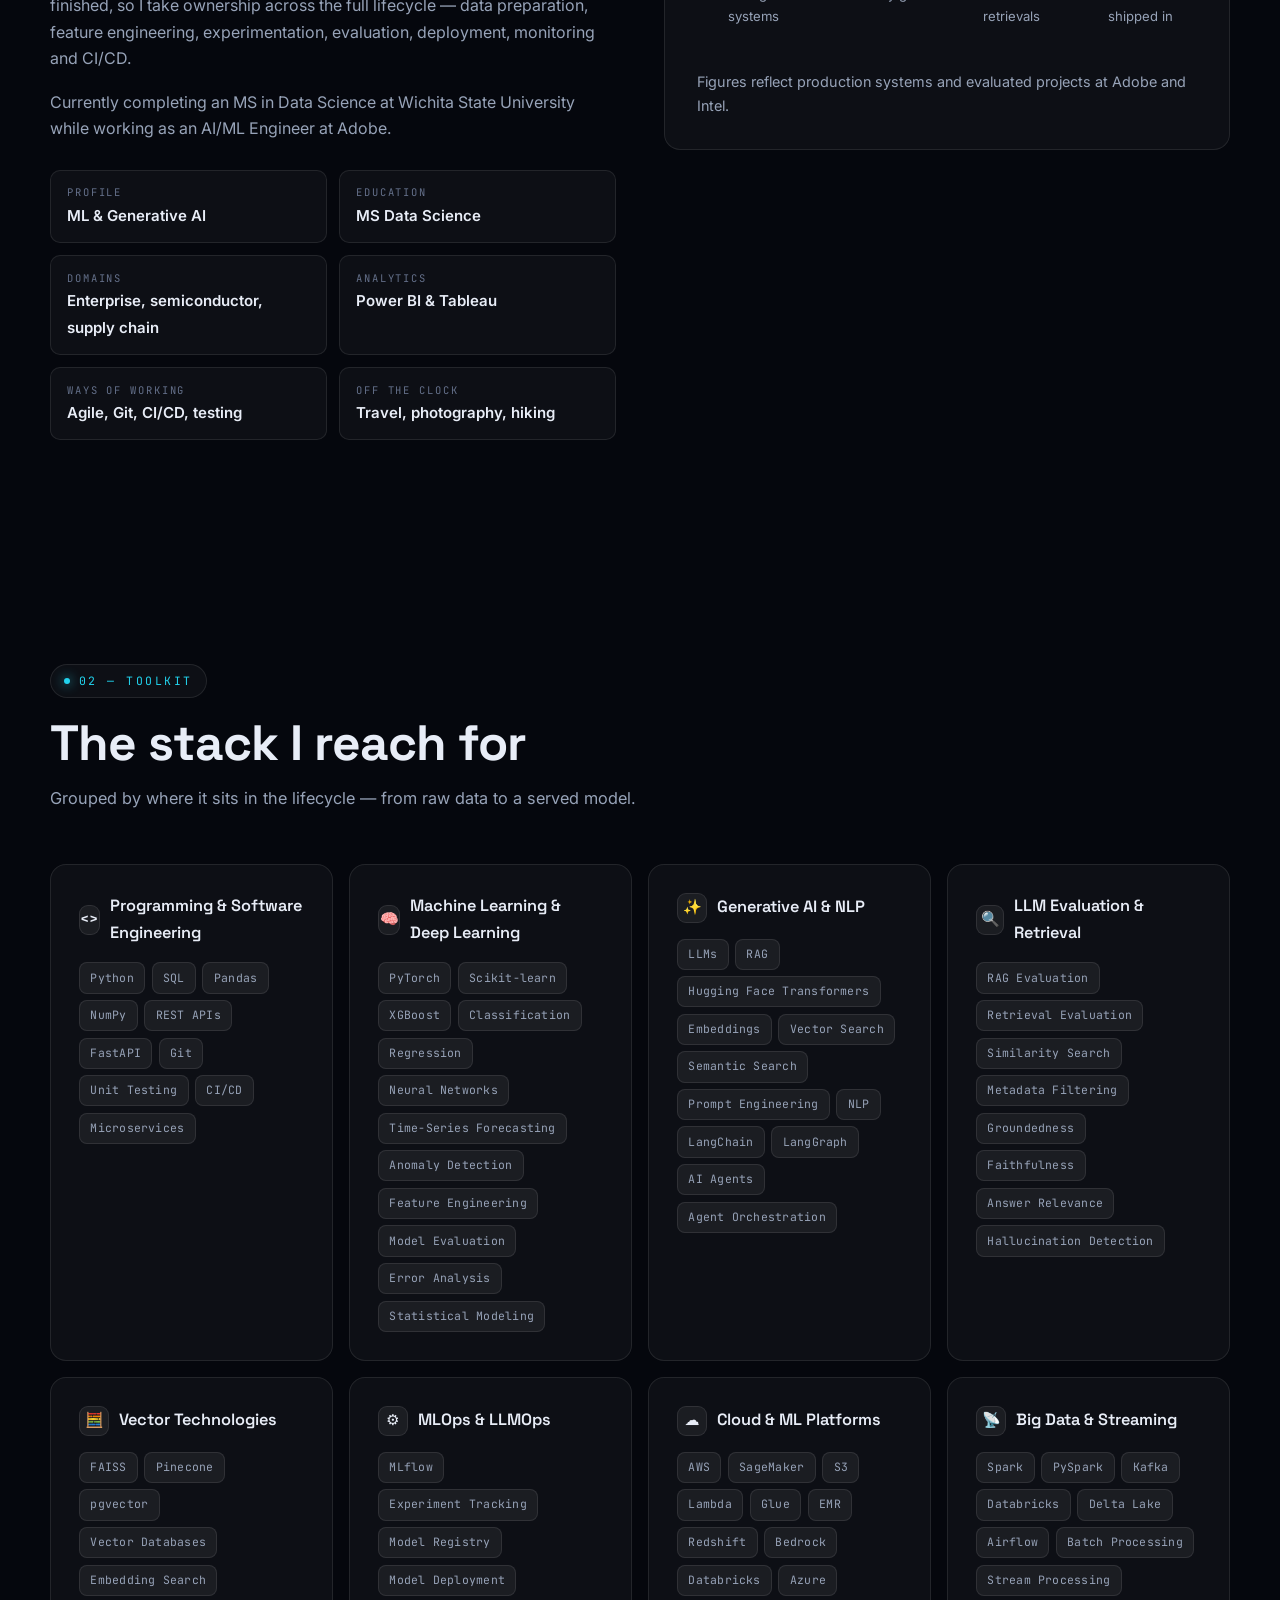
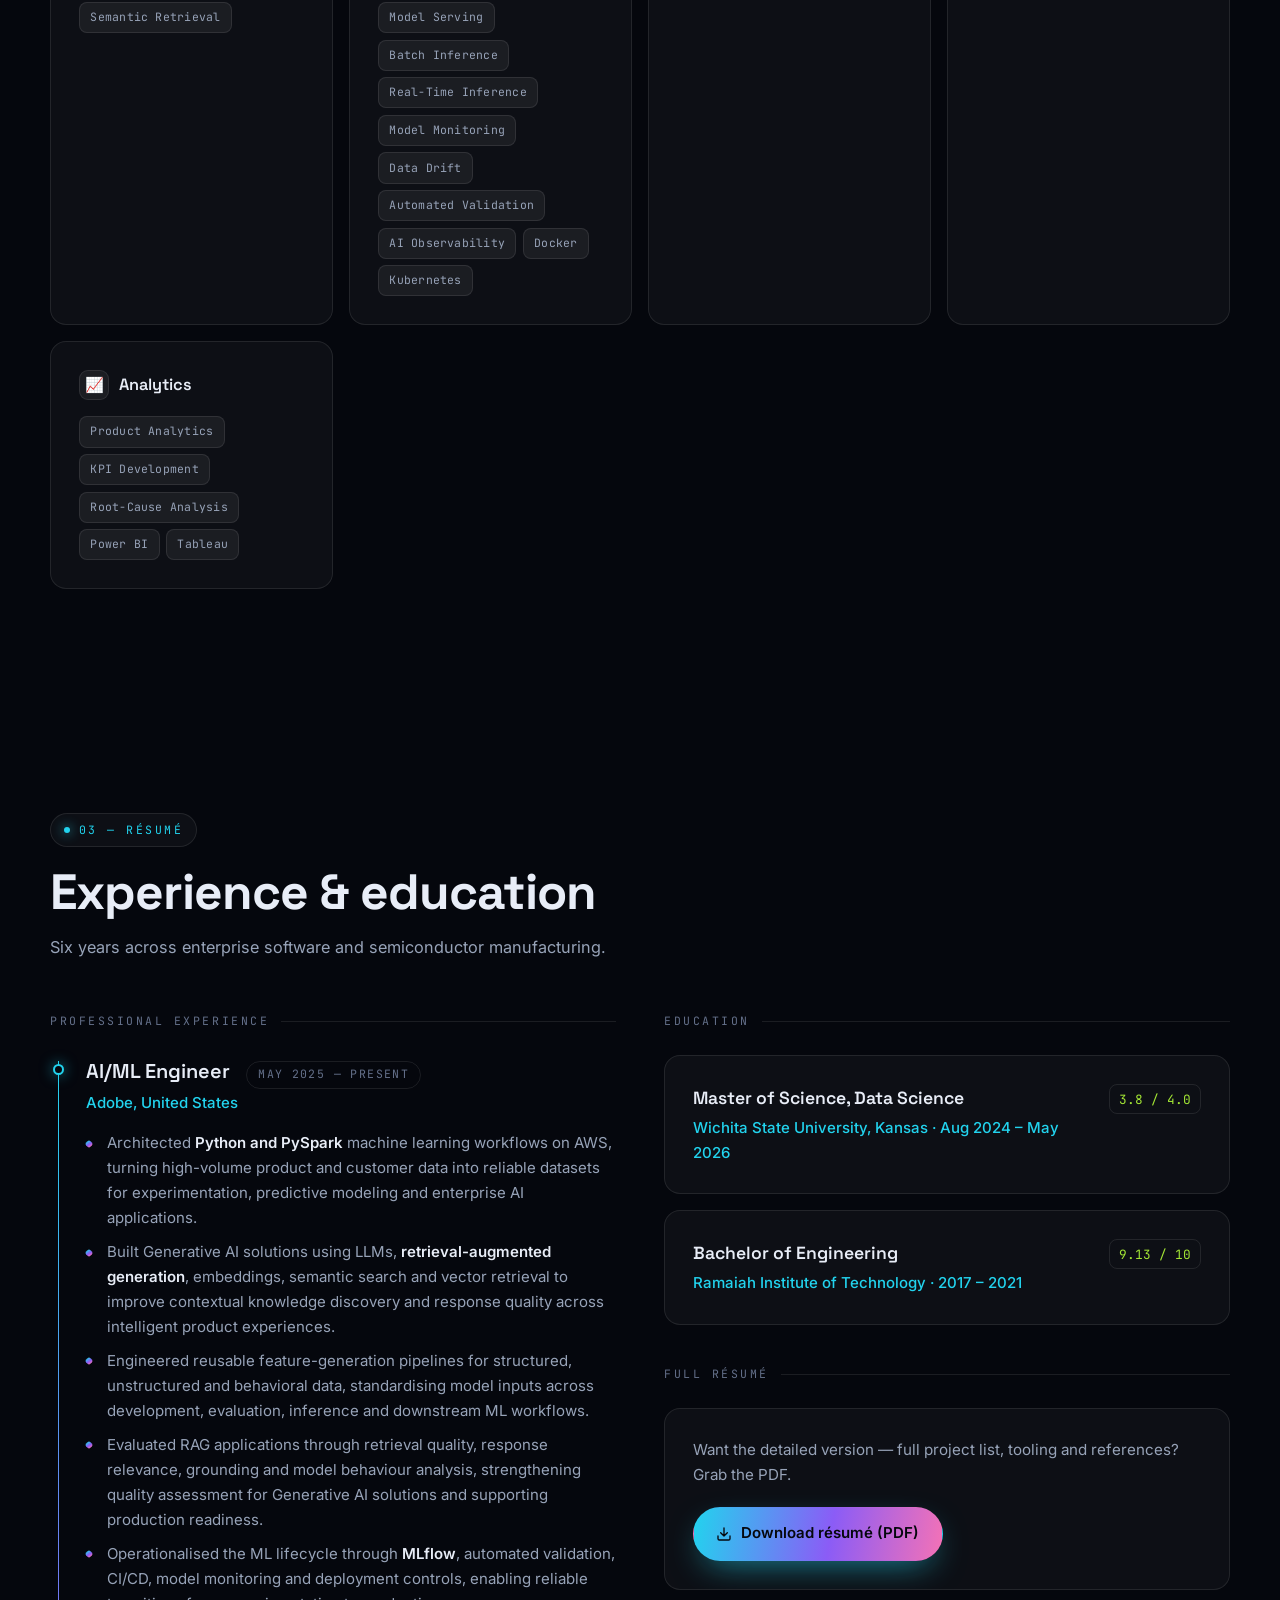
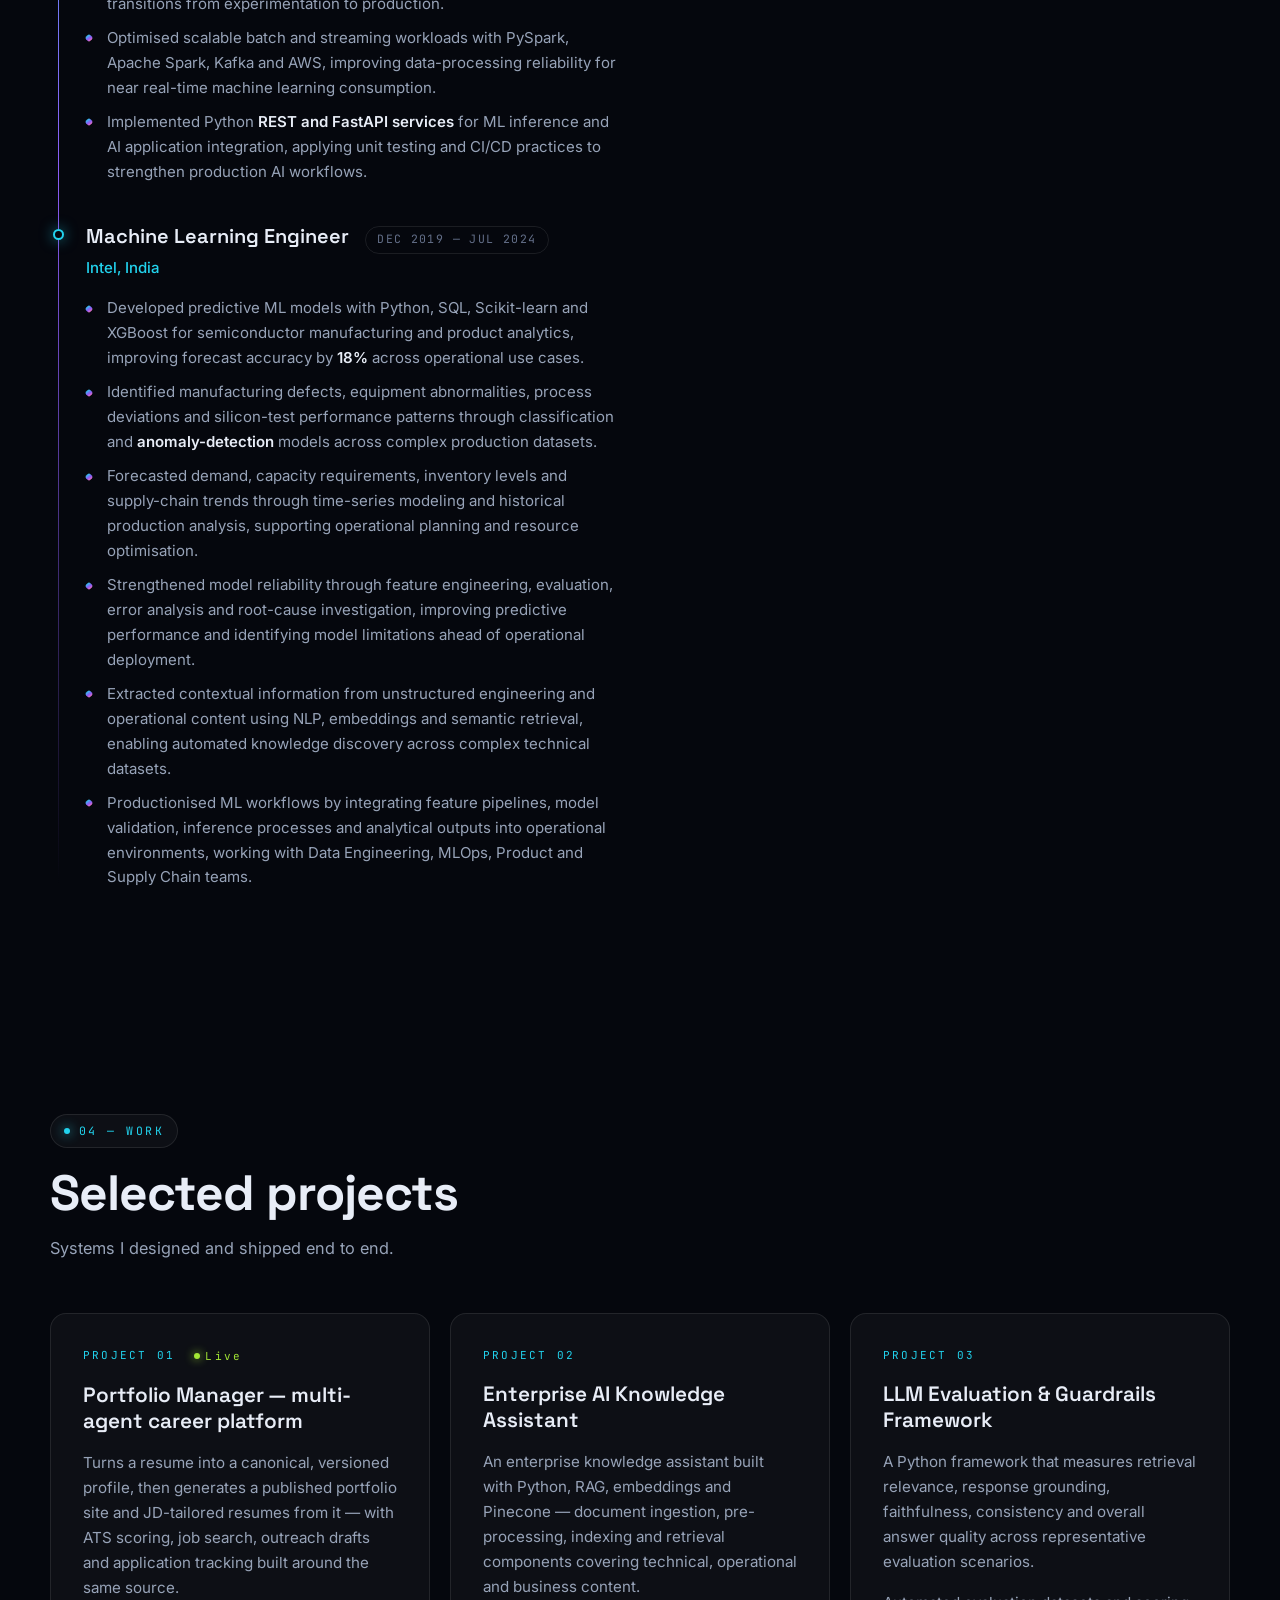
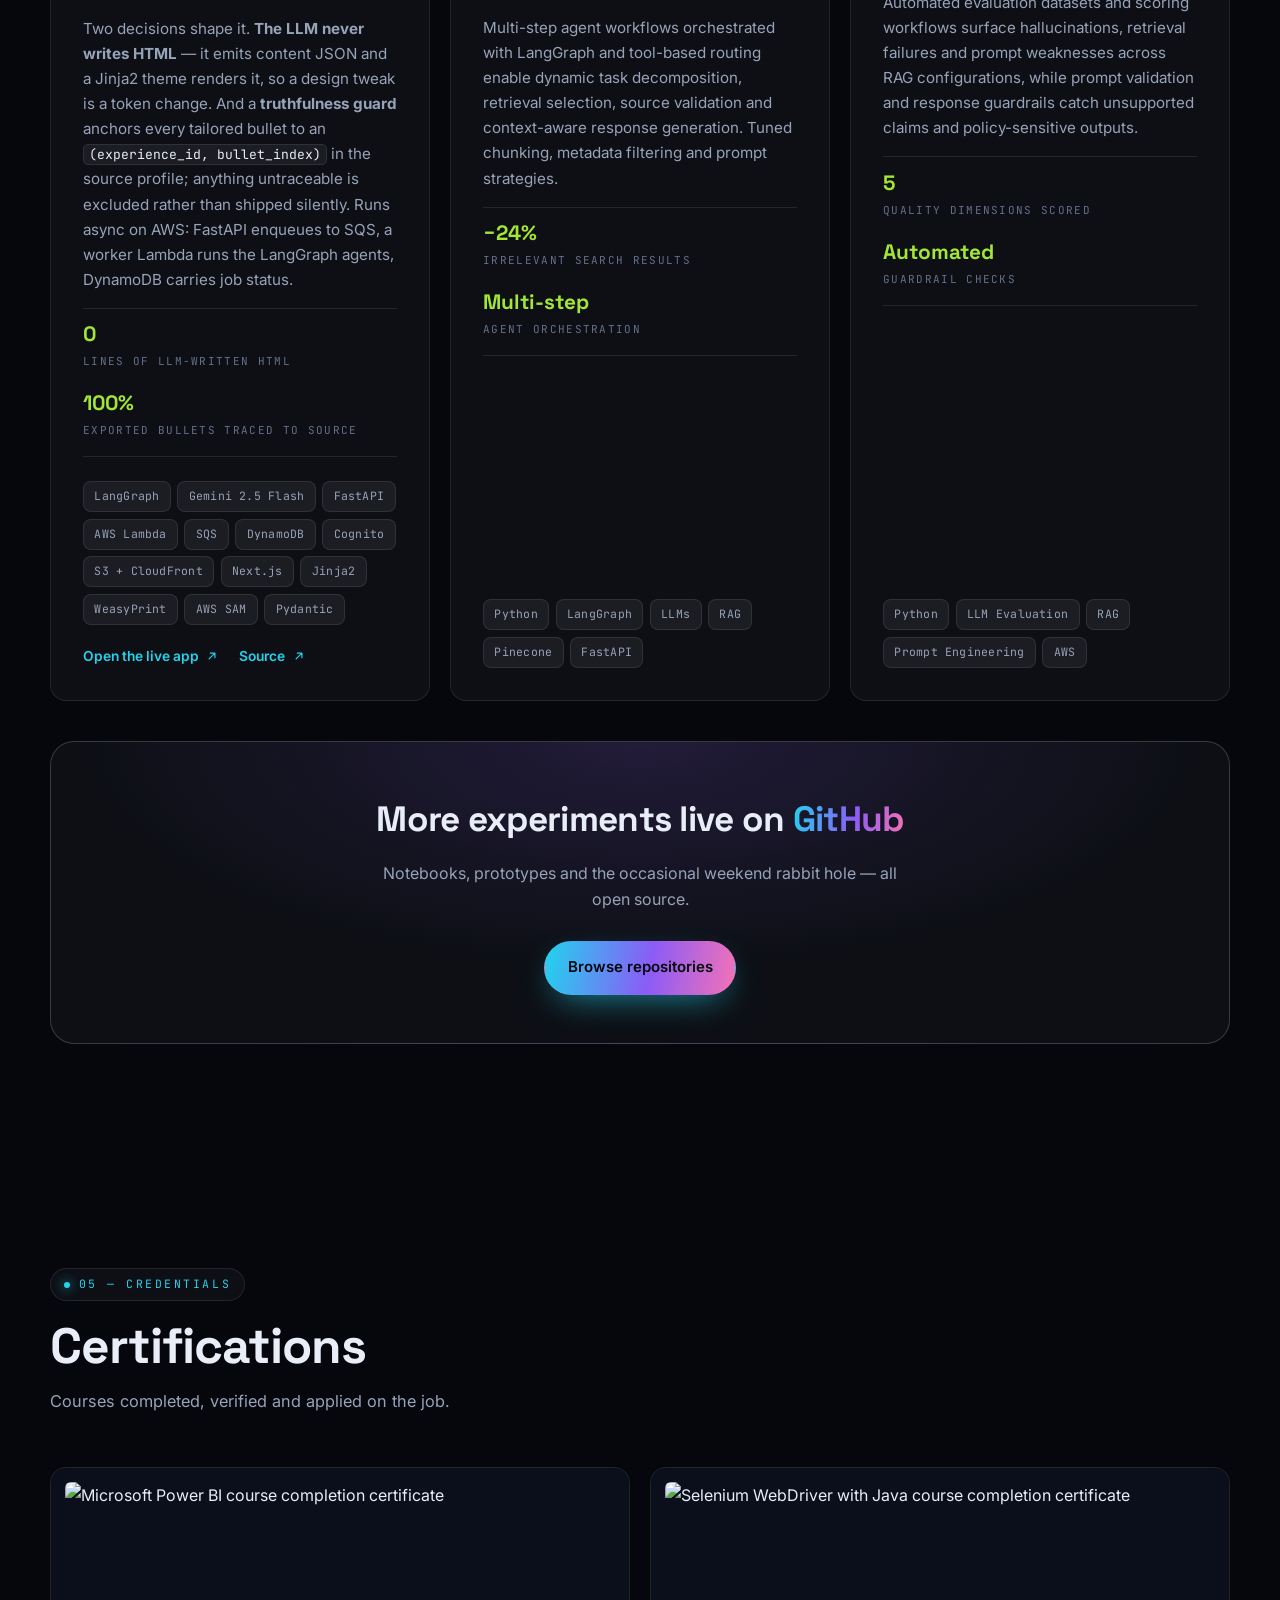
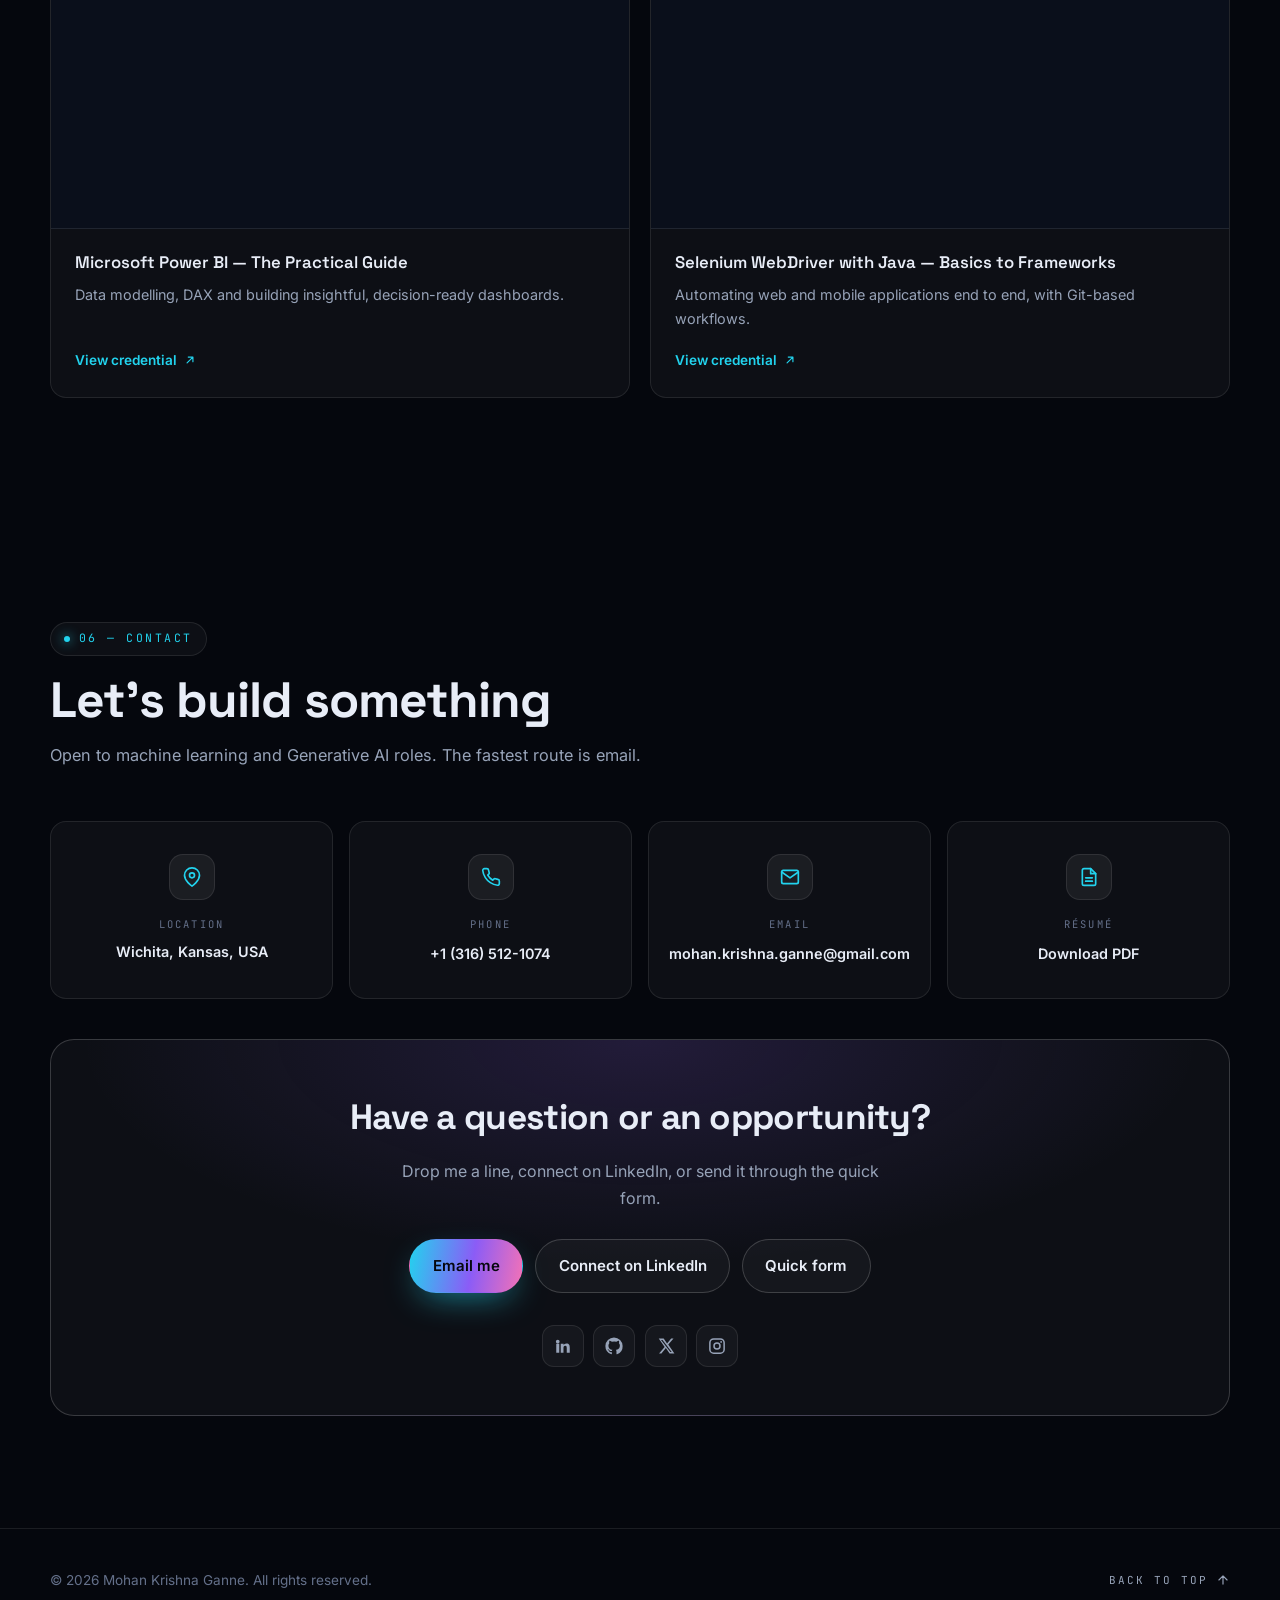
==== commit 8bf1ea3c: "Condense the Portfolio Manager description Four paragraphs down to two (106 words), closer to the ot" ====
--- a/index.html
+++ b/index.html
@@ -464,29 +464,16 @@
 						<h3>Portfolio Manager &mdash; multi-agent career platform</h3>
 						<p>
 							Turns a resume into a canonical, versioned profile, then generates a published
-							portfolio site and JD-tailored resumes from that single source &mdash; alongside ATS
-							readiness scoring, job search, recruiter outreach drafts, interview prep and
-							application tracking.
-						</p>
-						<p>
-							<b>The LLM never writes HTML.</b> The portfolio graph's <code>curate</code> step emits
-							content JSON only; a hand-built Jinja2 theme renders it deterministically, so a design
-							tweak is a token change rather than a full regeneration.
-						</p>
-						<p>
-							Tailoring runs <code>parse_jd &rarr; match &rarr; tailor &rarr; guard</code>, where
-							matching is deterministic keyword overlap rather than an LLM call. The
-							<b>truthfulness guard</b> requires every tailored bullet to trace to a specific
-							<code>(experience_id, bullet_index)</code> in the source profile, re-checking the
-							anchor itself instead of trusting the model's own "supported" flag. Anything
-							untraceable is excluded from exports rather than shipped silently.
-						</p>
-						<p>
-							Serverless and fully async: a FastAPI Lambda enqueues to SQS and returns immediately,
-							a container-image worker Lambda runs the LangGraph agents, and DynamoDB carries job
-							status the frontend polls. Shared Pydantic models enforce one schema across the API,
-							the LLM's structured output and the renderers. Publishing to GitHub is a separate,
-							explicit job &mdash; never a side effect of generating.
+							portfolio site and JD-tailored resumes from it &mdash; with ATS scoring, job search,
+							outreach drafts and application tracking built around the same source.
+						</p>
+						<p>
+							Two decisions shape it. <b>The LLM never writes HTML</b> &mdash; it emits content JSON
+							and a Jinja2 theme renders it, so a design tweak is a token change. And a
+							<b>truthfulness guard</b> anchors every tailored bullet to an
+							<code>(experience_id, bullet_index)</code> in the source profile; anything untraceable
+							is excluded rather than shipped silently. Runs async on AWS: FastAPI enqueues to SQS,
+							a worker Lambda runs the LangGraph agents, DynamoDB carries job status.
 						</p>
 						<div class="metrics">
 							<div><b>0</b><span>Lines of LLM-written HTML</span></div>
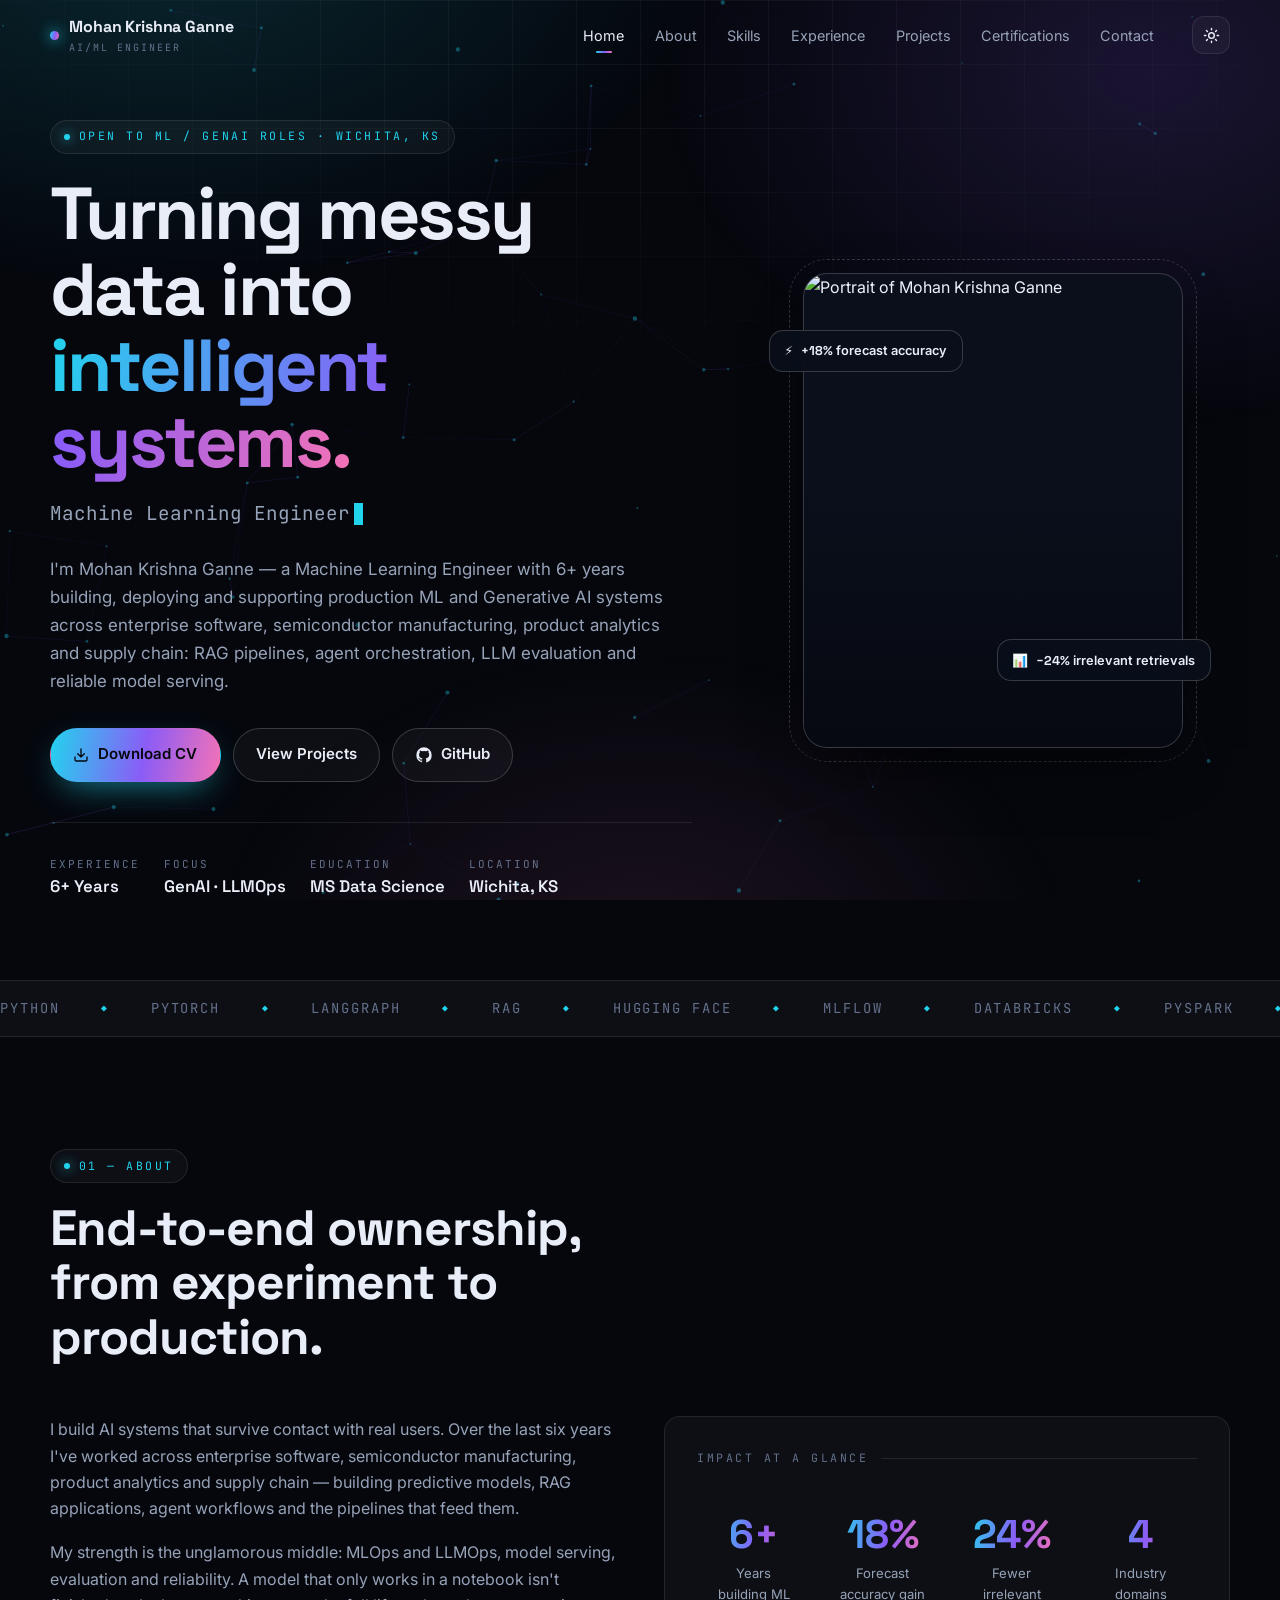
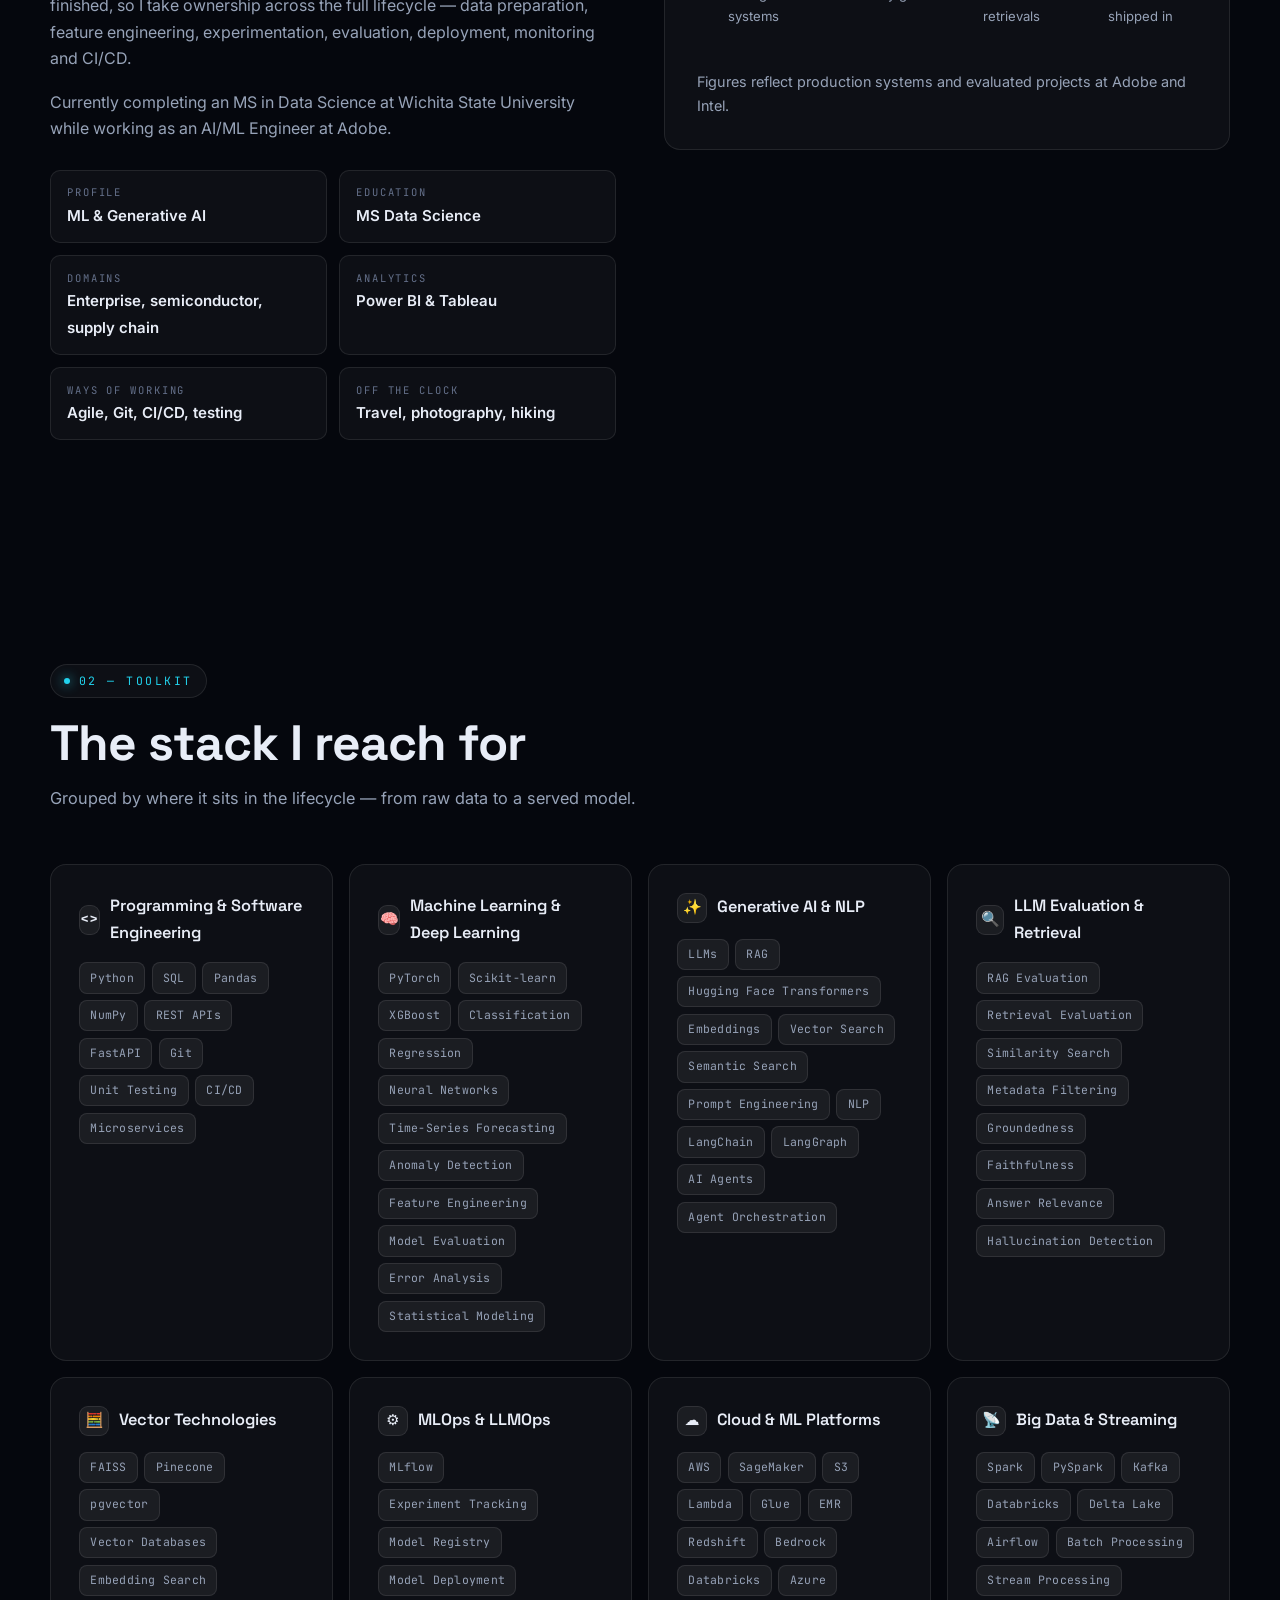
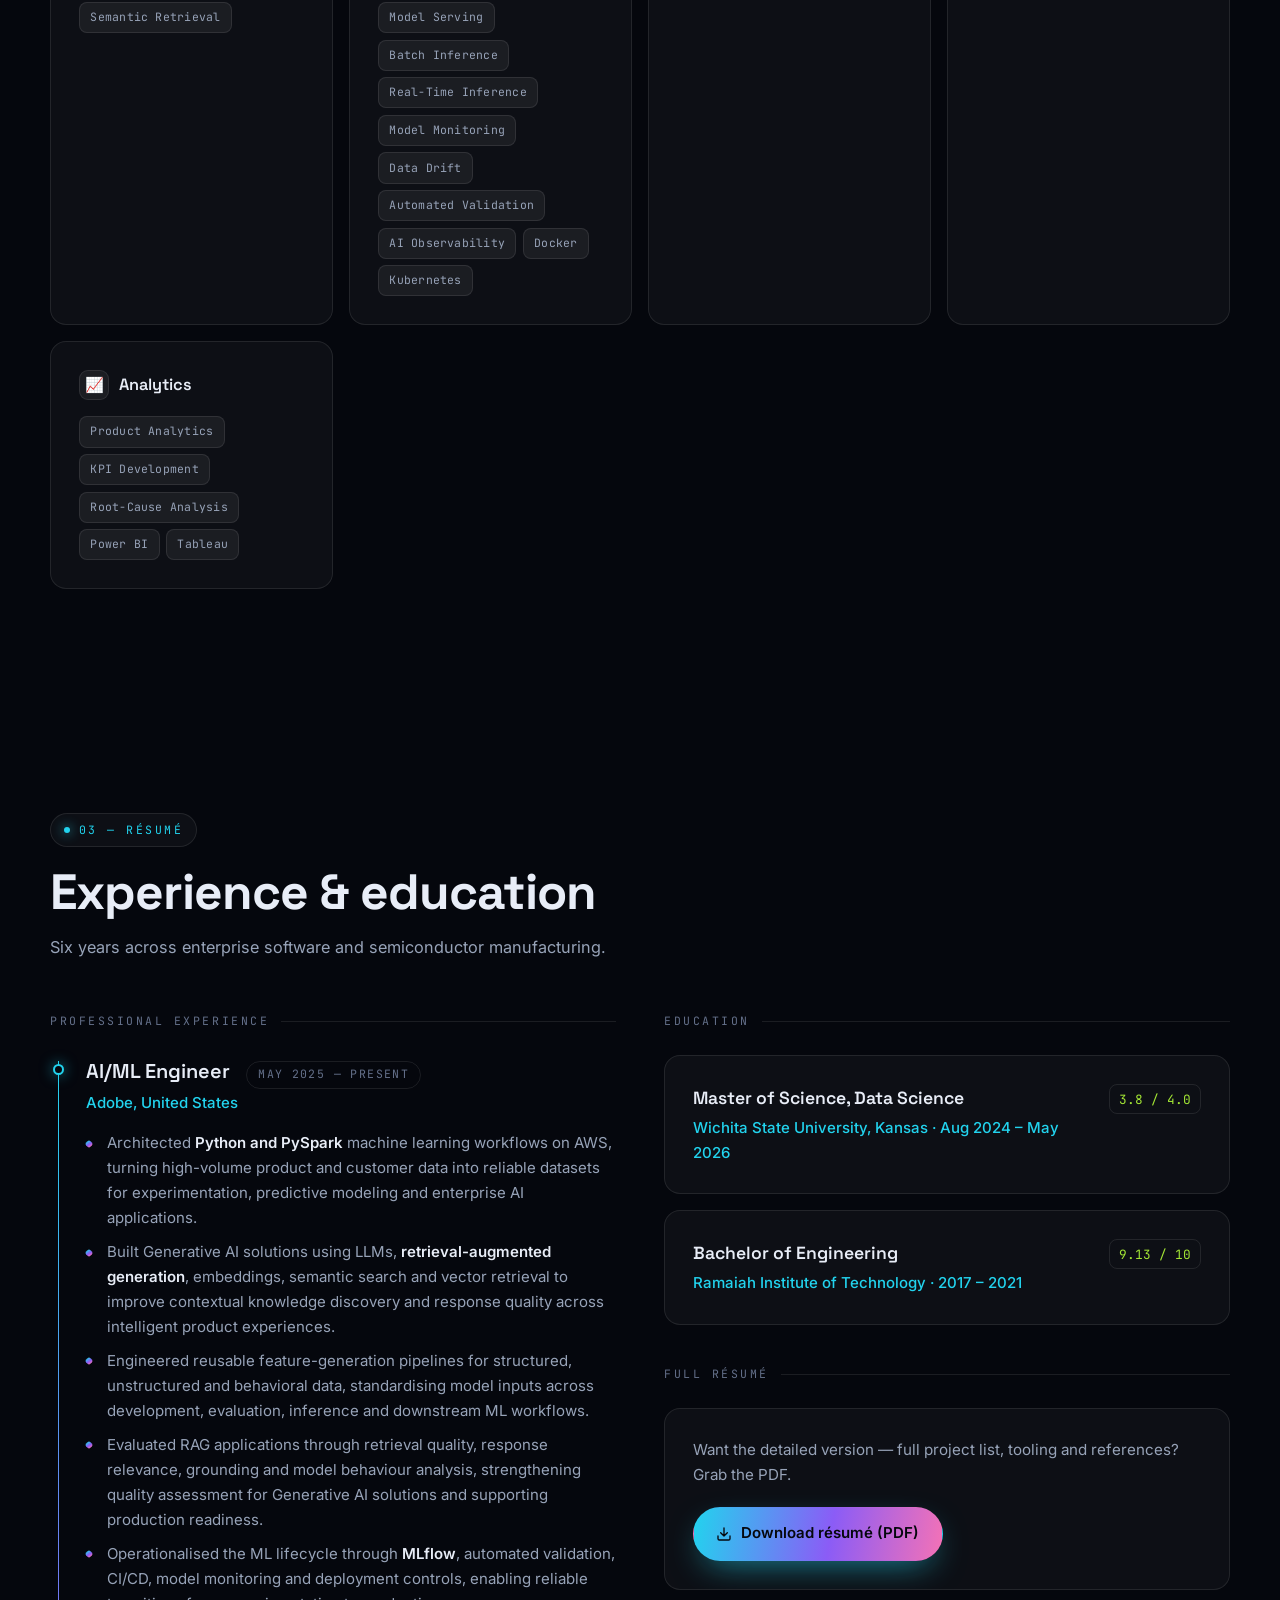
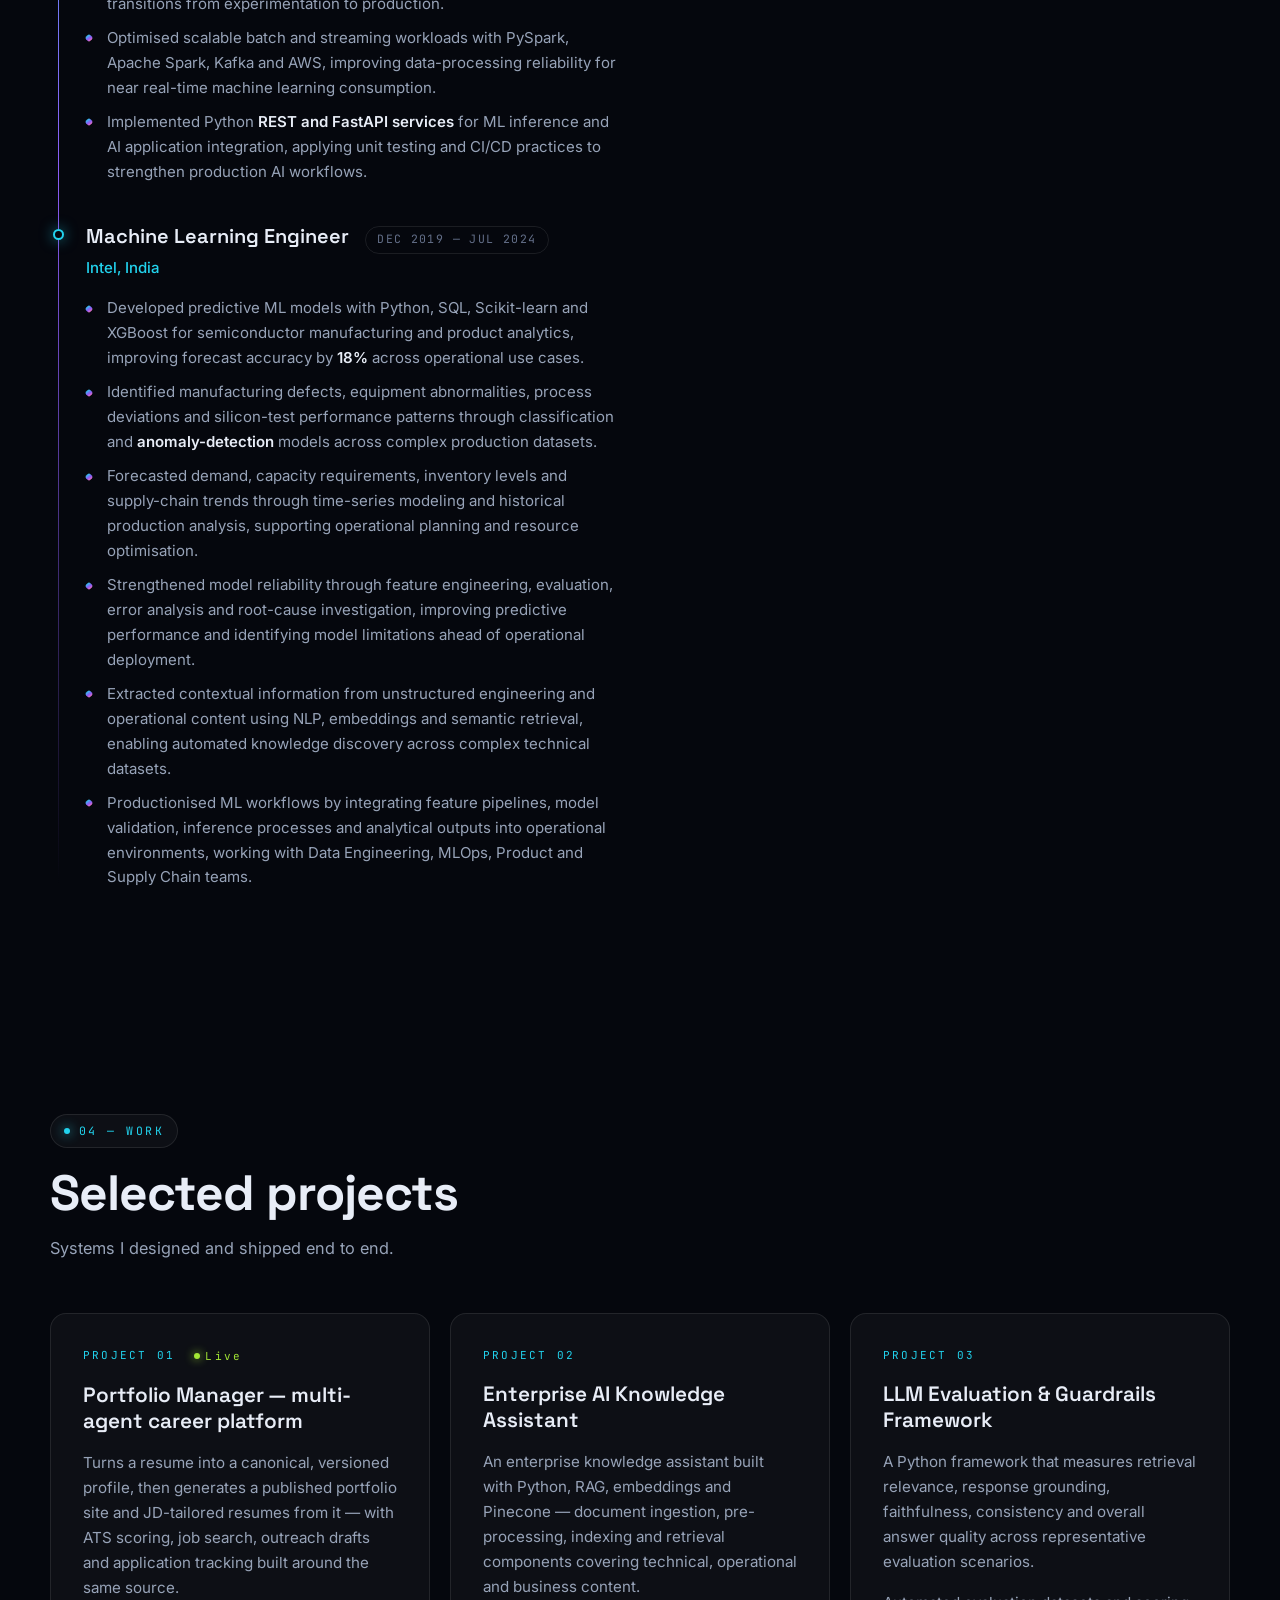
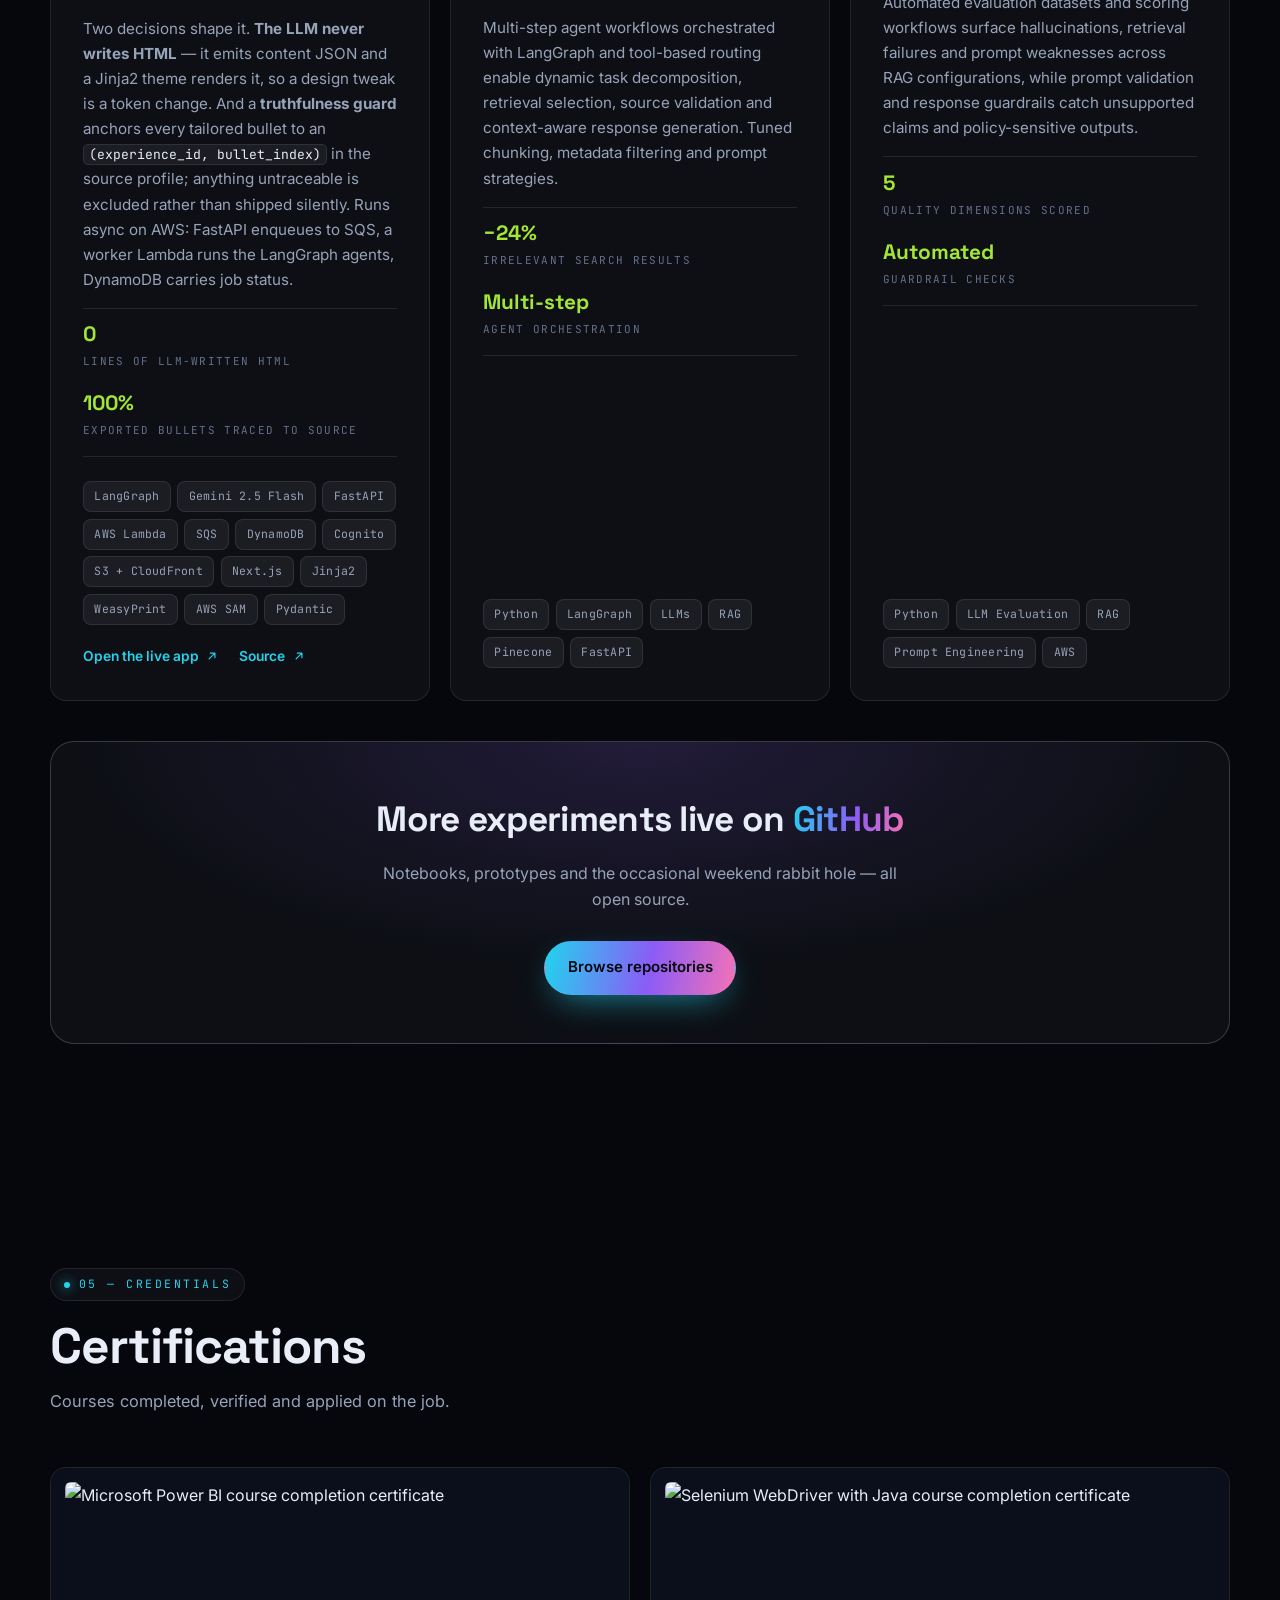
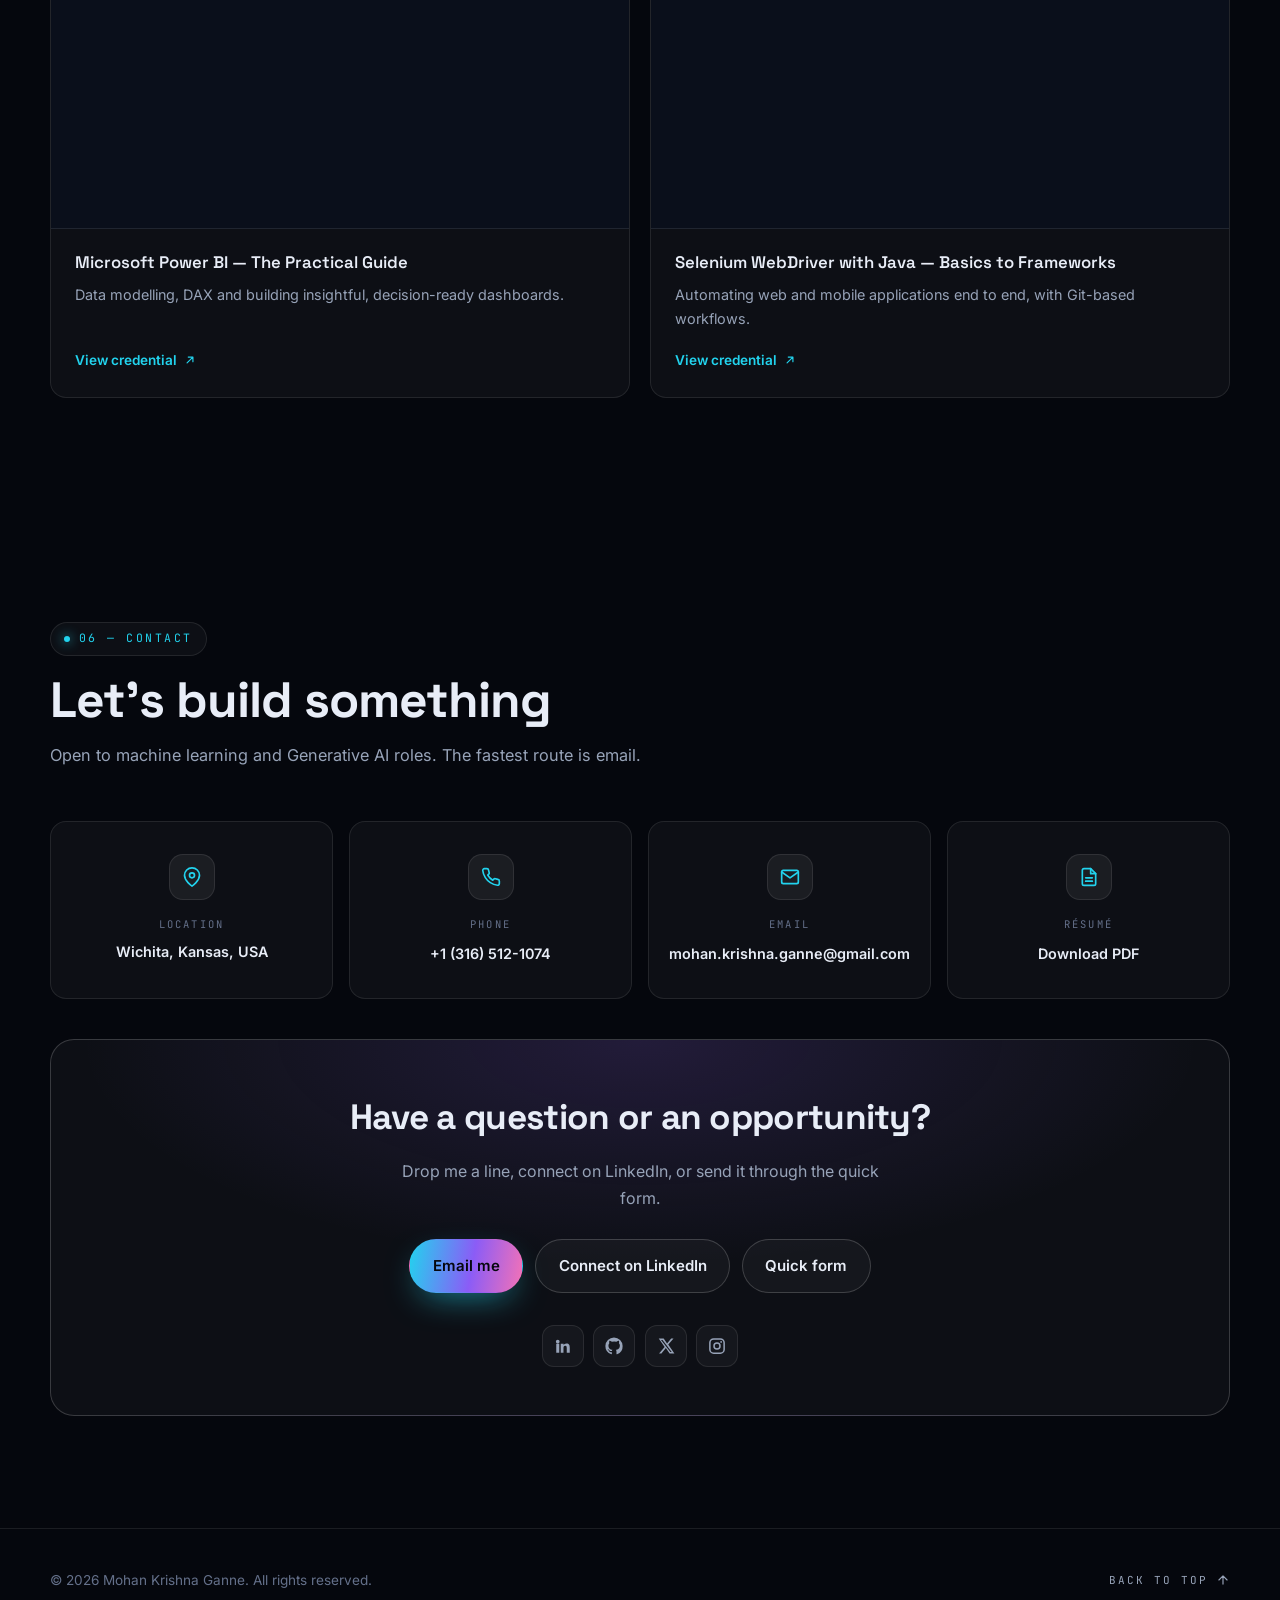
==== commit 192f46cd: "Point LinkedIn links at the current profile URL Both the contact CTA and the social icon now use lin" ====
--- a/index.html
+++ b/index.html
@@ -679,14 +679,14 @@
 					<p>Drop me a line, connect on LinkedIn, or send it through the quick form.</p>
 					<div class="cta-actions">
 						<a class="btn btn-primary" href="mailto:mohan.krishna.ganne@gmail.com">Email me</a>
-						<a class="btn btn-ghost" href="https://www.linkedin.com/in/mohan-krishna-ganne/" target="_blank"
+						<a class="btn btn-ghost" href="https://www.linkedin.com/in/i-am-mohankrishna/" target="_blank"
 							rel="noopener noreferrer">Connect on LinkedIn</a>
 						<a class="btn btn-ghost" href="https://forms.gle/yBjYH7Mj7BhVxm9c7" target="_blank"
 							rel="noopener noreferrer">Quick form</a>
 					</div>
 
 					<div class="socials">
-						<a href="https://www.linkedin.com/in/mohan-krishna-ganne/" target="_blank"
+						<a href="https://www.linkedin.com/in/i-am-mohankrishna/" target="_blank"
 							rel="noopener noreferrer" aria-label="LinkedIn">
 							<svg viewBox="0 0 24 24" fill="currentColor" aria-hidden="true">
 								<path d="M4.98 3.5a2.5 2.5 0 1 1 0 5 2.5 2.5 0 0 1 0-5zM3 9h4v12H3zM9 9h3.8v1.7h.05c.53-.95 1.83-1.95 3.76-1.95C20.4 8.75 21 11 21 14.1V21h-4v-6.1c0-1.45-.03-3.3-2.02-3.3-2.02 0-2.33 1.57-2.33 3.2V21H9z"></path>
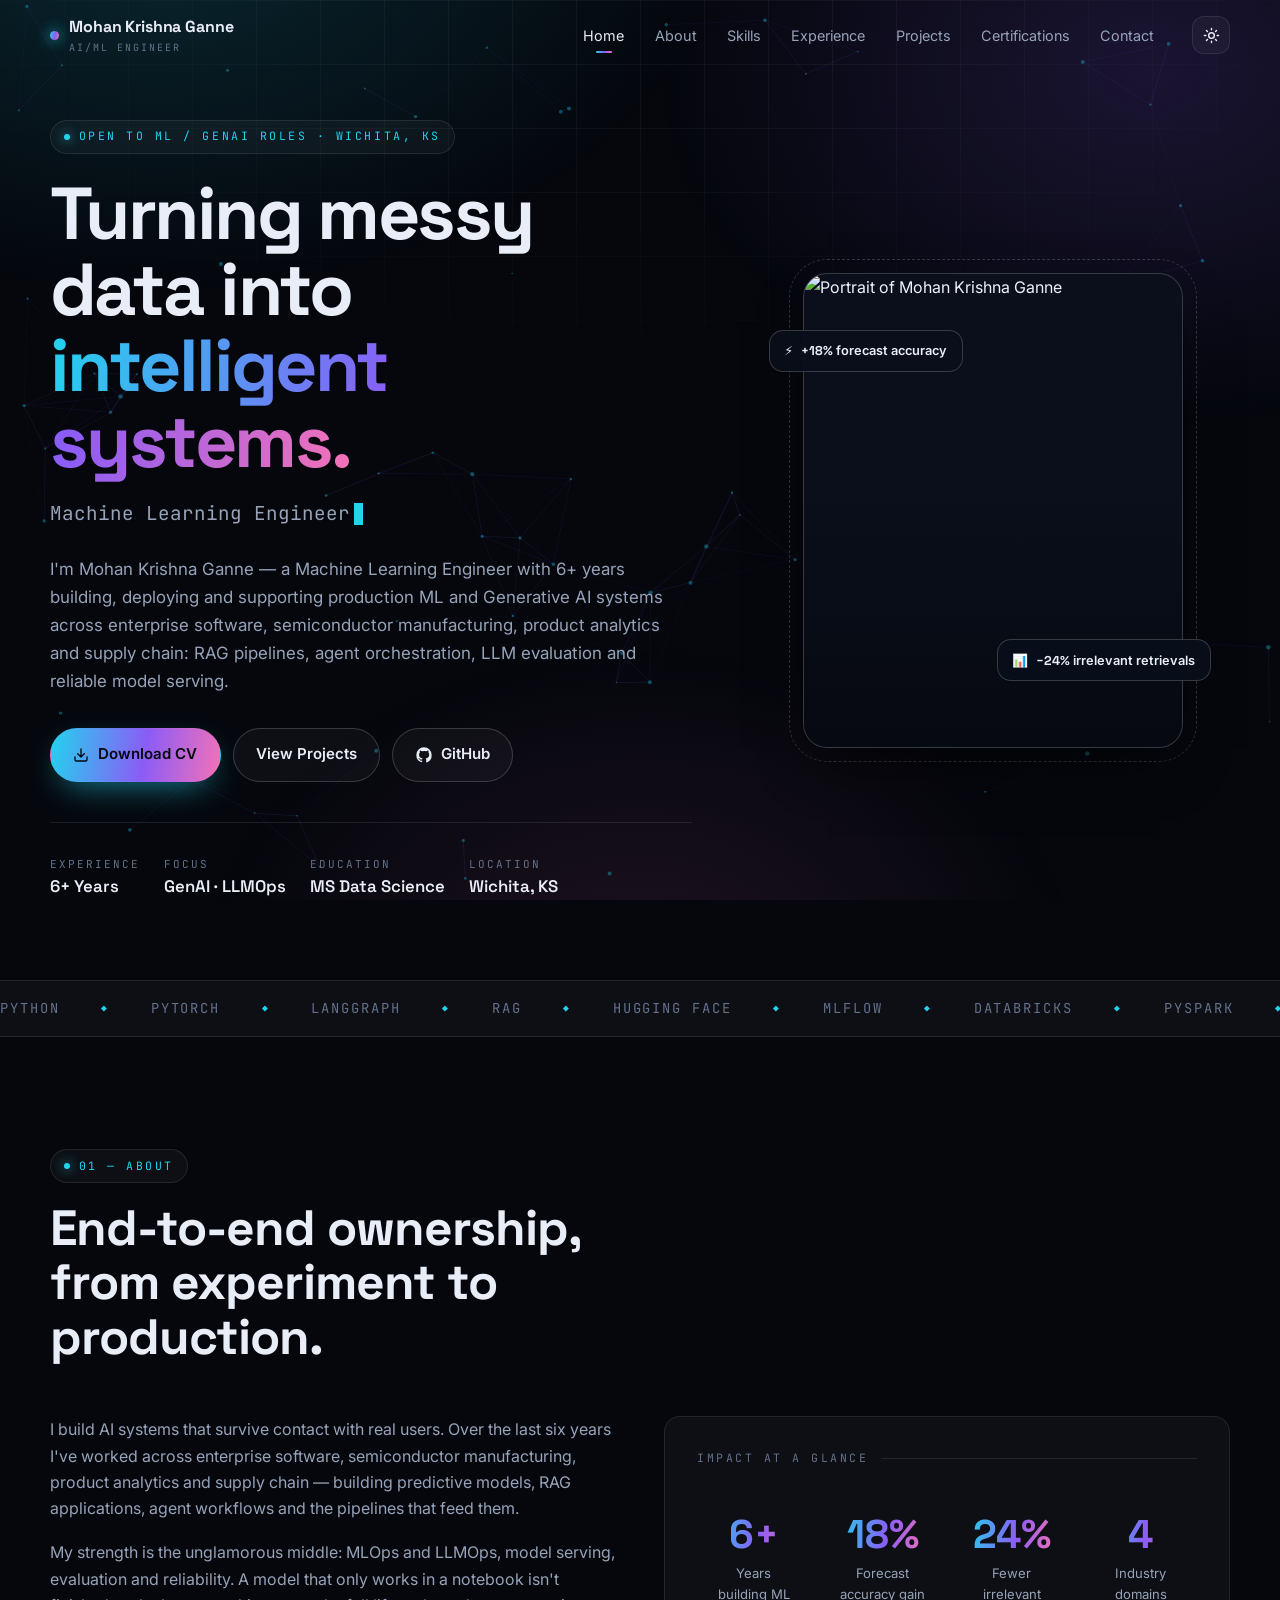
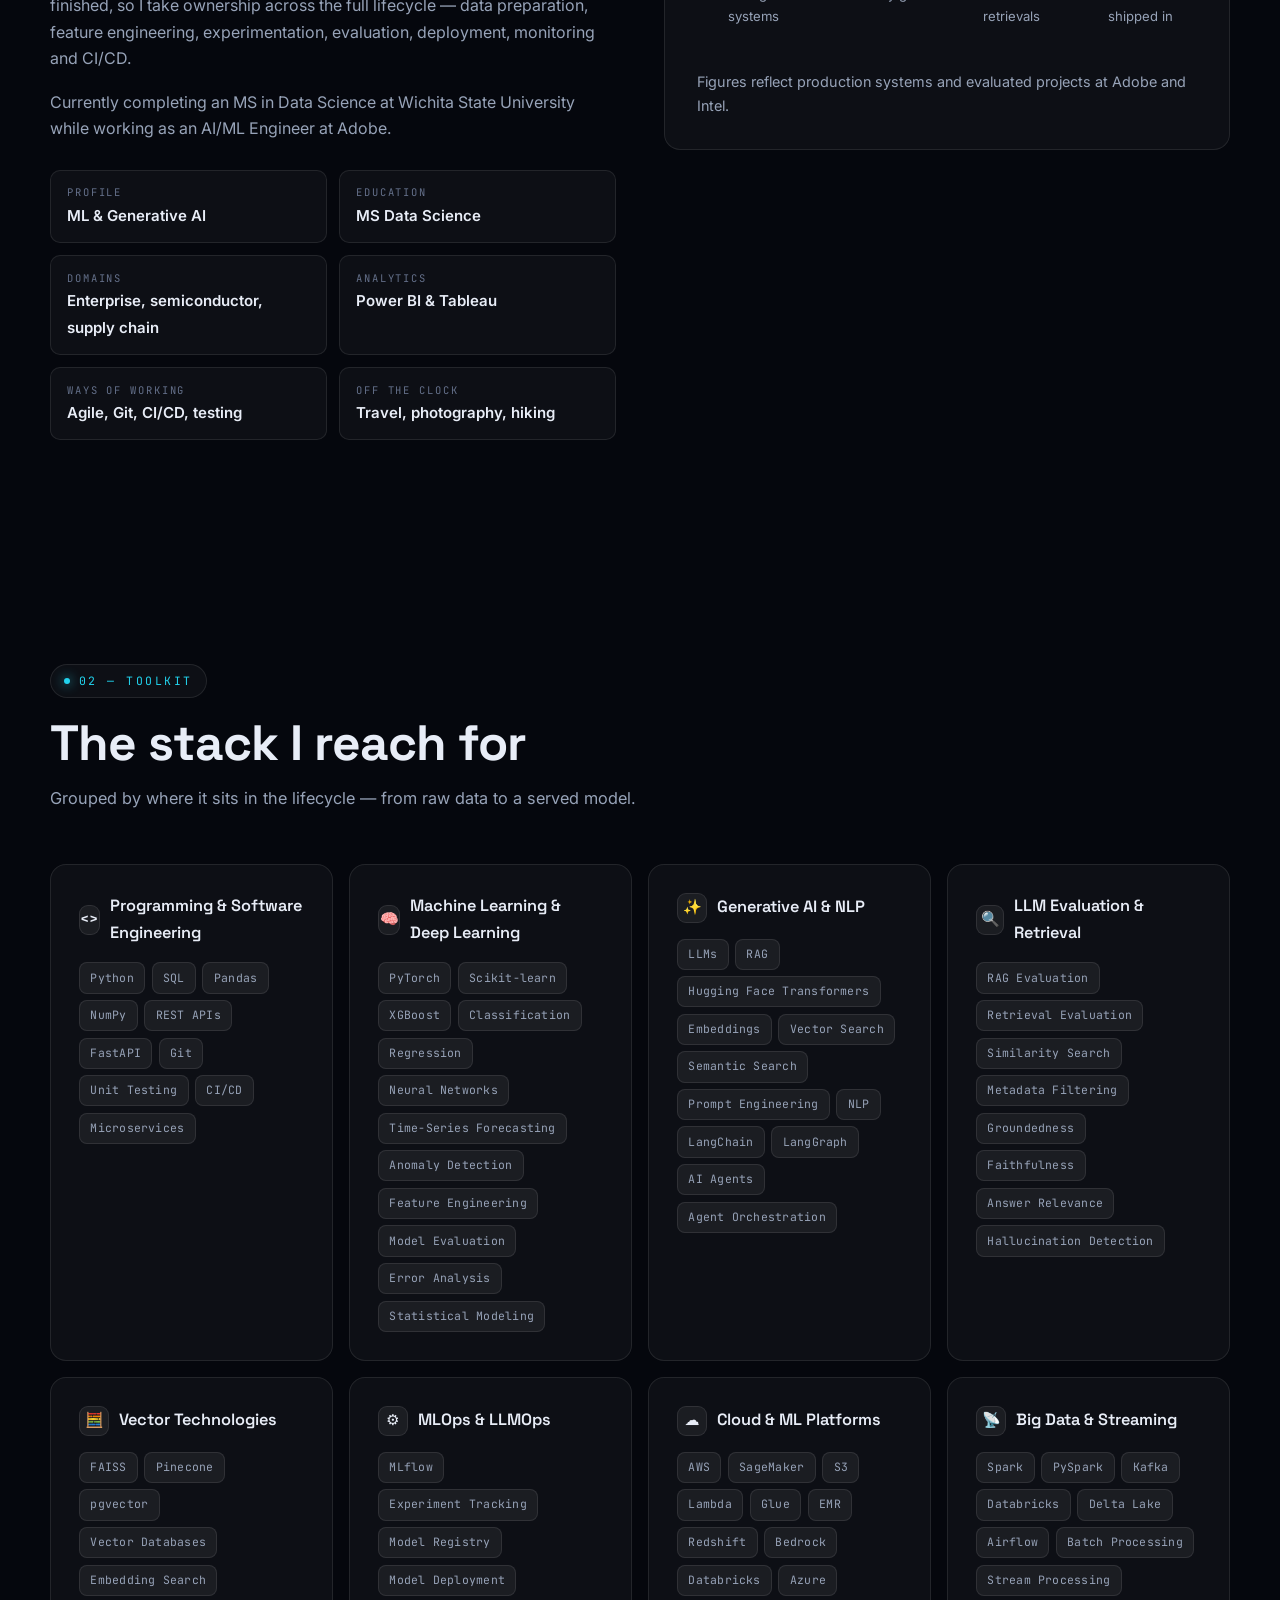
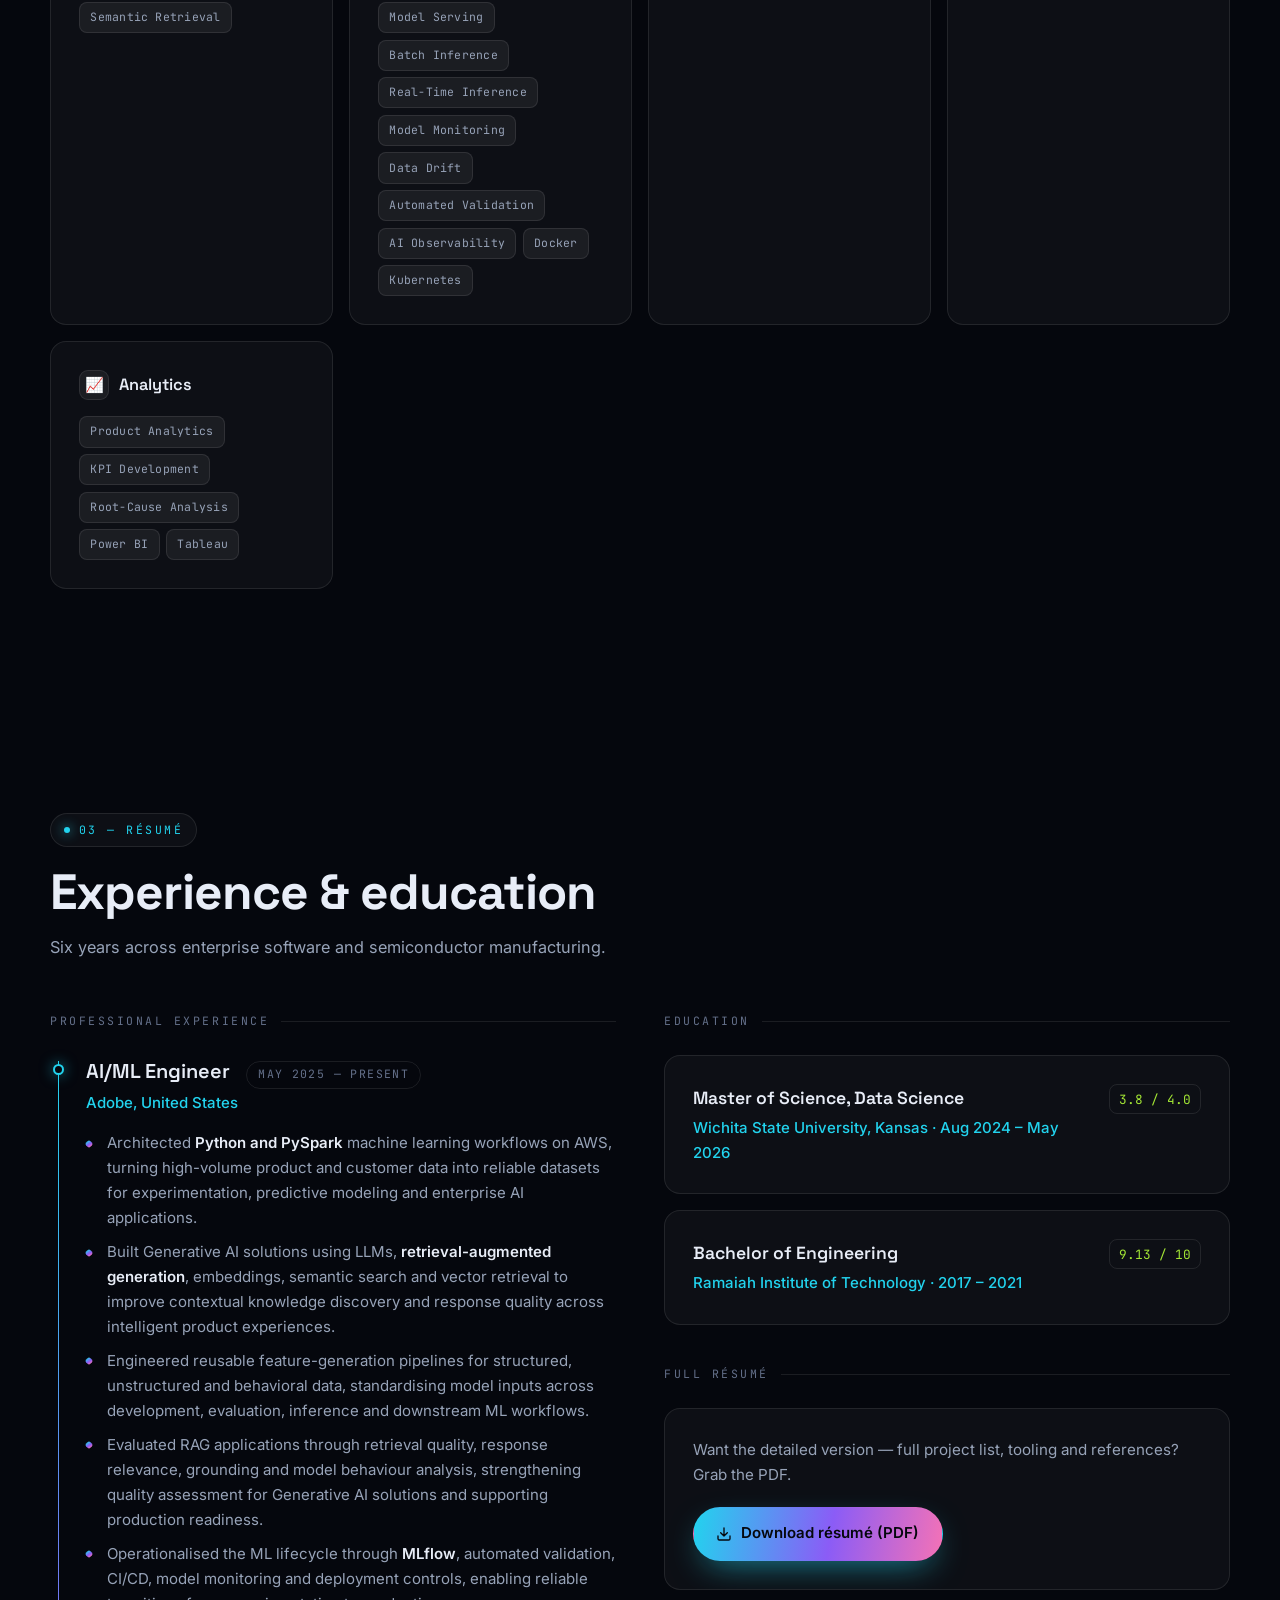
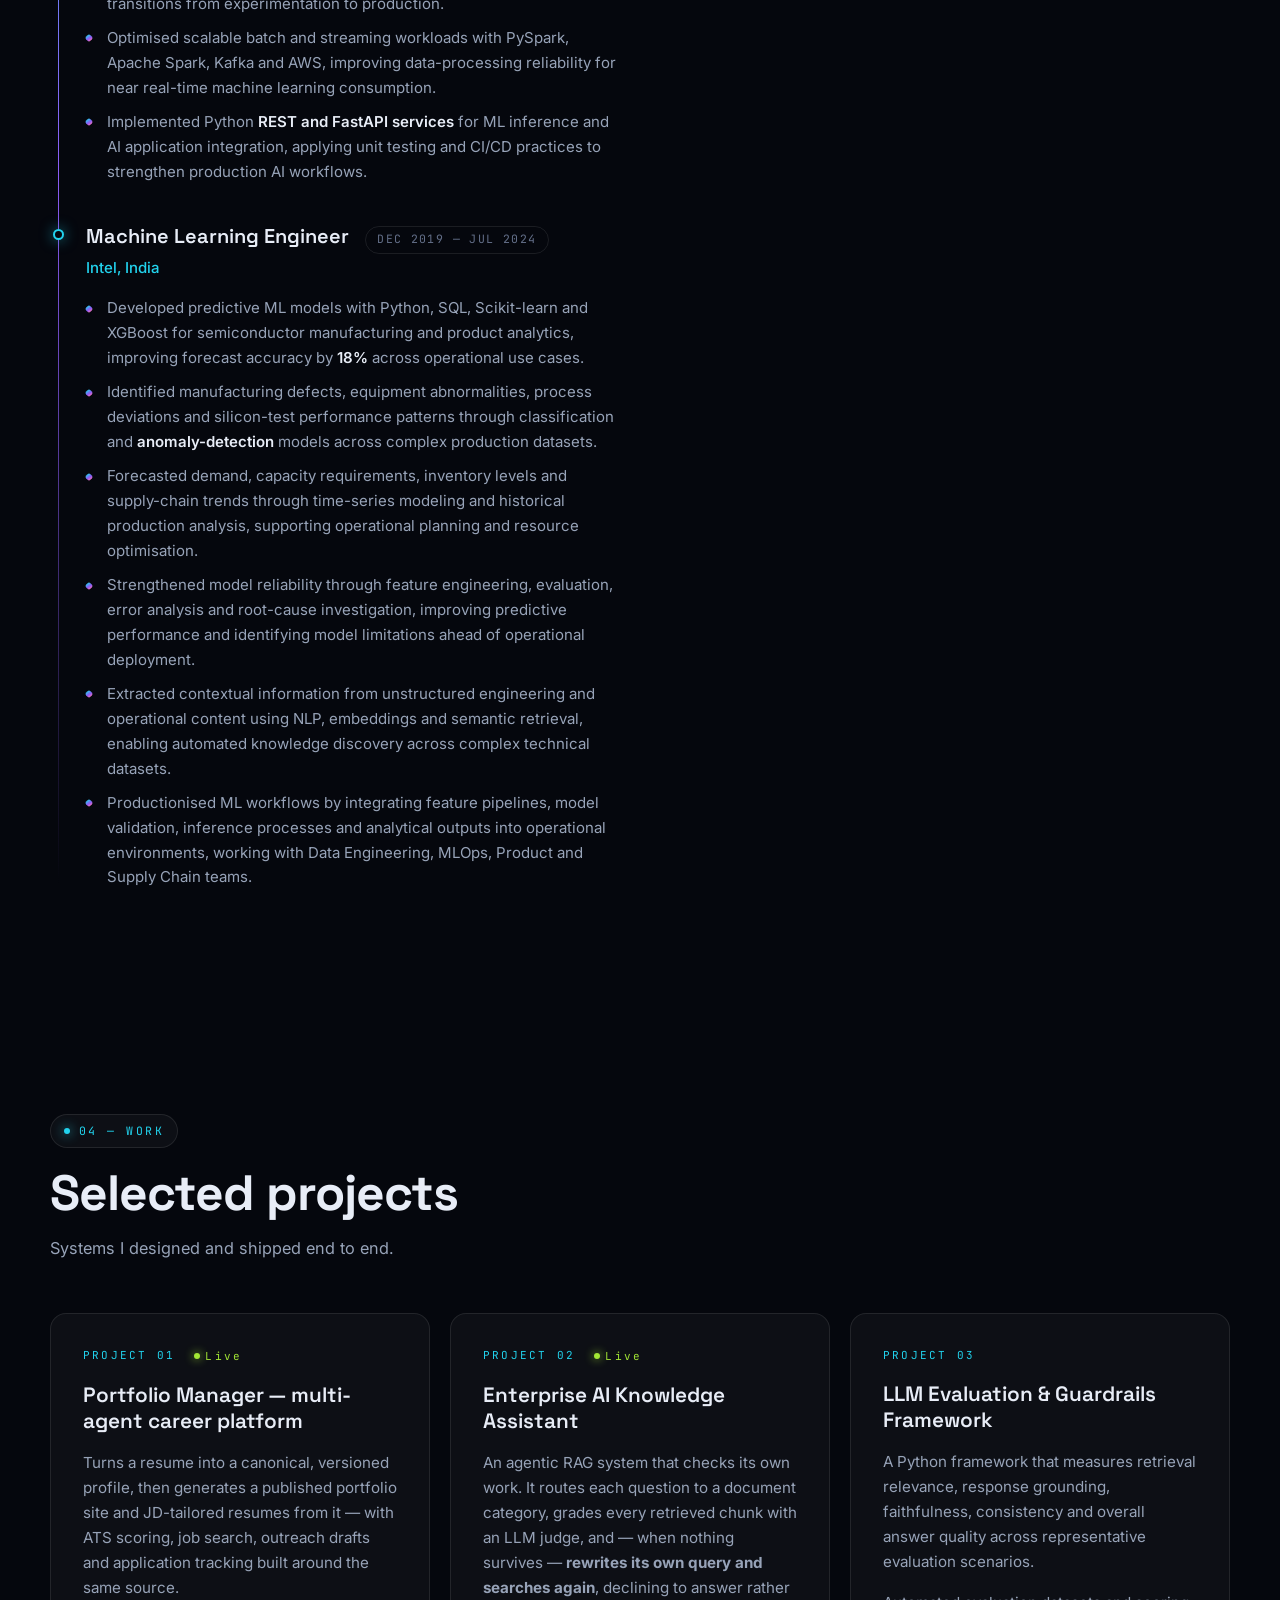
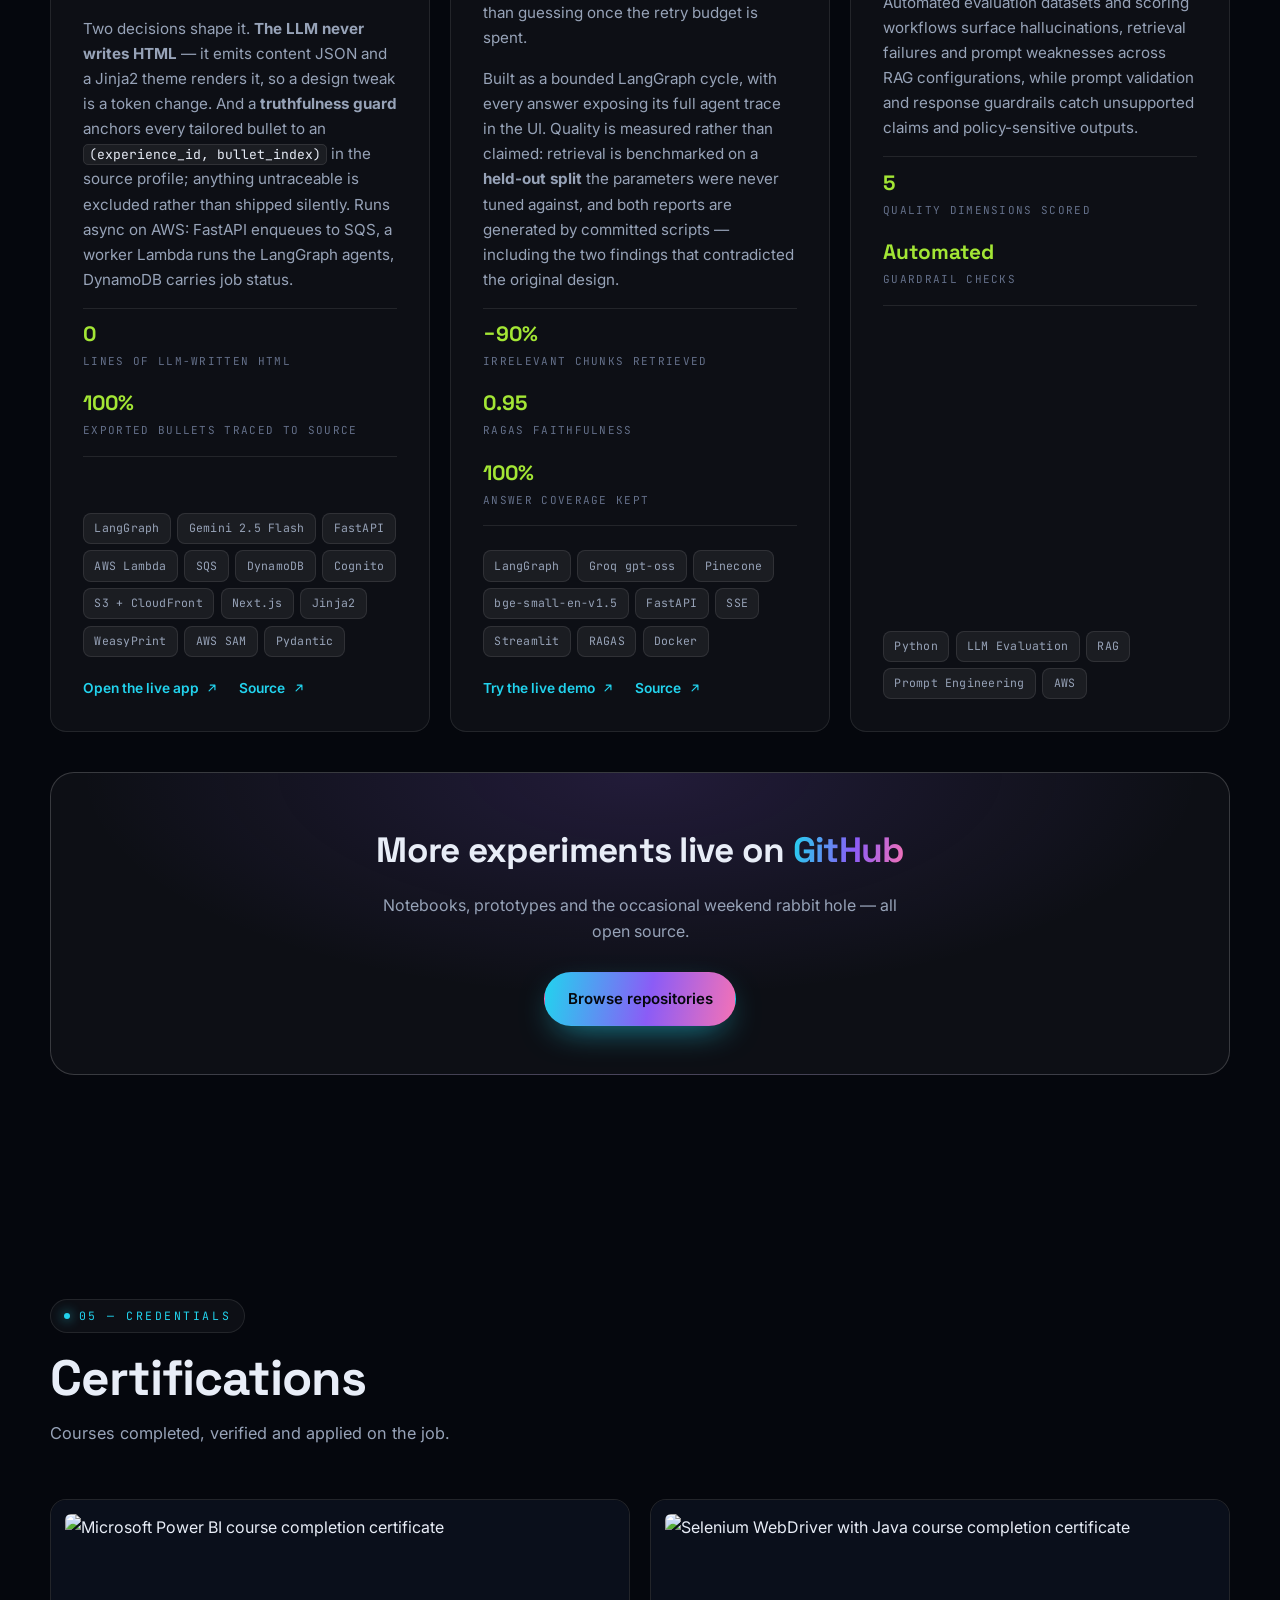
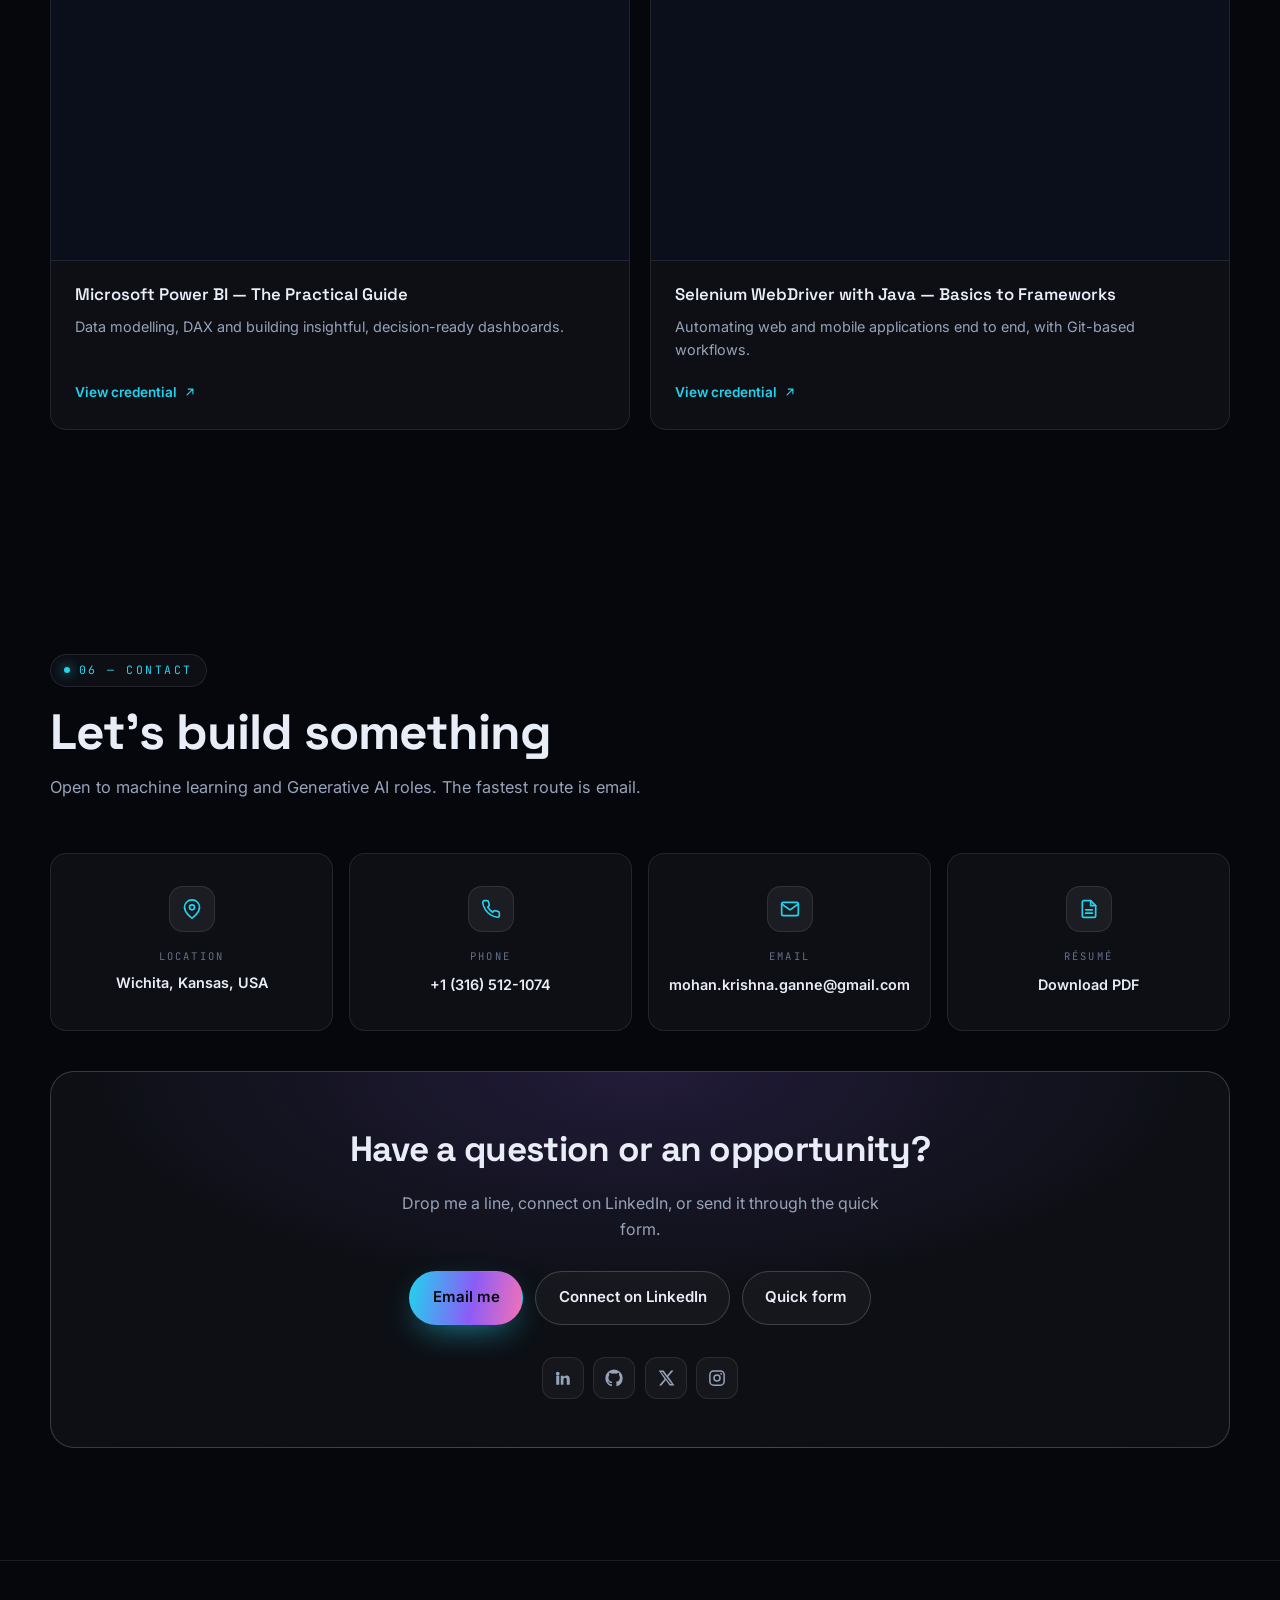
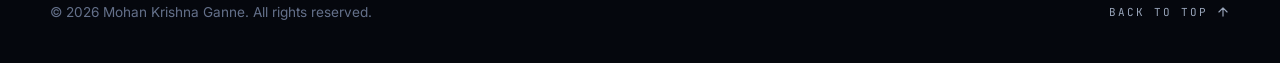
==== commit 998c142e: "Rewrite the Enterprise AI Knowledge Assistant card from the repo Add the live Streamlit demo and sou" ====
--- a/index.html
+++ b/index.html
@@ -506,25 +506,48 @@
 					</article>
 
 					<article class="card proj reveal">
-						<span class="proj-idx">PROJECT 02</span>
+						<span class="proj-idx">PROJECT 02 <em class="live-tag">Live</em></span>
 						<h3>Enterprise AI Knowledge Assistant</h3>
 						<p>
-							An enterprise knowledge assistant built with Python, RAG, embeddings and Pinecone —
-							document ingestion, pre-processing, indexing and retrieval components covering
-							technical, operational and business content.
-						</p>
-						<p>
-							Multi-step agent workflows orchestrated with LangGraph and tool-based routing enable
-							dynamic task decomposition, retrieval selection, source validation and context-aware
-							response generation. Tuned chunking, metadata filtering and prompt strategies.
+							An agentic RAG system that checks its own work. It routes each question to a document
+							category, grades every retrieved chunk with an LLM judge, and &mdash; when nothing
+							survives &mdash; <b>rewrites its own query and searches again</b>, declining to answer
+							rather than guessing once the retry budget is spent.
+						</p>
+						<p>
+							Built as a bounded LangGraph cycle, with every answer exposing its full agent trace in
+							the UI. Quality is measured rather than claimed: retrieval is benchmarked on a
+							<b>held-out split</b> the parameters were never tuned against, and both reports are
+							generated by committed scripts &mdash; including the two findings that contradicted the
+							original design.
 						</p>
 						<div class="metrics">
-							<div><b>&minus;24%</b><span>Irrelevant search results</span></div>
-							<div><b>Multi-step</b><span>Agent orchestration</span></div>
-						</div>
-						<div class="chips">
-							<span>Python</span><span>LangGraph</span><span>LLMs</span><span>RAG</span>
-							<span>Pinecone</span><span>FastAPI</span>
+							<div><b>&minus;90%</b><span>Irrelevant chunks retrieved</span></div>
+							<div><b>0.95</b><span>RAGAS faithfulness</span></div>
+							<div><b>100%</b><span>Answer coverage kept</span></div>
+						</div>
+						<div class="chips">
+							<span>LangGraph</span><span>Groq gpt-oss</span><span>Pinecone</span>
+							<span>bge-small-en-v1.5</span><span>FastAPI</span><span>SSE</span>
+							<span>Streamlit</span><span>RAGAS</span><span>Docker</span>
+						</div>
+						<div class="proj-links">
+							<a href="https://enterprise-ai-assistant-rag.streamlit.app/" target="_blank"
+								rel="noopener noreferrer">
+								Try the live demo
+								<svg viewBox="0 0 24 24" width="14" height="14" fill="none" stroke="currentColor"
+									stroke-width="2" stroke-linecap="round" stroke-linejoin="round" aria-hidden="true">
+									<path d="M7 17 17 7M9 7h8v8"></path>
+								</svg>
+							</a>
+							<a href="https://github.com/mohankrishnaganne/Enterprise-AI-Knowledge-Assistant"
+								target="_blank" rel="noopener noreferrer">
+								Source
+								<svg viewBox="0 0 24 24" width="14" height="14" fill="none" stroke="currentColor"
+									stroke-width="2" stroke-linecap="round" stroke-linejoin="round" aria-hidden="true">
+									<path d="M7 17 17 7M9 7h8v8"></path>
+								</svg>
+							</a>
 						</div>
 					</article>
 
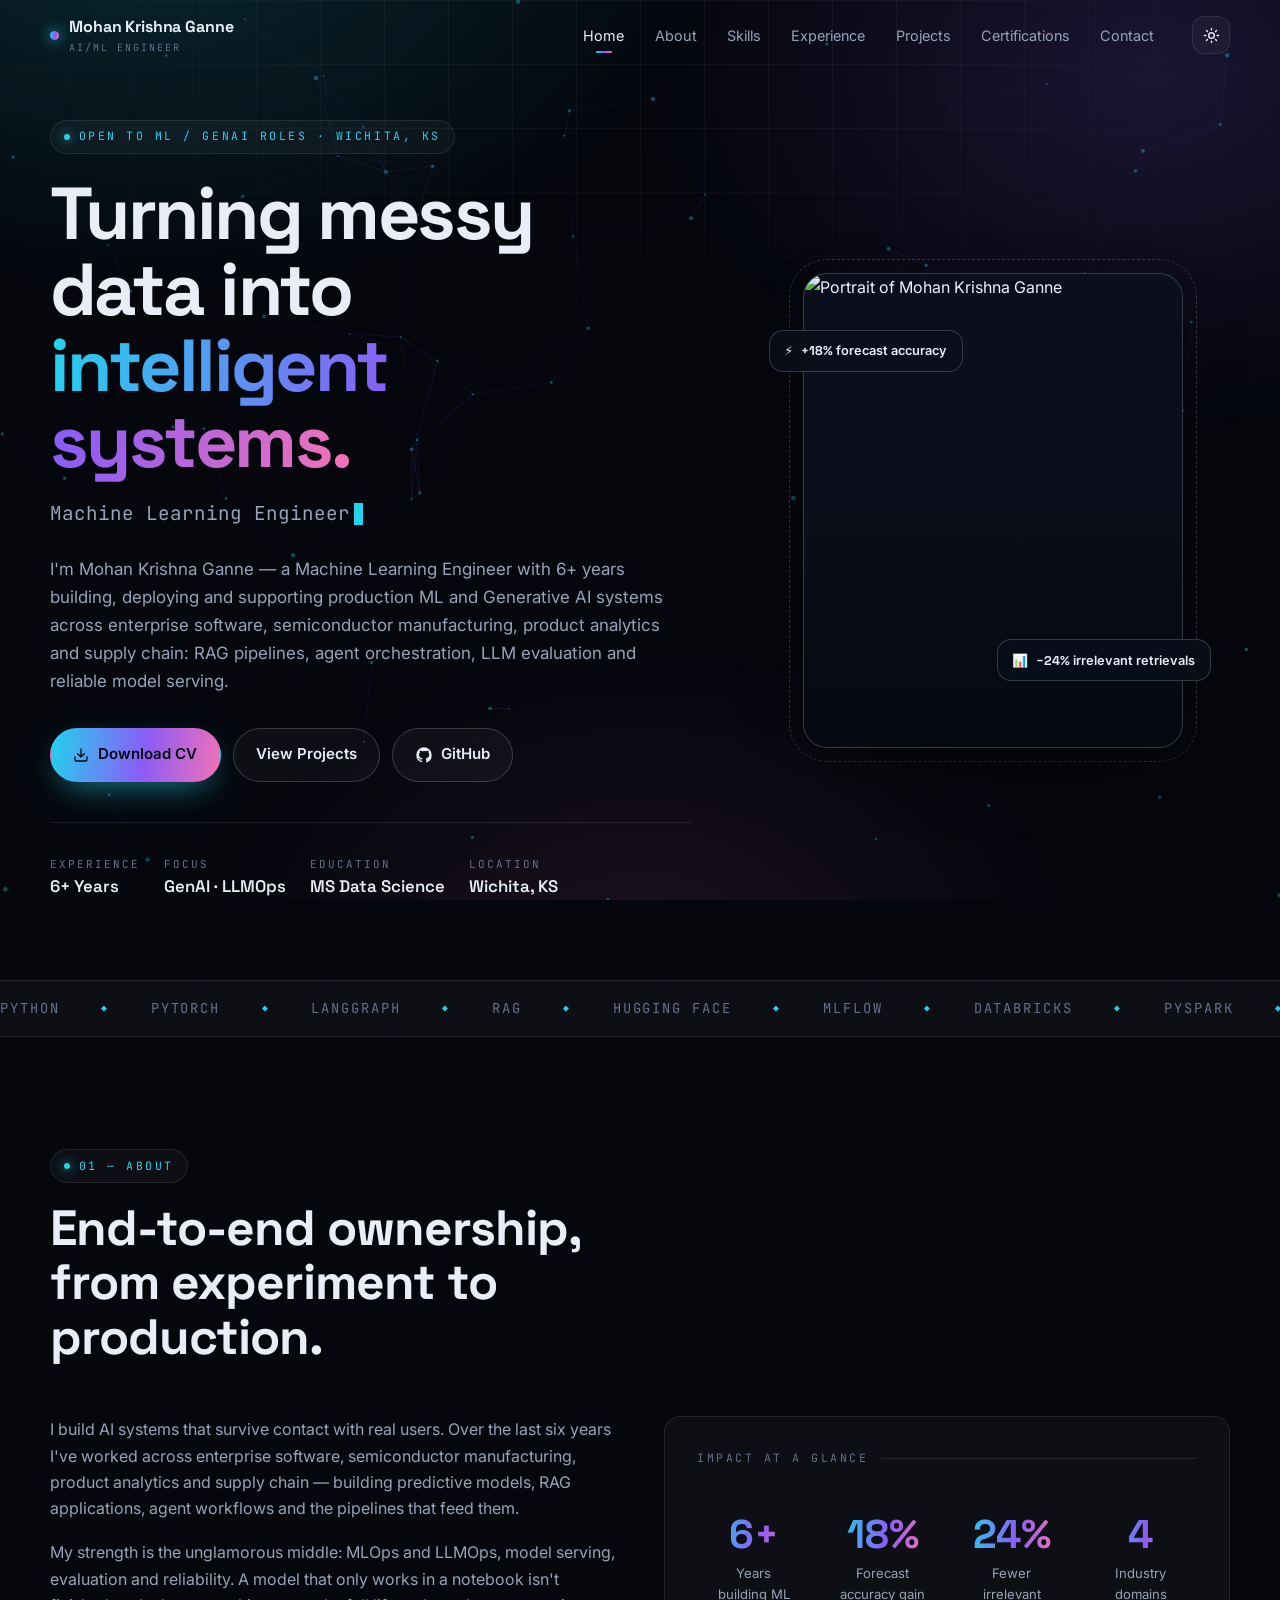
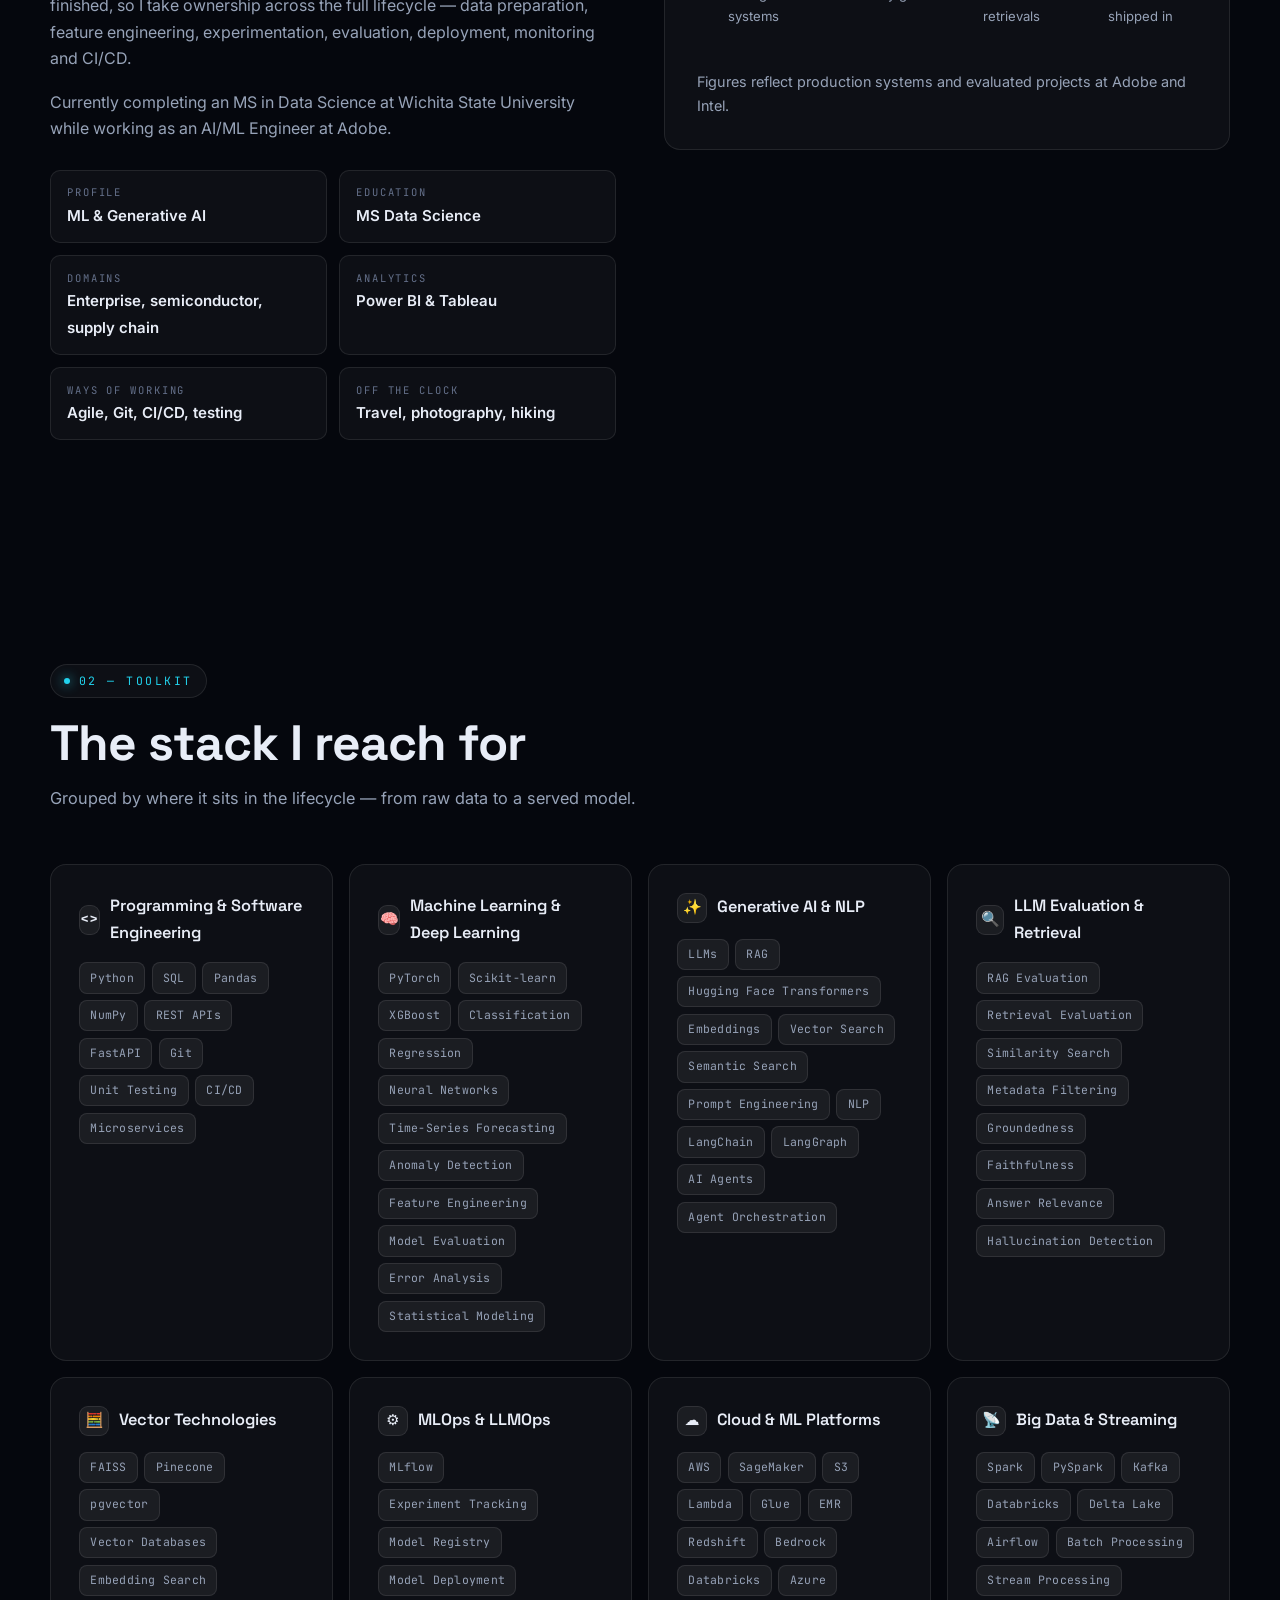
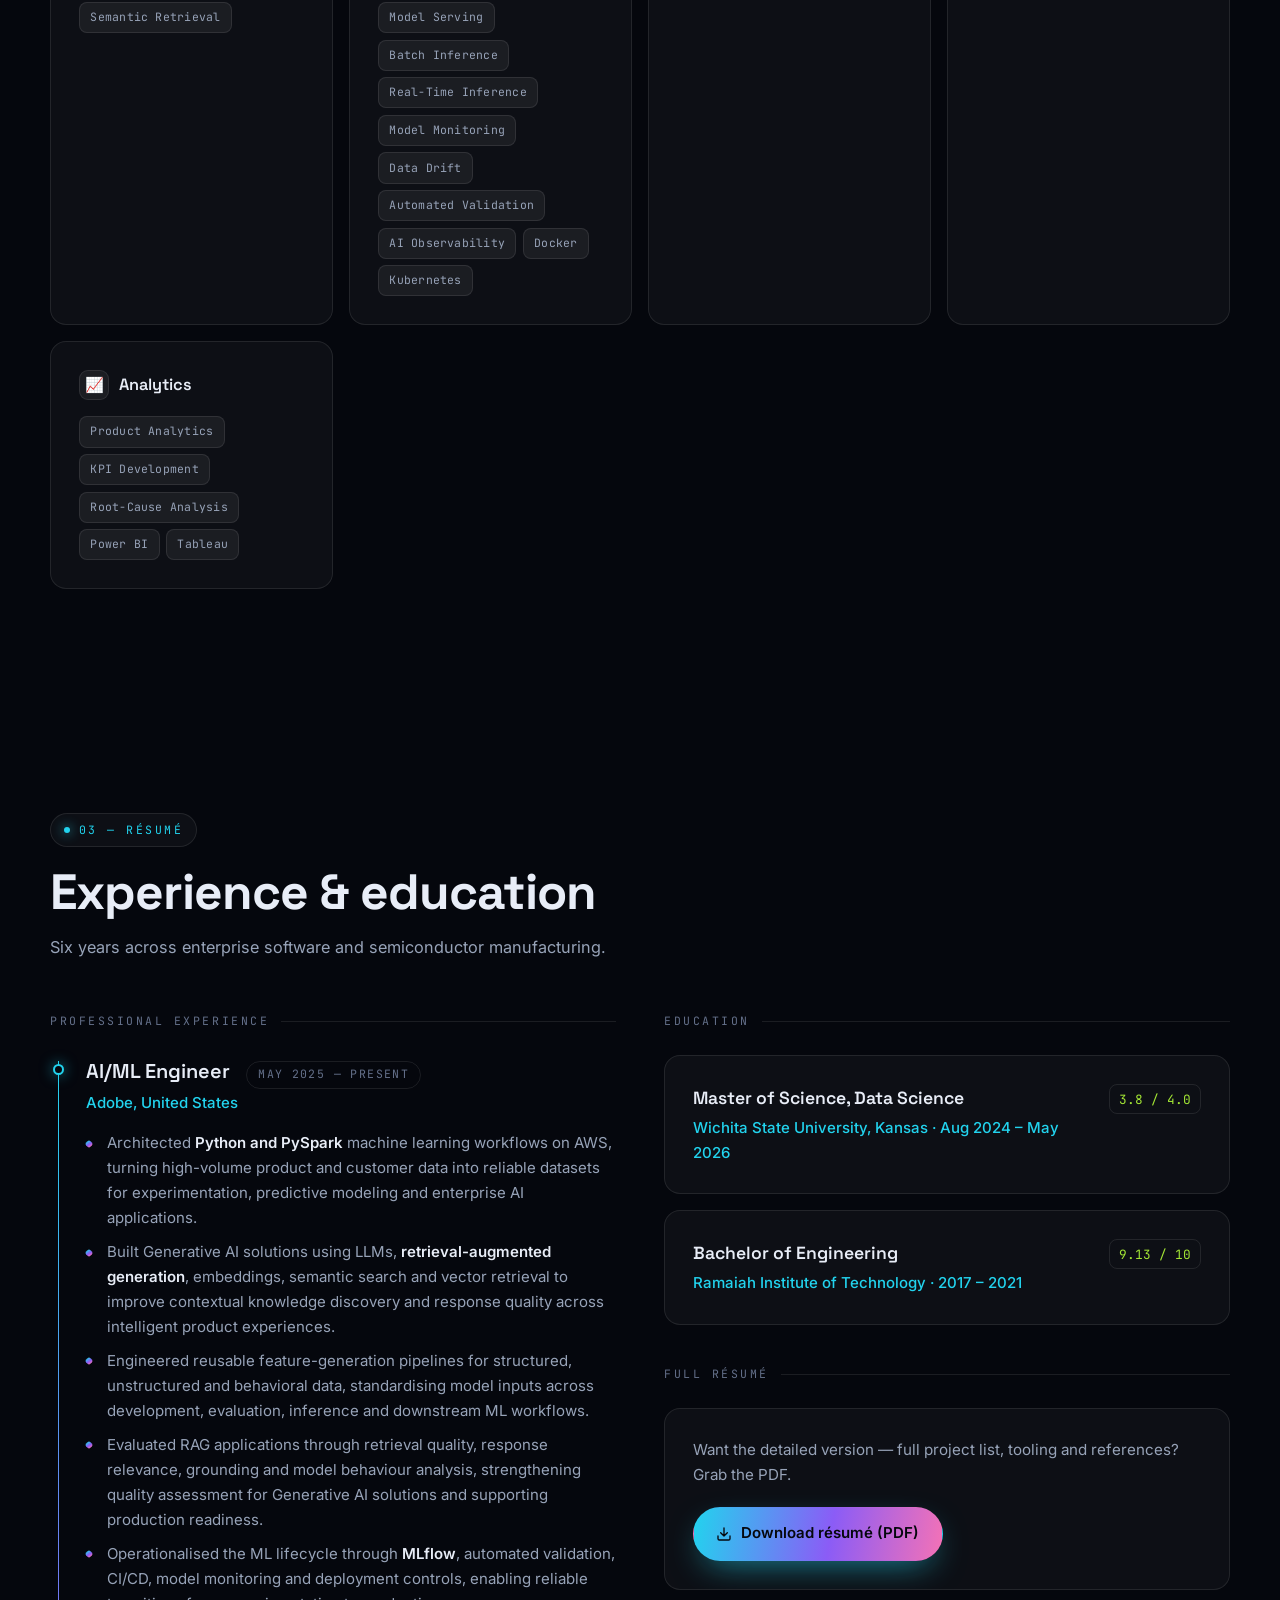
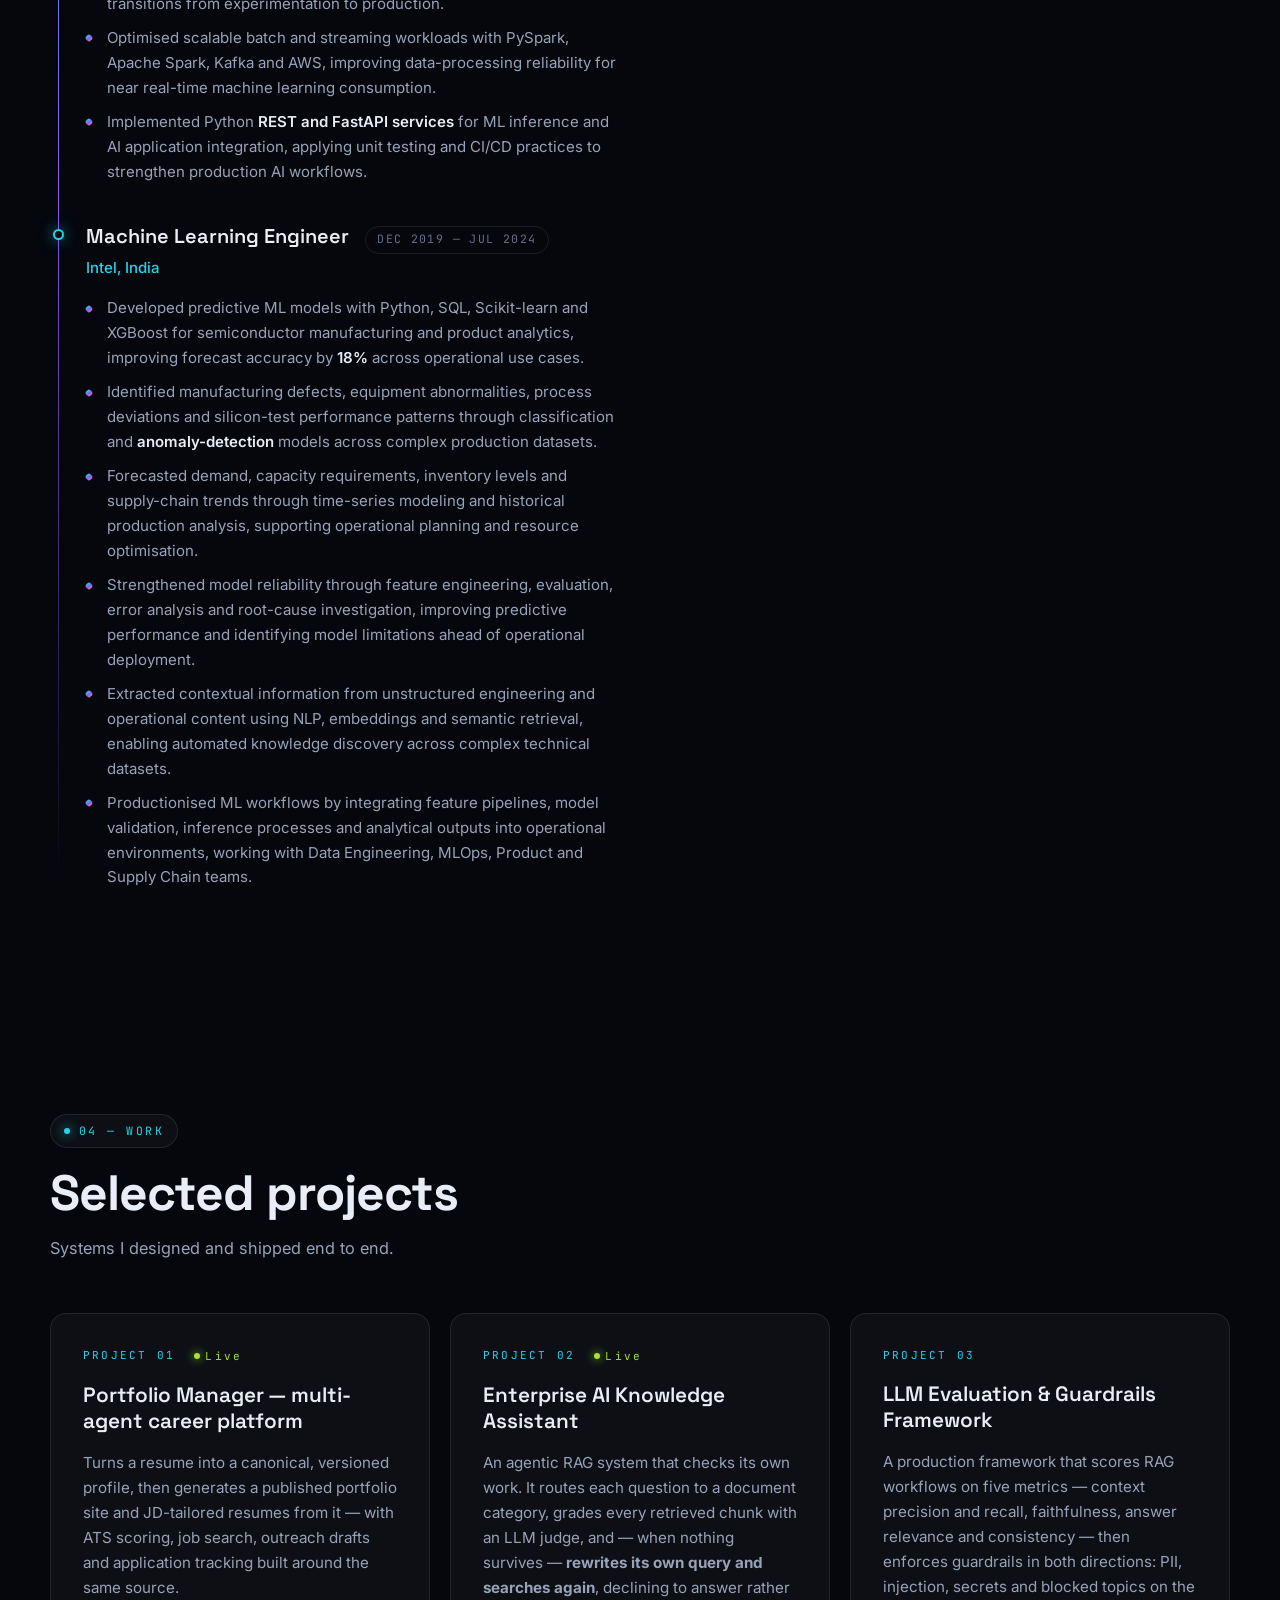
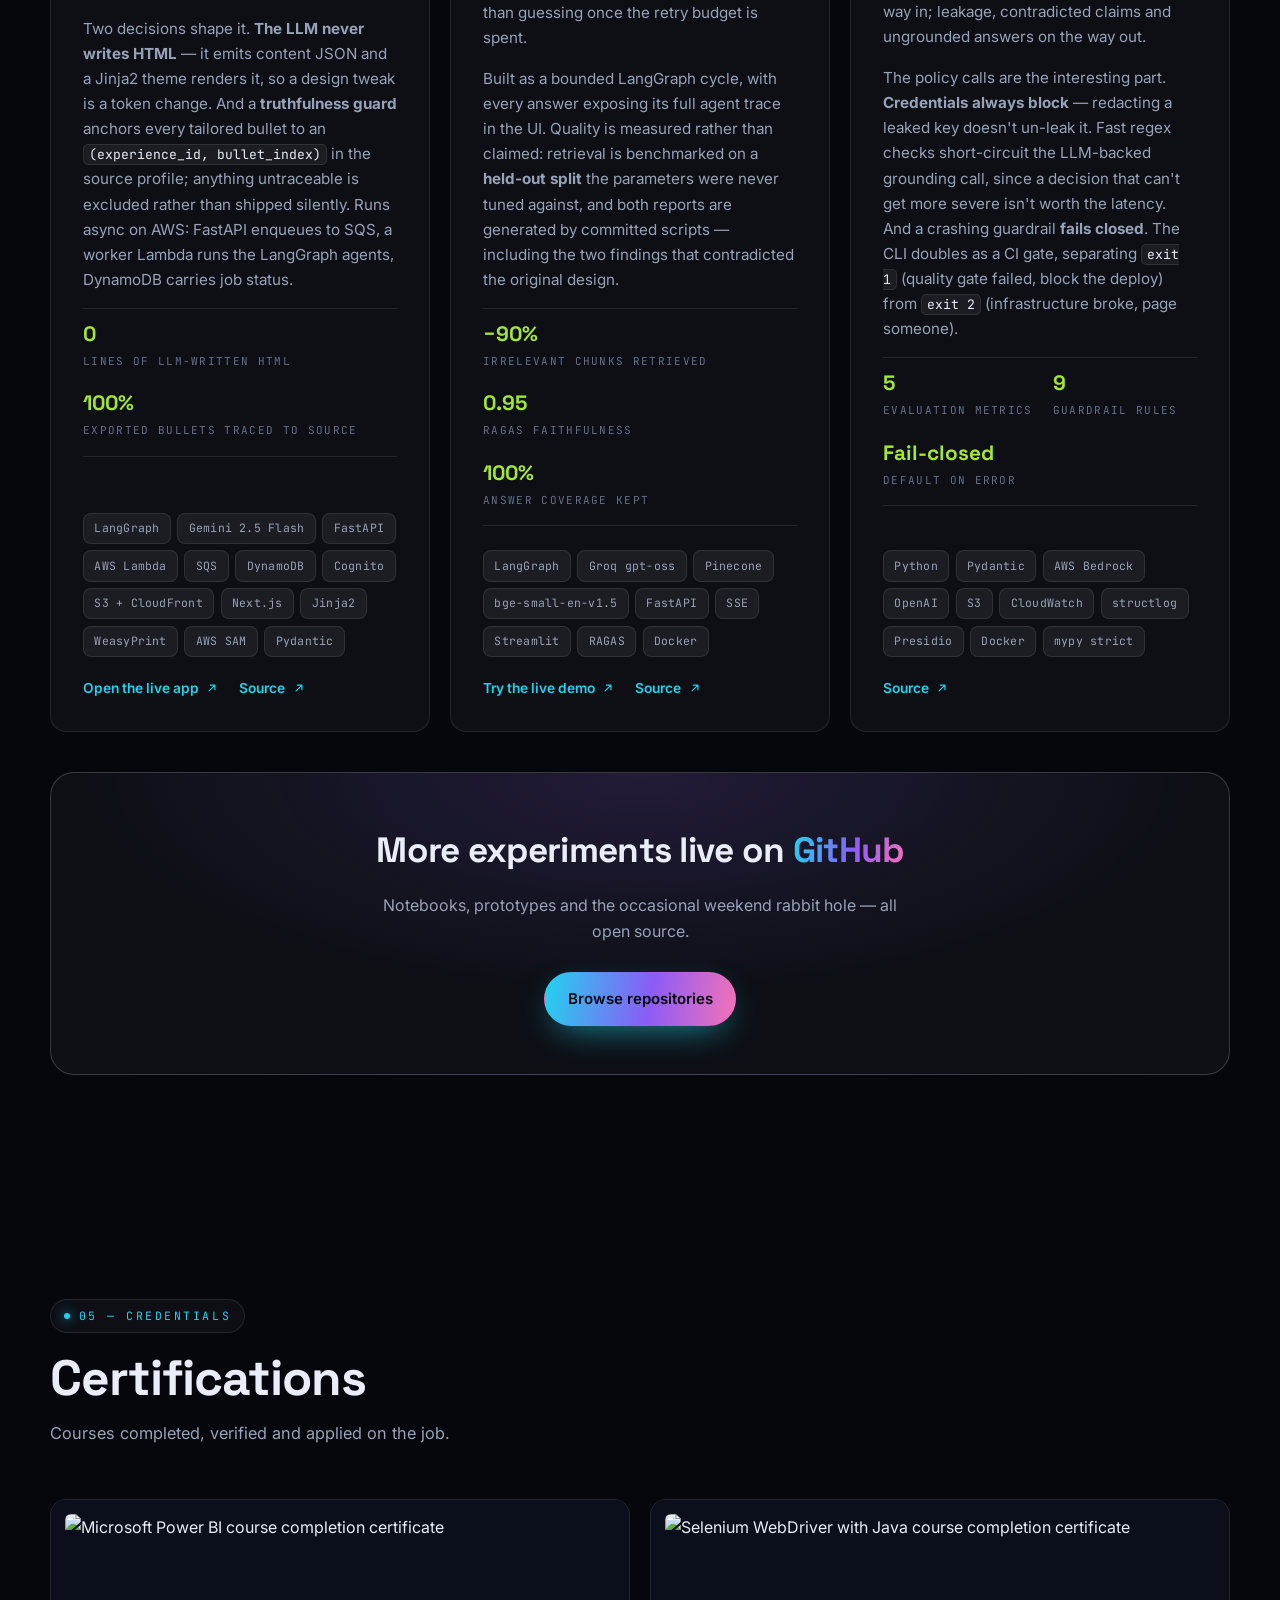
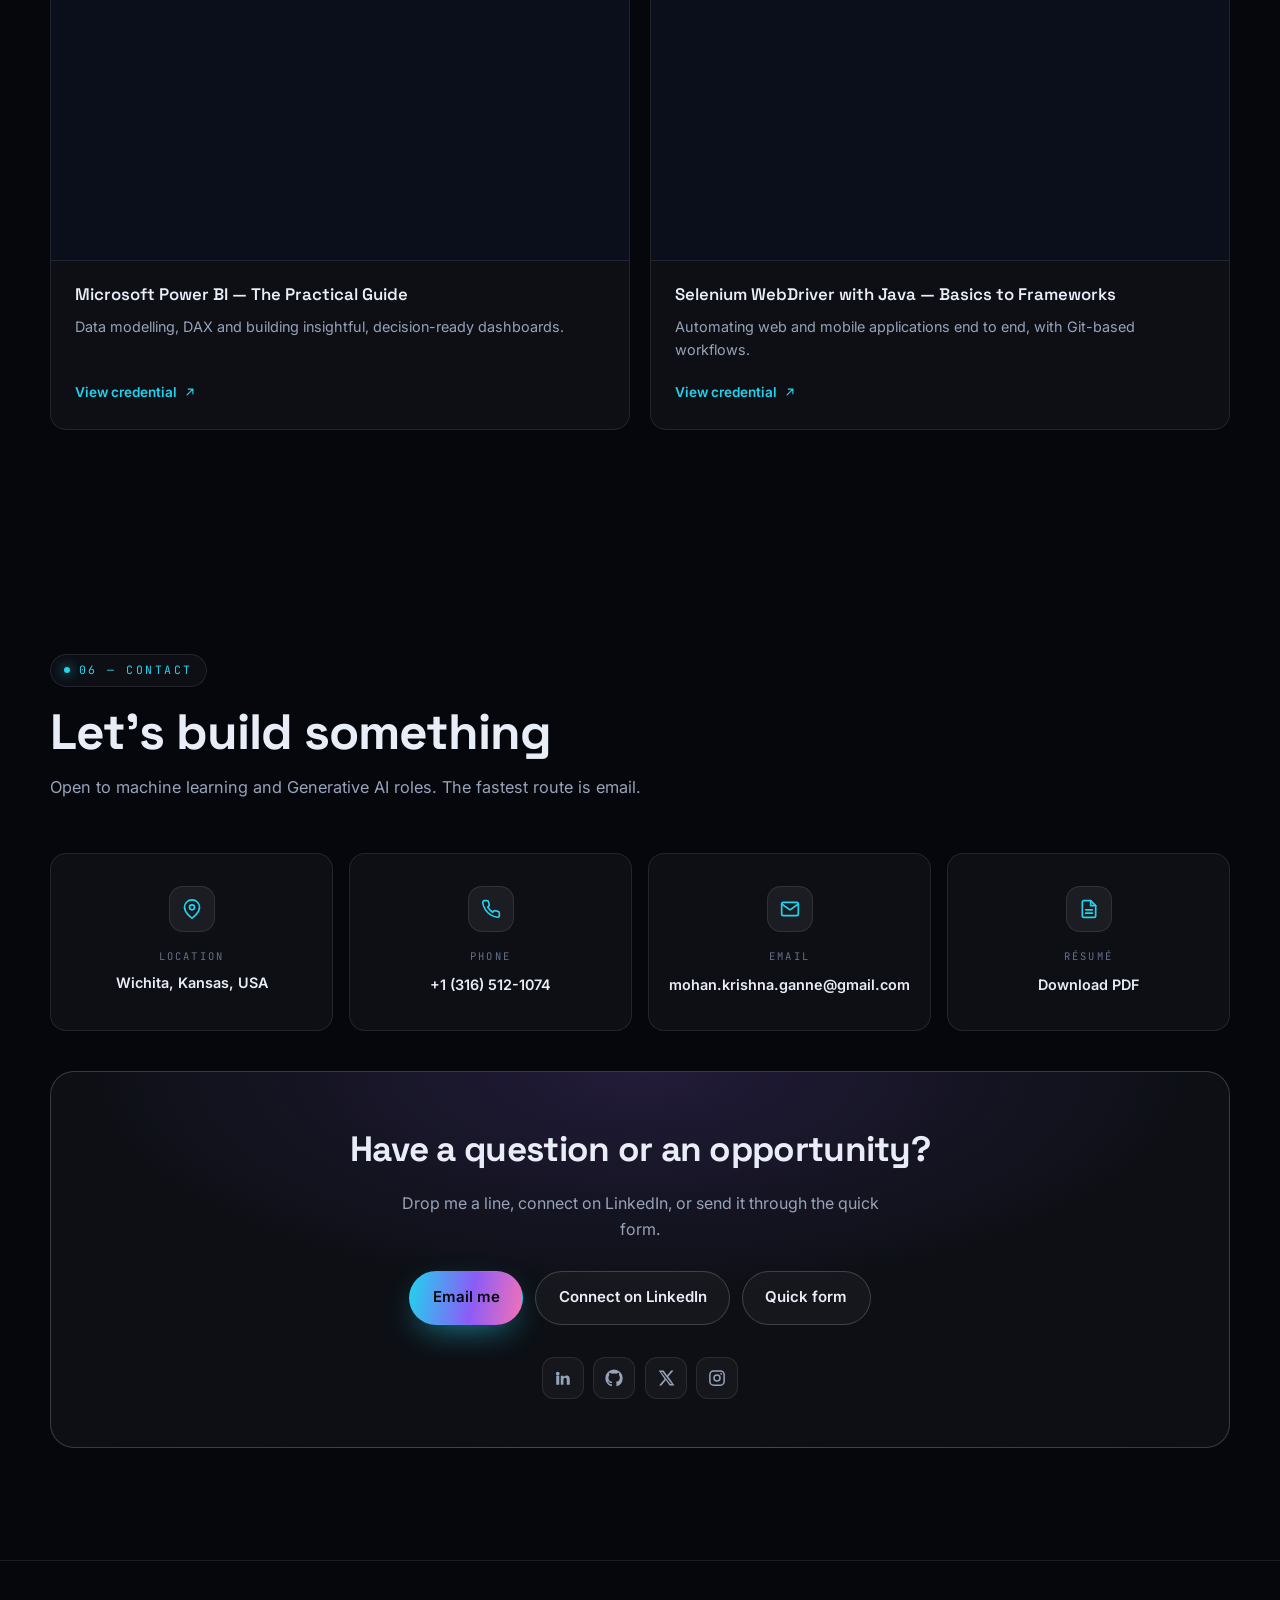
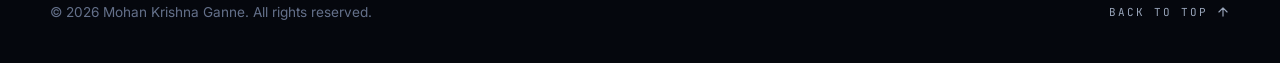
==== commit b6daaaba: "Rewrite the LLM Evaluation & Guardrails card from the repo Add the source link and replace the gener" ====
--- a/index.html
+++ b/index.html
@@ -555,21 +555,38 @@
 						<span class="proj-idx">PROJECT 03</span>
 						<h3>LLM Evaluation &amp; Guardrails Framework</h3>
 						<p>
-							A Python framework that measures retrieval relevance, response grounding, faithfulness,
-							consistency and overall answer quality across representative evaluation scenarios.
-						</p>
-						<p>
-							Automated evaluation datasets and scoring workflows surface hallucinations, retrieval
-							failures and prompt weaknesses across RAG configurations, while prompt validation and
-							response guardrails catch unsupported claims and policy-sensitive outputs.
+							A production framework that scores RAG workflows on five metrics &mdash; context
+							precision and recall, faithfulness, answer relevance and consistency &mdash; then
+							enforces guardrails in both directions: PII, injection, secrets and blocked topics on
+							the way in; leakage, contradicted claims and ungrounded answers on the way out.
+						</p>
+						<p>
+							The policy calls are the interesting part. <b>Credentials always block</b> &mdash;
+							redacting a leaked key doesn't un-leak it. Fast regex checks short-circuit the
+							LLM-backed grounding call, since a decision that can't get more severe isn't worth the
+							latency. And a crashing guardrail <b>fails closed</b>. The CLI doubles as a CI gate,
+							separating <code>exit 1</code> (quality gate failed, block the deploy) from
+							<code>exit 2</code> (infrastructure broke, page someone).
 						</p>
 						<div class="metrics">
-							<div><b>5</b><span>Quality dimensions scored</span></div>
-							<div><b>Automated</b><span>Guardrail checks</span></div>
-						</div>
-						<div class="chips">
-							<span>Python</span><span>LLM Evaluation</span><span>RAG</span>
-							<span>Prompt Engineering</span><span>AWS</span>
+							<div><b>5</b><span>Evaluation metrics</span></div>
+							<div><b>9</b><span>Guardrail rules</span></div>
+							<div><b>Fail-closed</b><span>Default on error</span></div>
+						</div>
+						<div class="chips">
+							<span>Python</span><span>Pydantic</span><span>AWS Bedrock</span><span>OpenAI</span>
+							<span>S3</span><span>CloudWatch</span><span>structlog</span><span>Presidio</span>
+							<span>Docker</span><span>mypy strict</span>
+						</div>
+						<div class="proj-links">
+							<a href="https://github.com/mohankrishnaganne/LLM-Evaluation-and-Guardrails-Framework"
+								target="_blank" rel="noopener noreferrer">
+								Source
+								<svg viewBox="0 0 24 24" width="14" height="14" fill="none" stroke="currentColor"
+									stroke-width="2" stroke-linecap="round" stroke-linejoin="round" aria-hidden="true">
+									<path d="M7 17 17 7M9 7h8v8"></path>
+								</svg>
+							</a>
 						</div>
 					</article>
 				</div>
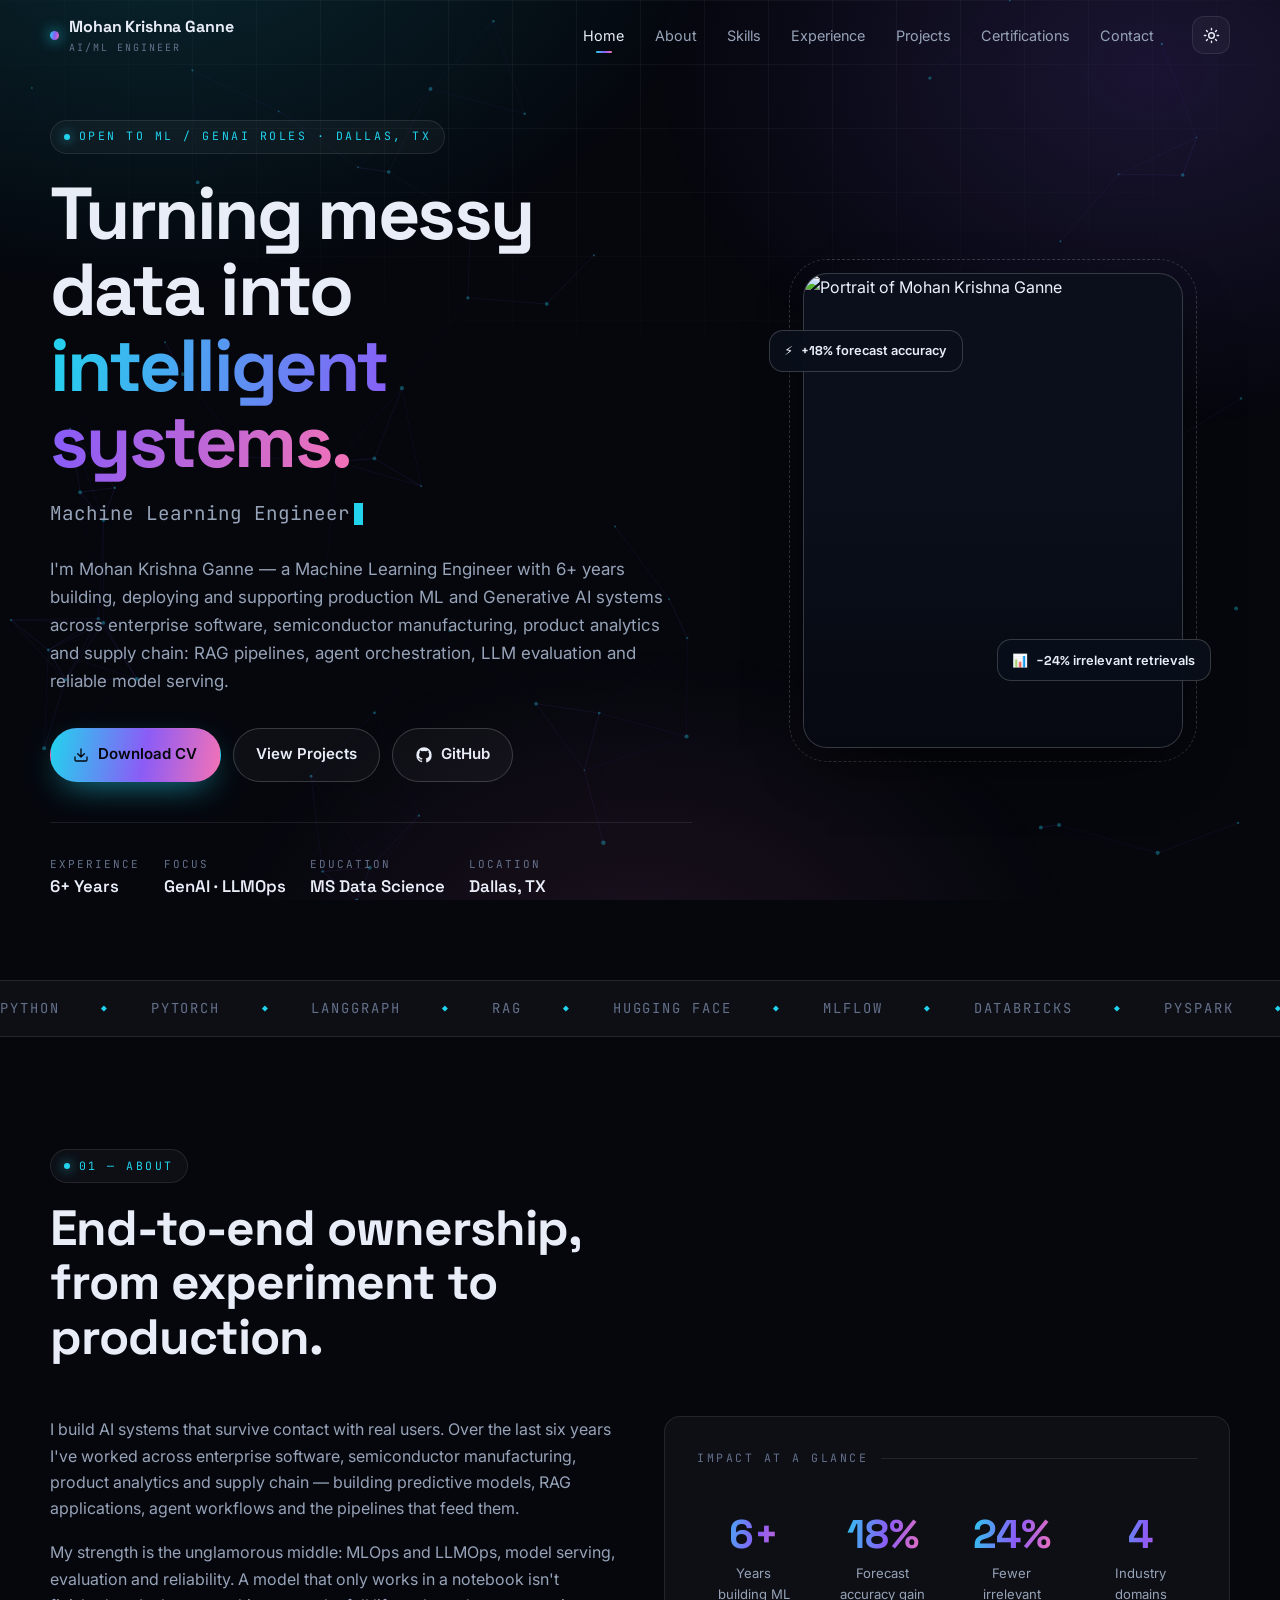
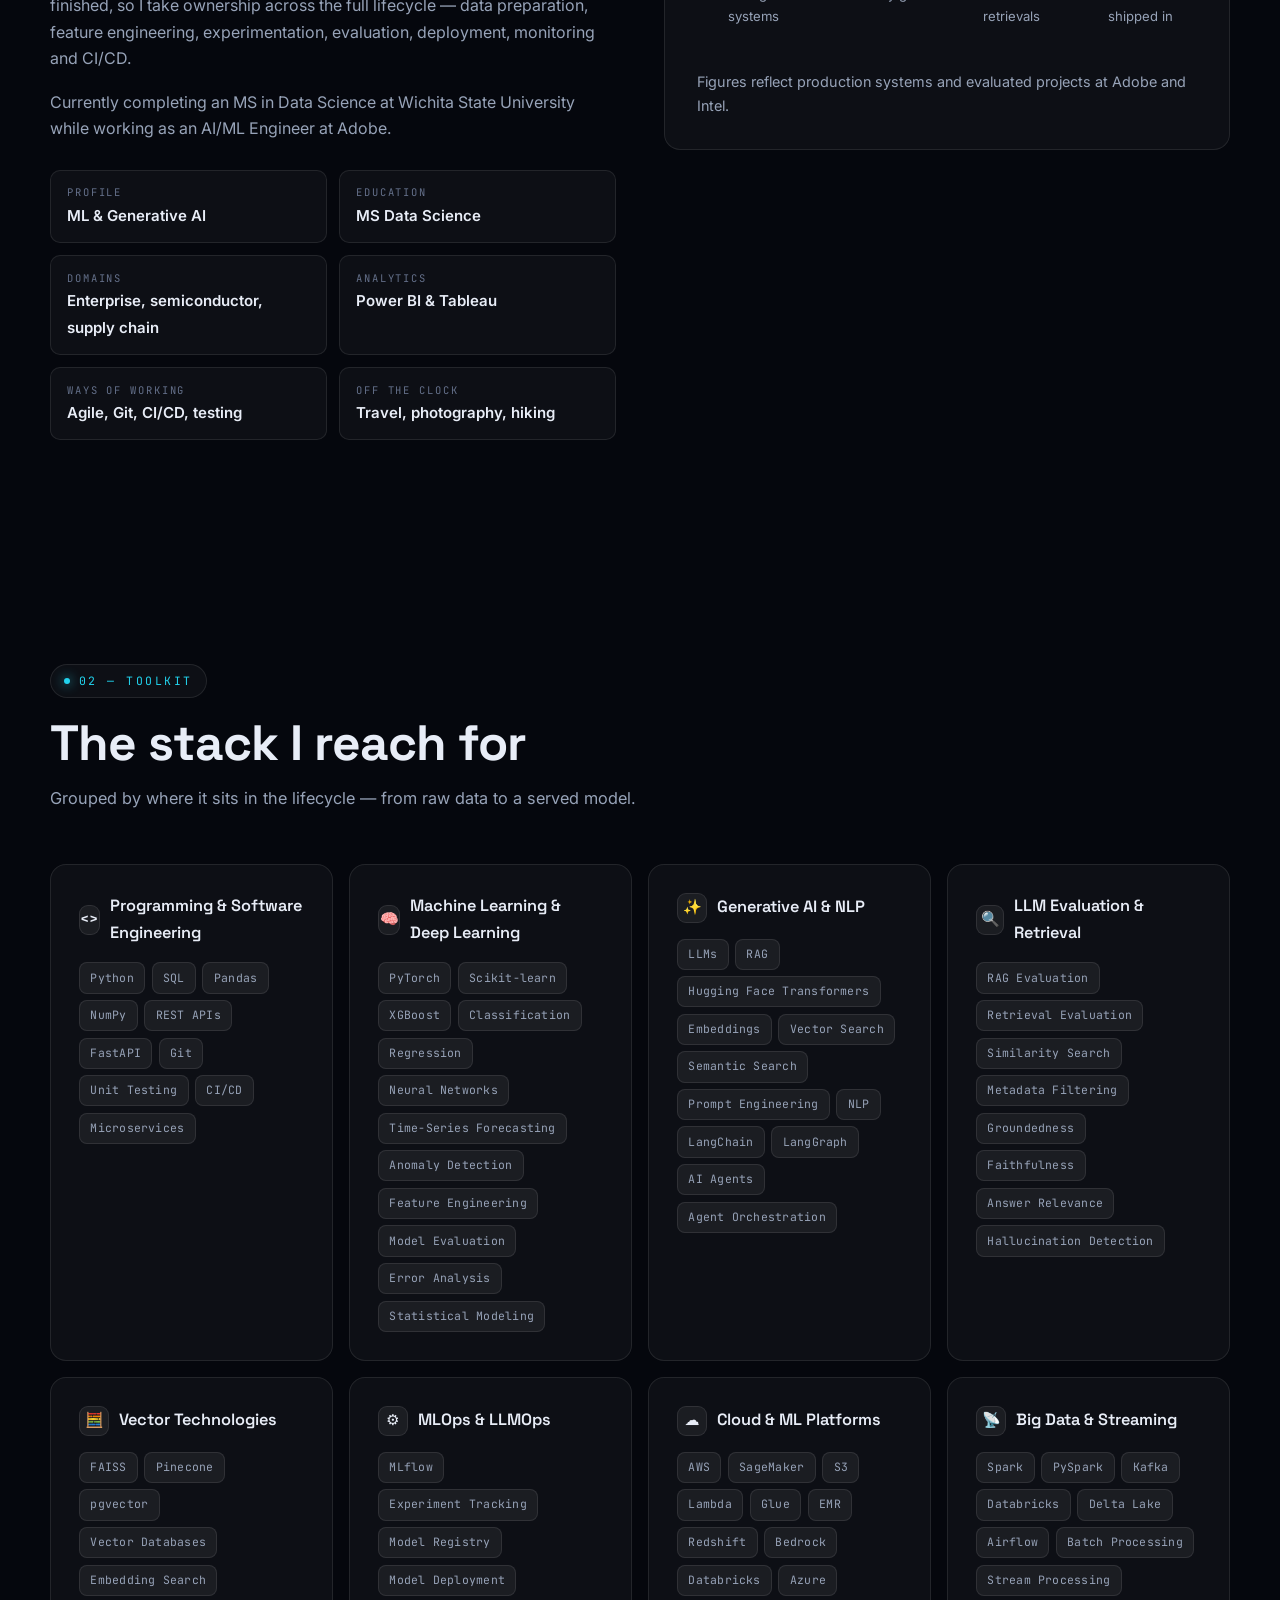
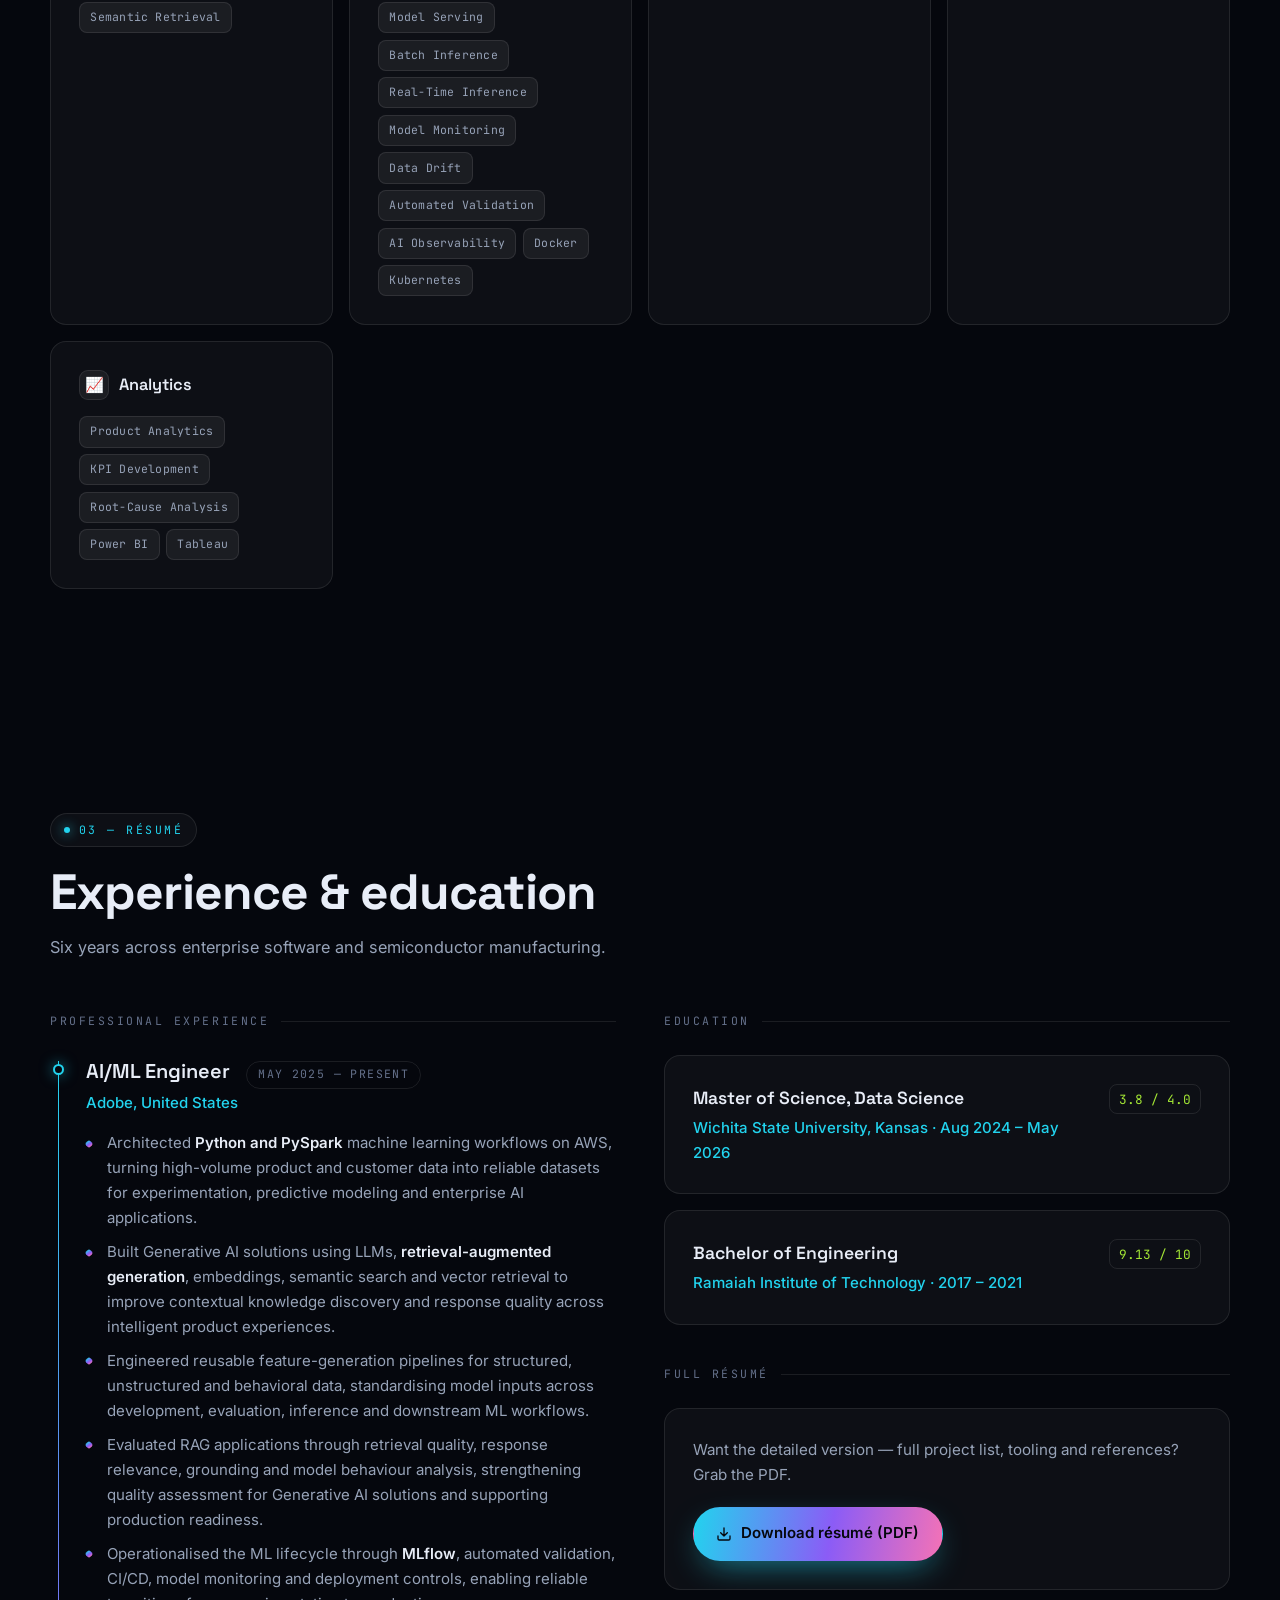
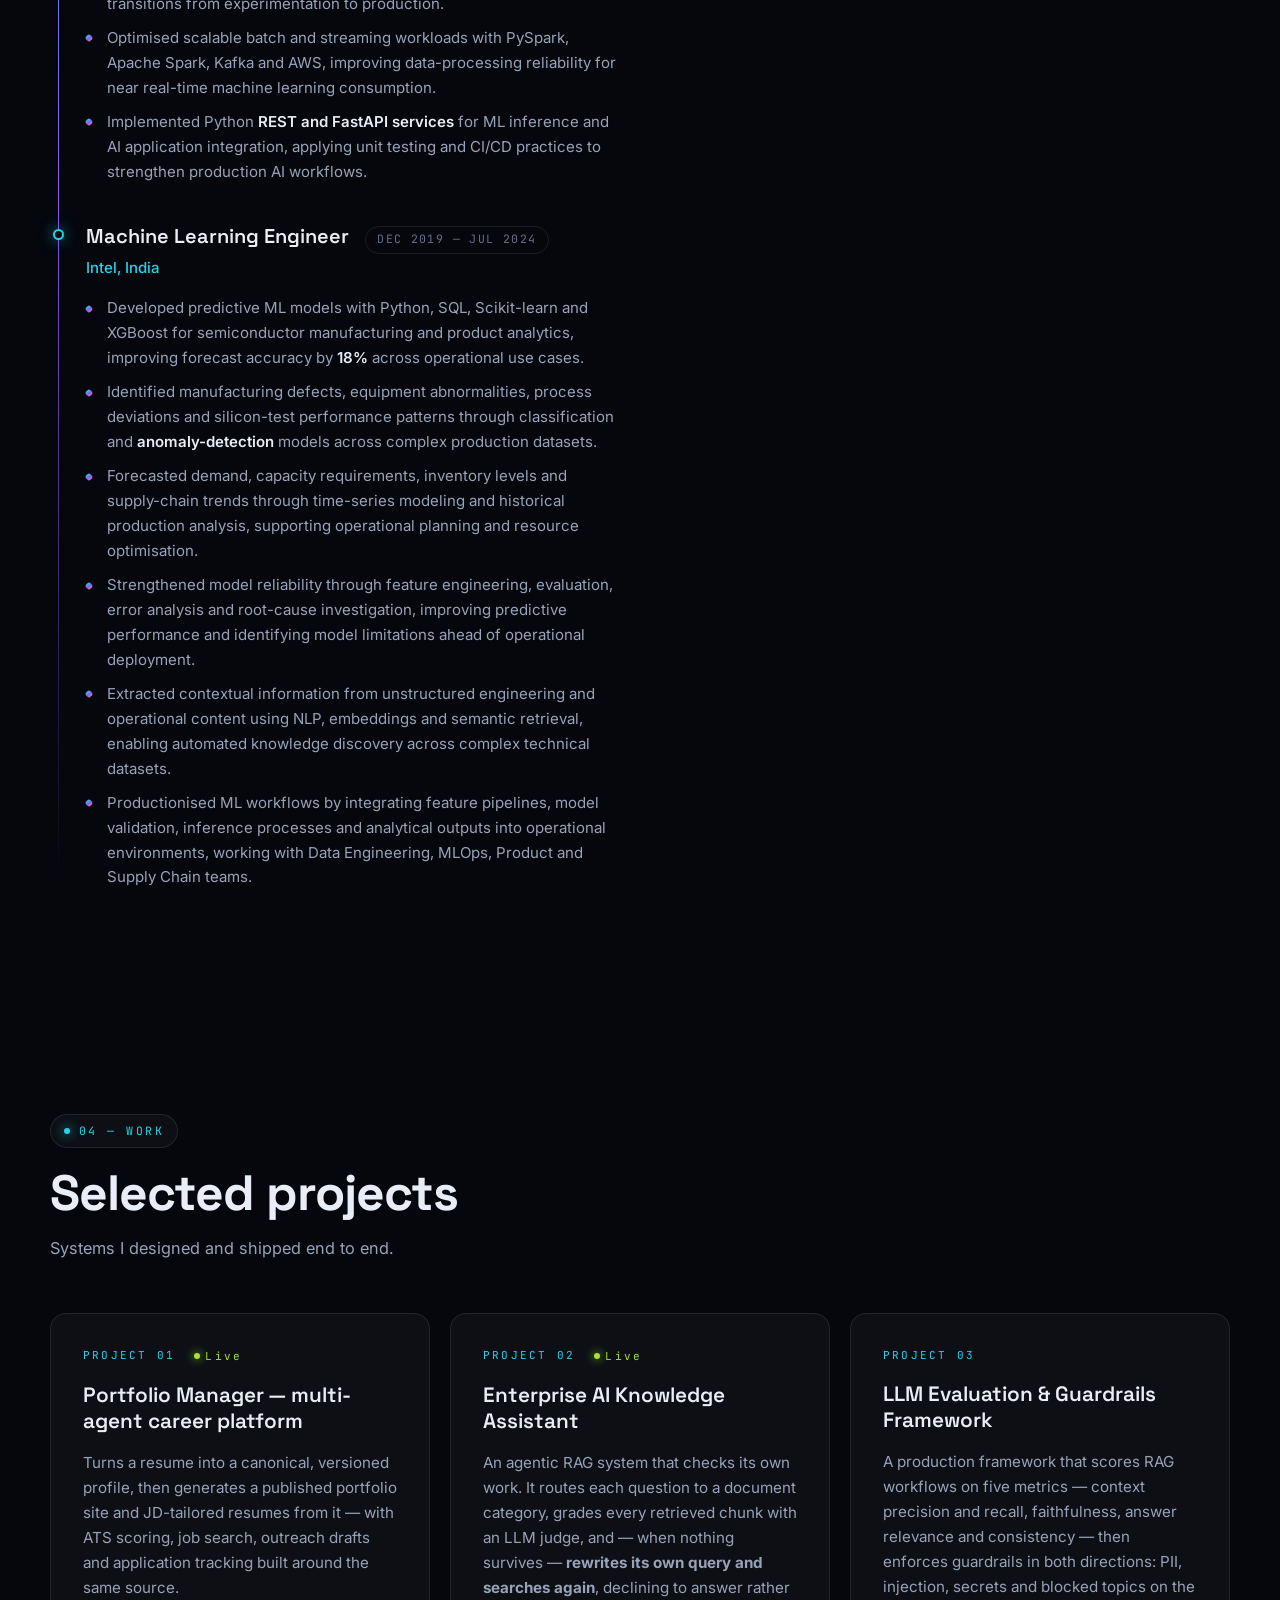
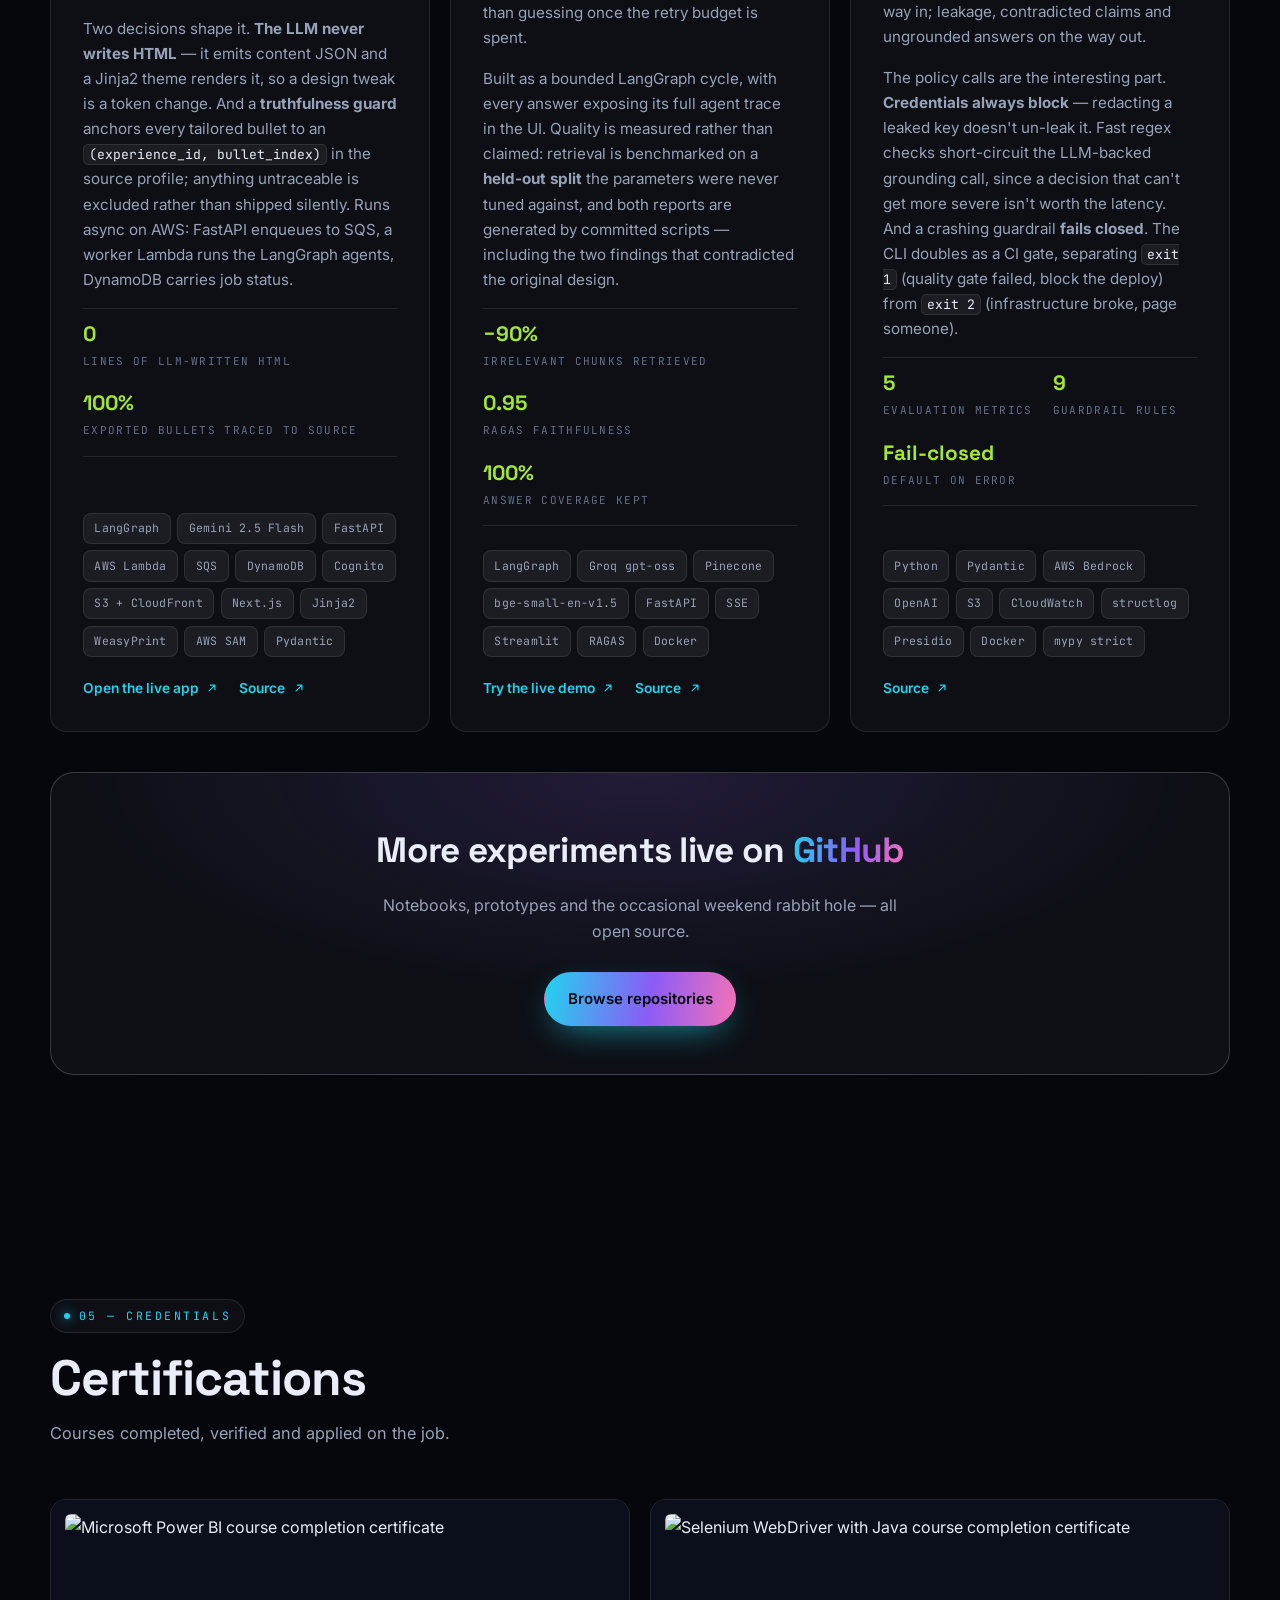
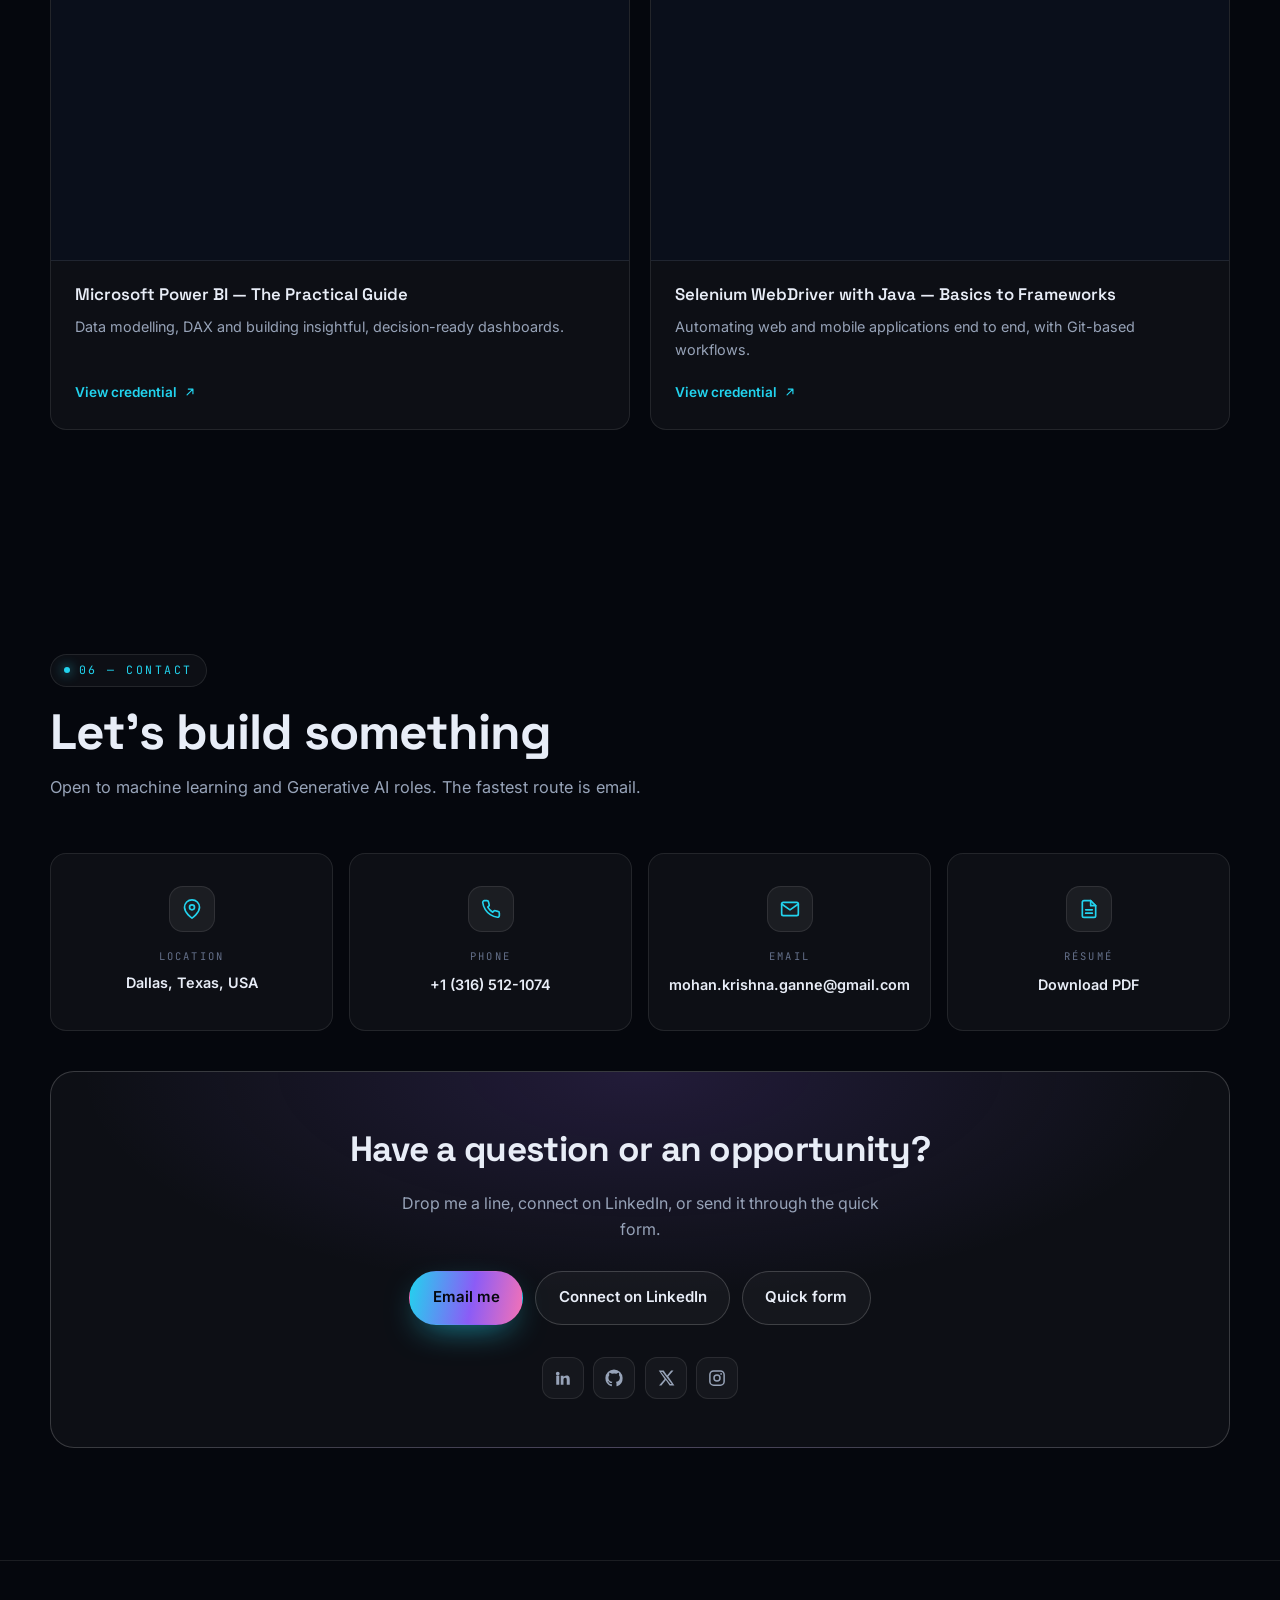
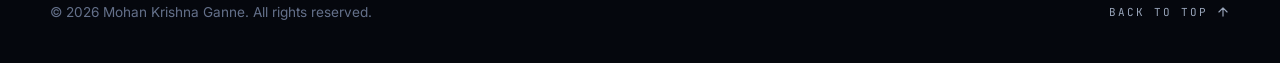
==== commit c00ed86c: "Update resume PDF and relocate to Dallas, TX Swap in Mohan_Krishna_Resume_AI_ML_Engineer.pdf. Diffin" ====
--- a/index.html
+++ b/index.html
@@ -92,7 +92,7 @@
 			<div class="wrap">
 				<div class="hero-grid">
 					<div class="hero-copy reveal">
-						<span class="eyebrow">Open to ML / GenAI roles &middot; Wichita, KS</span>
+						<span class="eyebrow">Open to ML / GenAI roles &middot; Dallas, TX</span>
 
 						<h1>Turning messy data into<br><span class="grad-text">intelligent systems.</span></h1>
 
@@ -130,7 +130,7 @@
 							<div><span>Experience</span><strong>6+ Years</strong></div>
 							<div><span>Focus</span><strong>GenAI &middot; LLMOps</strong></div>
 							<div><span>Education</span><strong>MS Data Science</strong></div>
-							<div><span>Location</span><strong>Wichita, KS</strong></div>
+							<div><span>Location</span><strong>Dallas, TX</strong></div>
 						</div>
 					</div>
 
@@ -674,7 +674,7 @@
 							</svg>
 						</div>
 						<span>Location</span>
-						<p>Wichita, Kansas, USA</p>
+						<p>Dallas, Texas, USA</p>
 					</div>
 
 					<div class="card contact-card reveal" data-delay="0.05">
